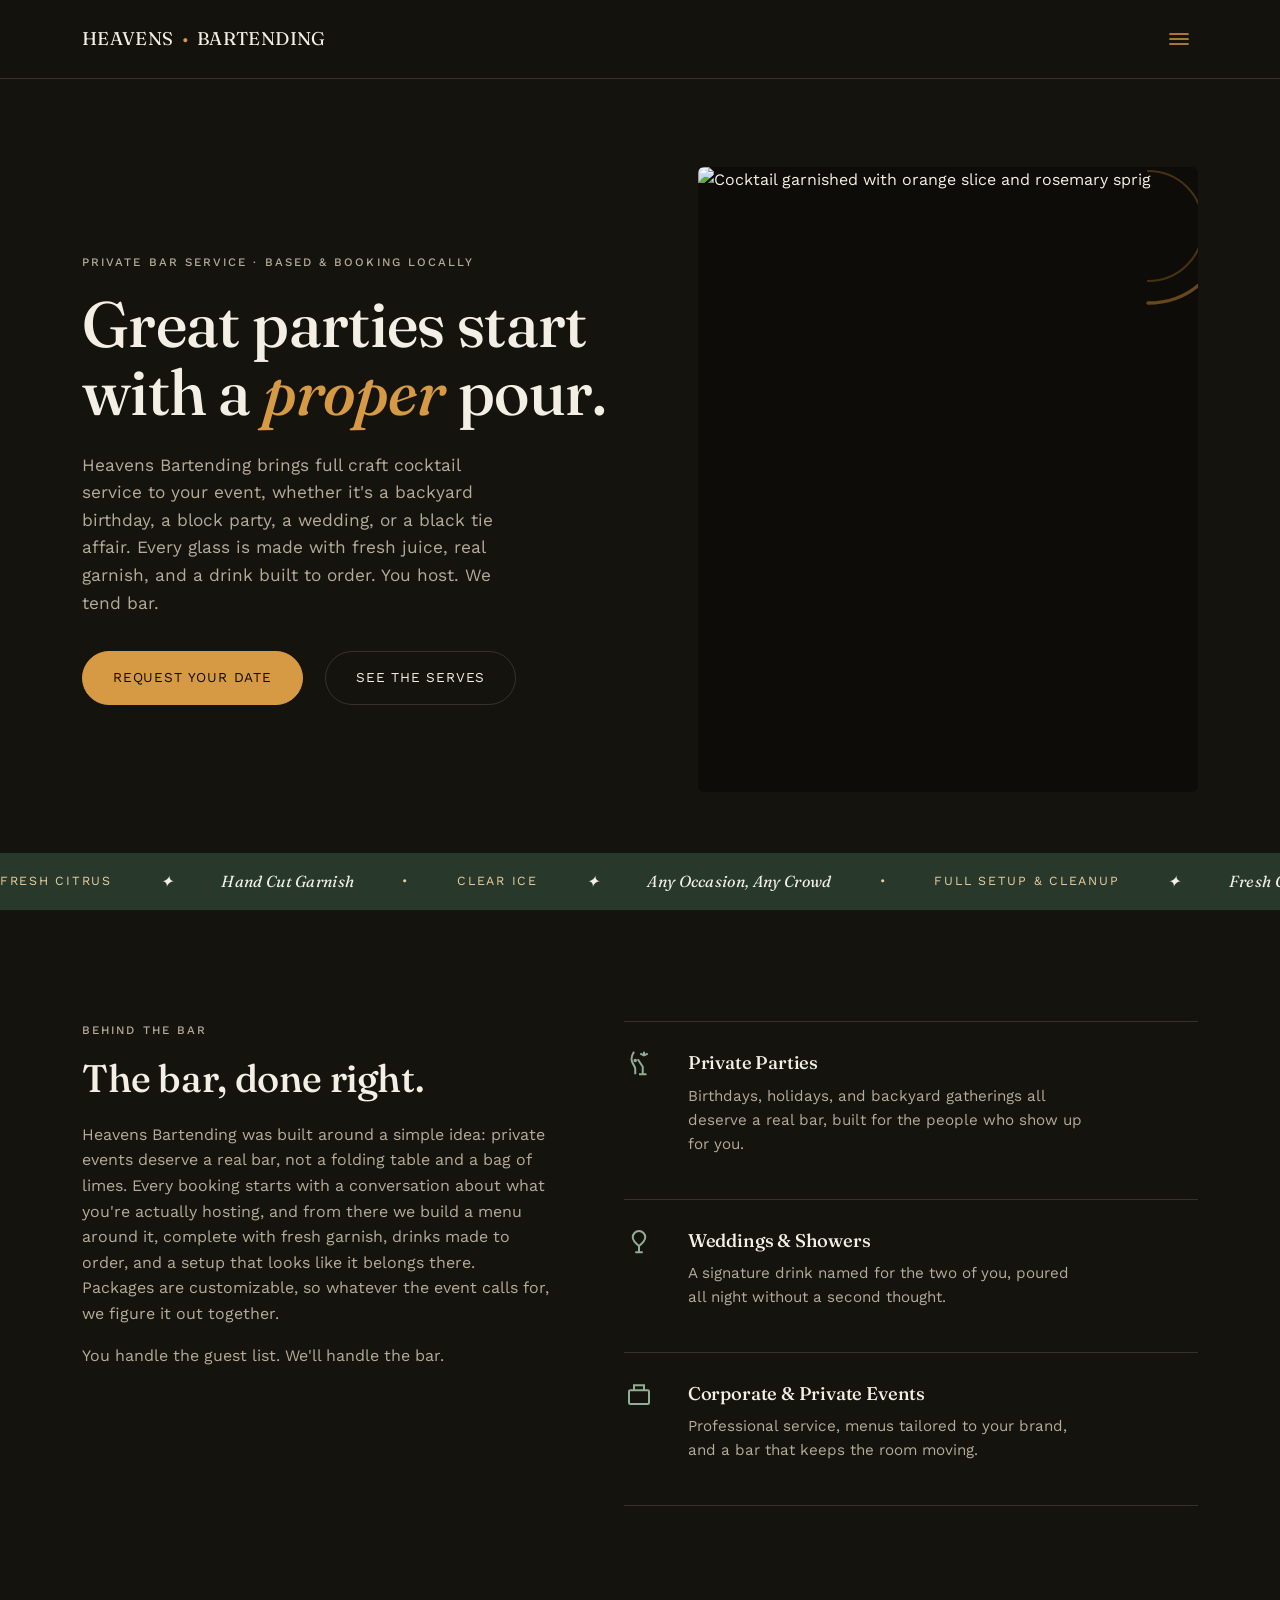
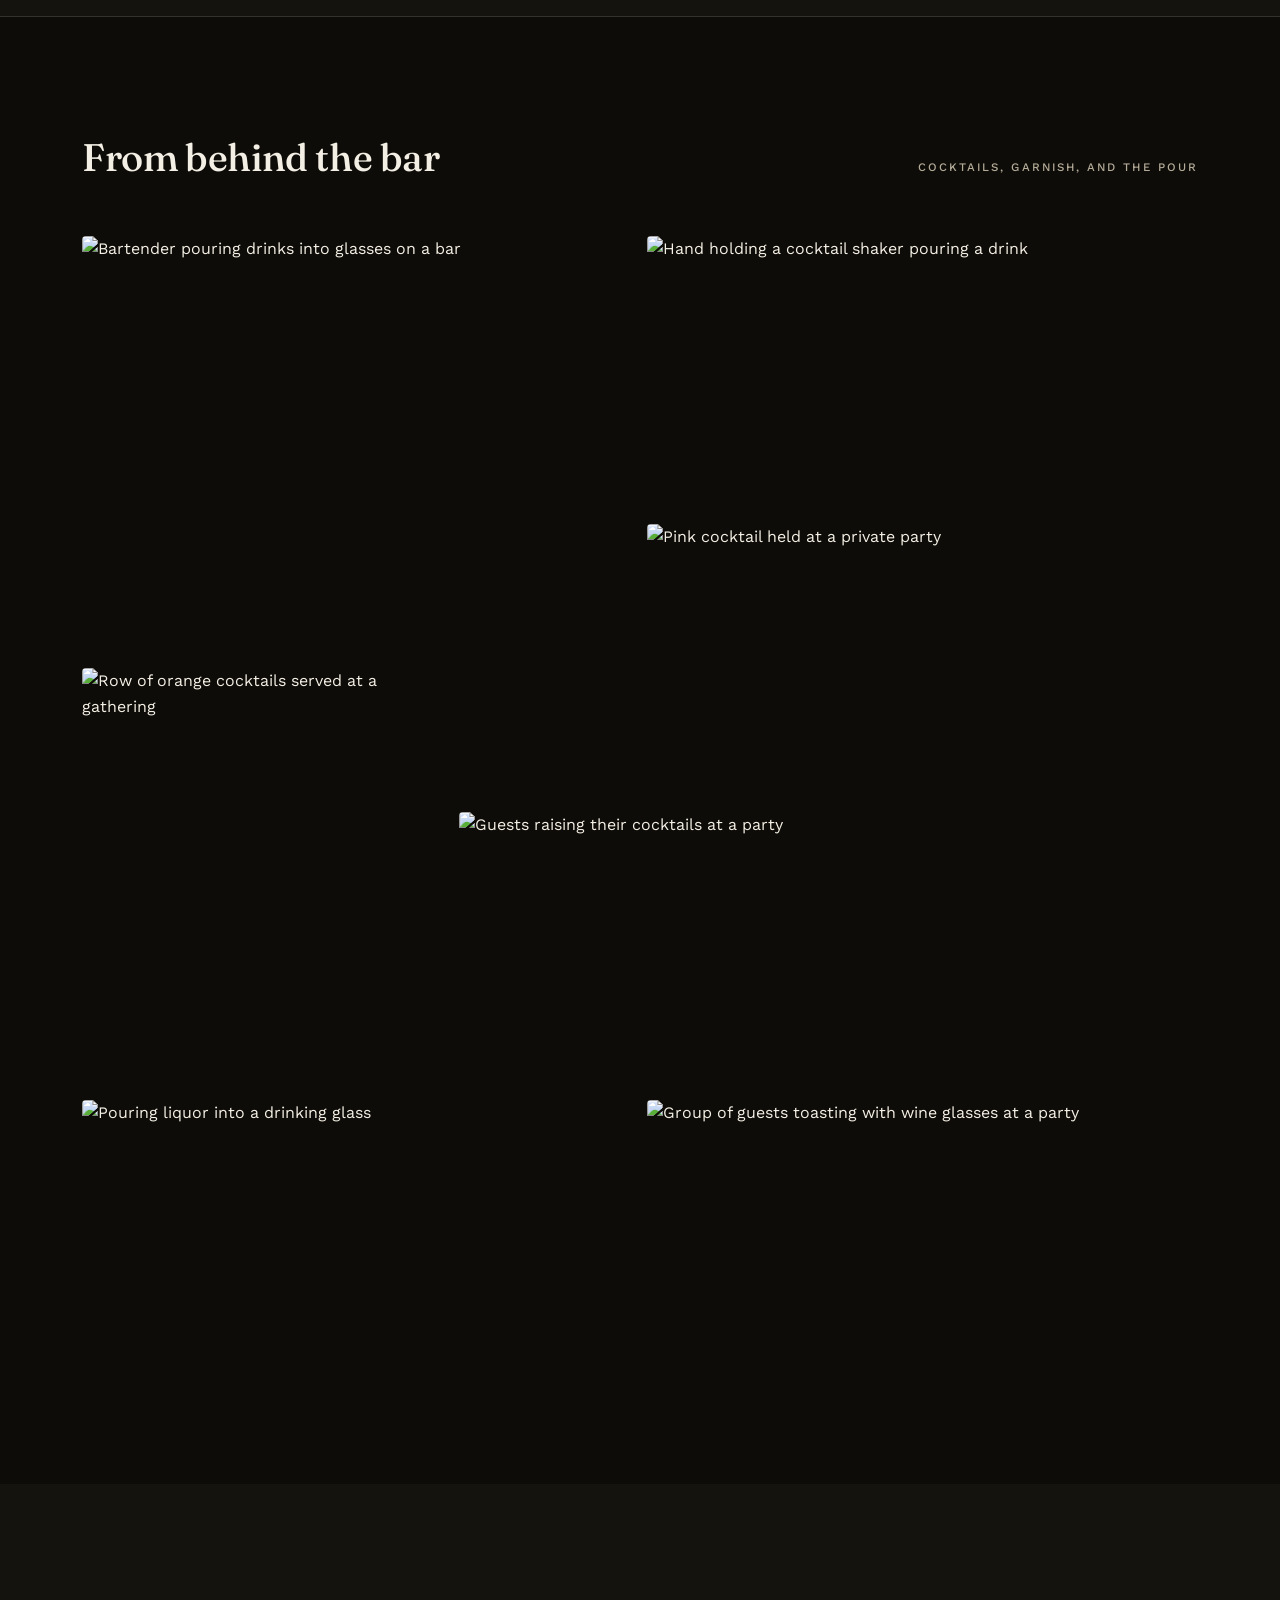
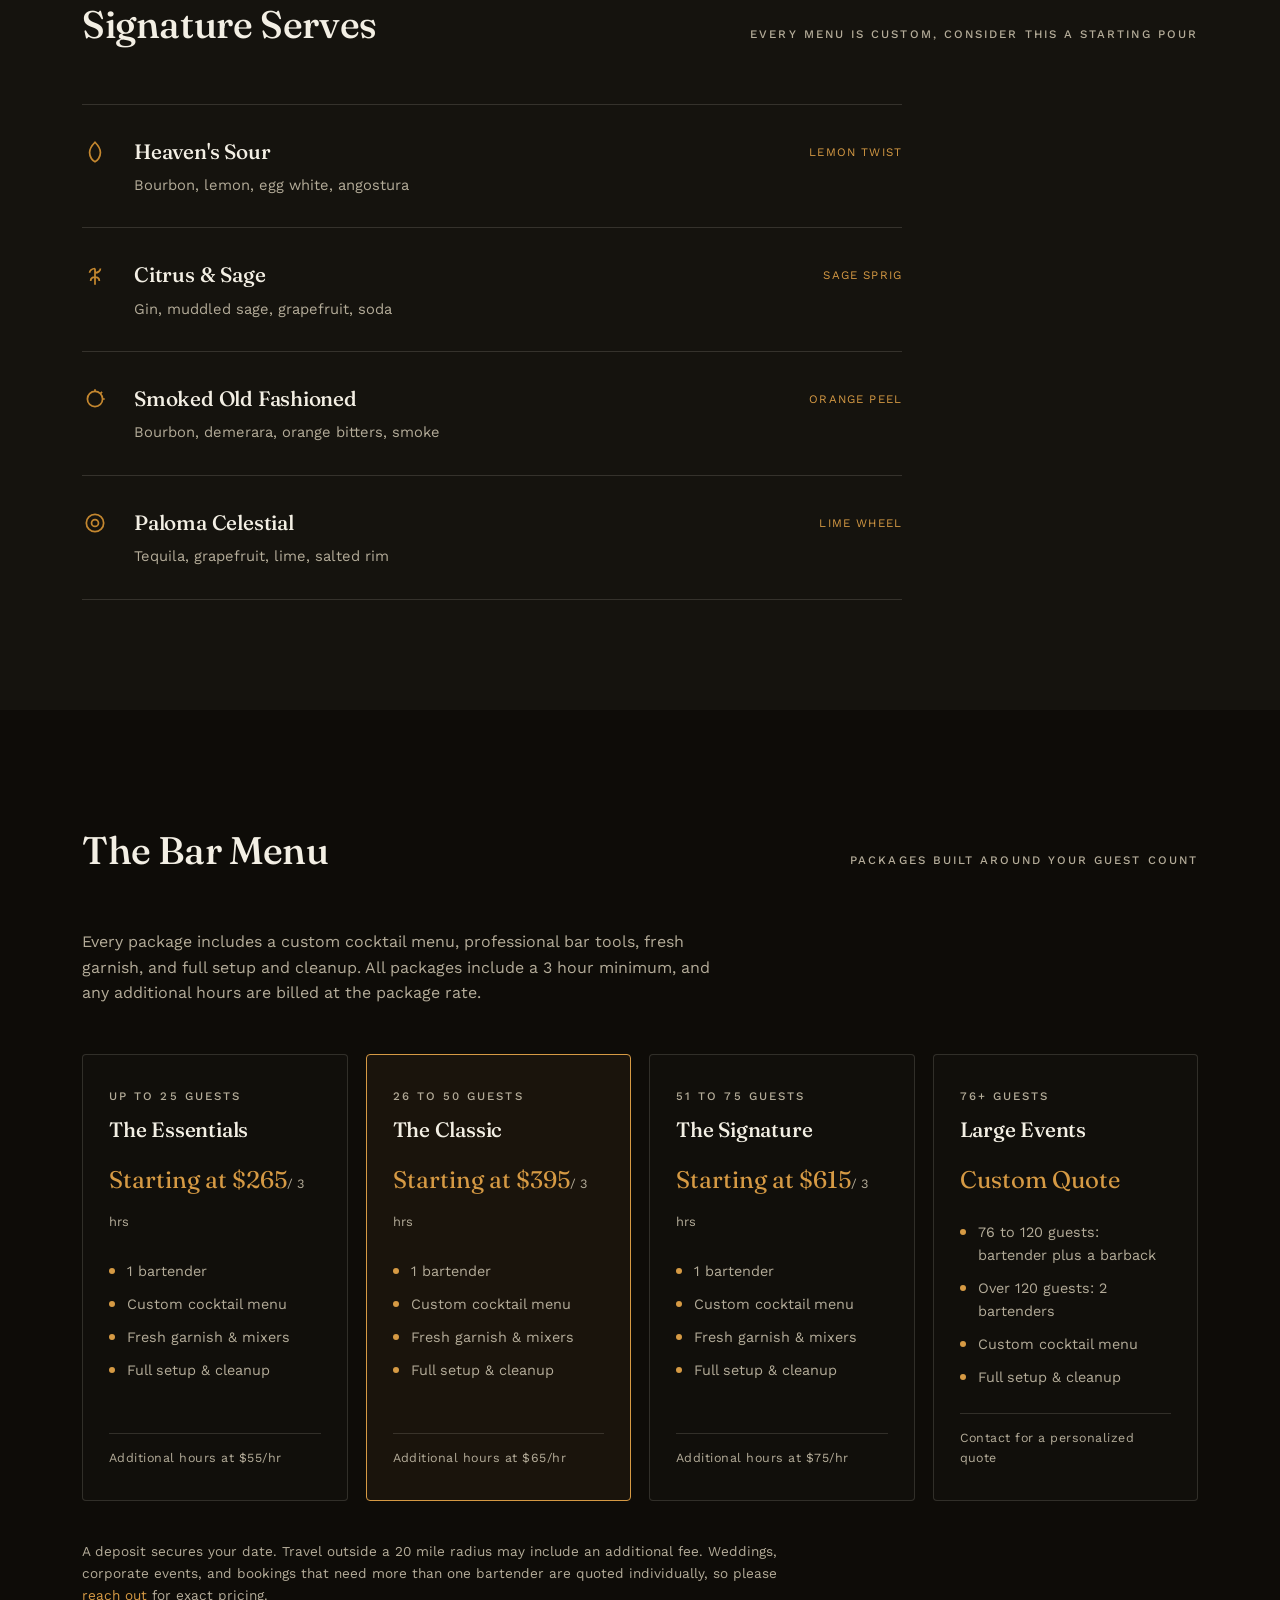
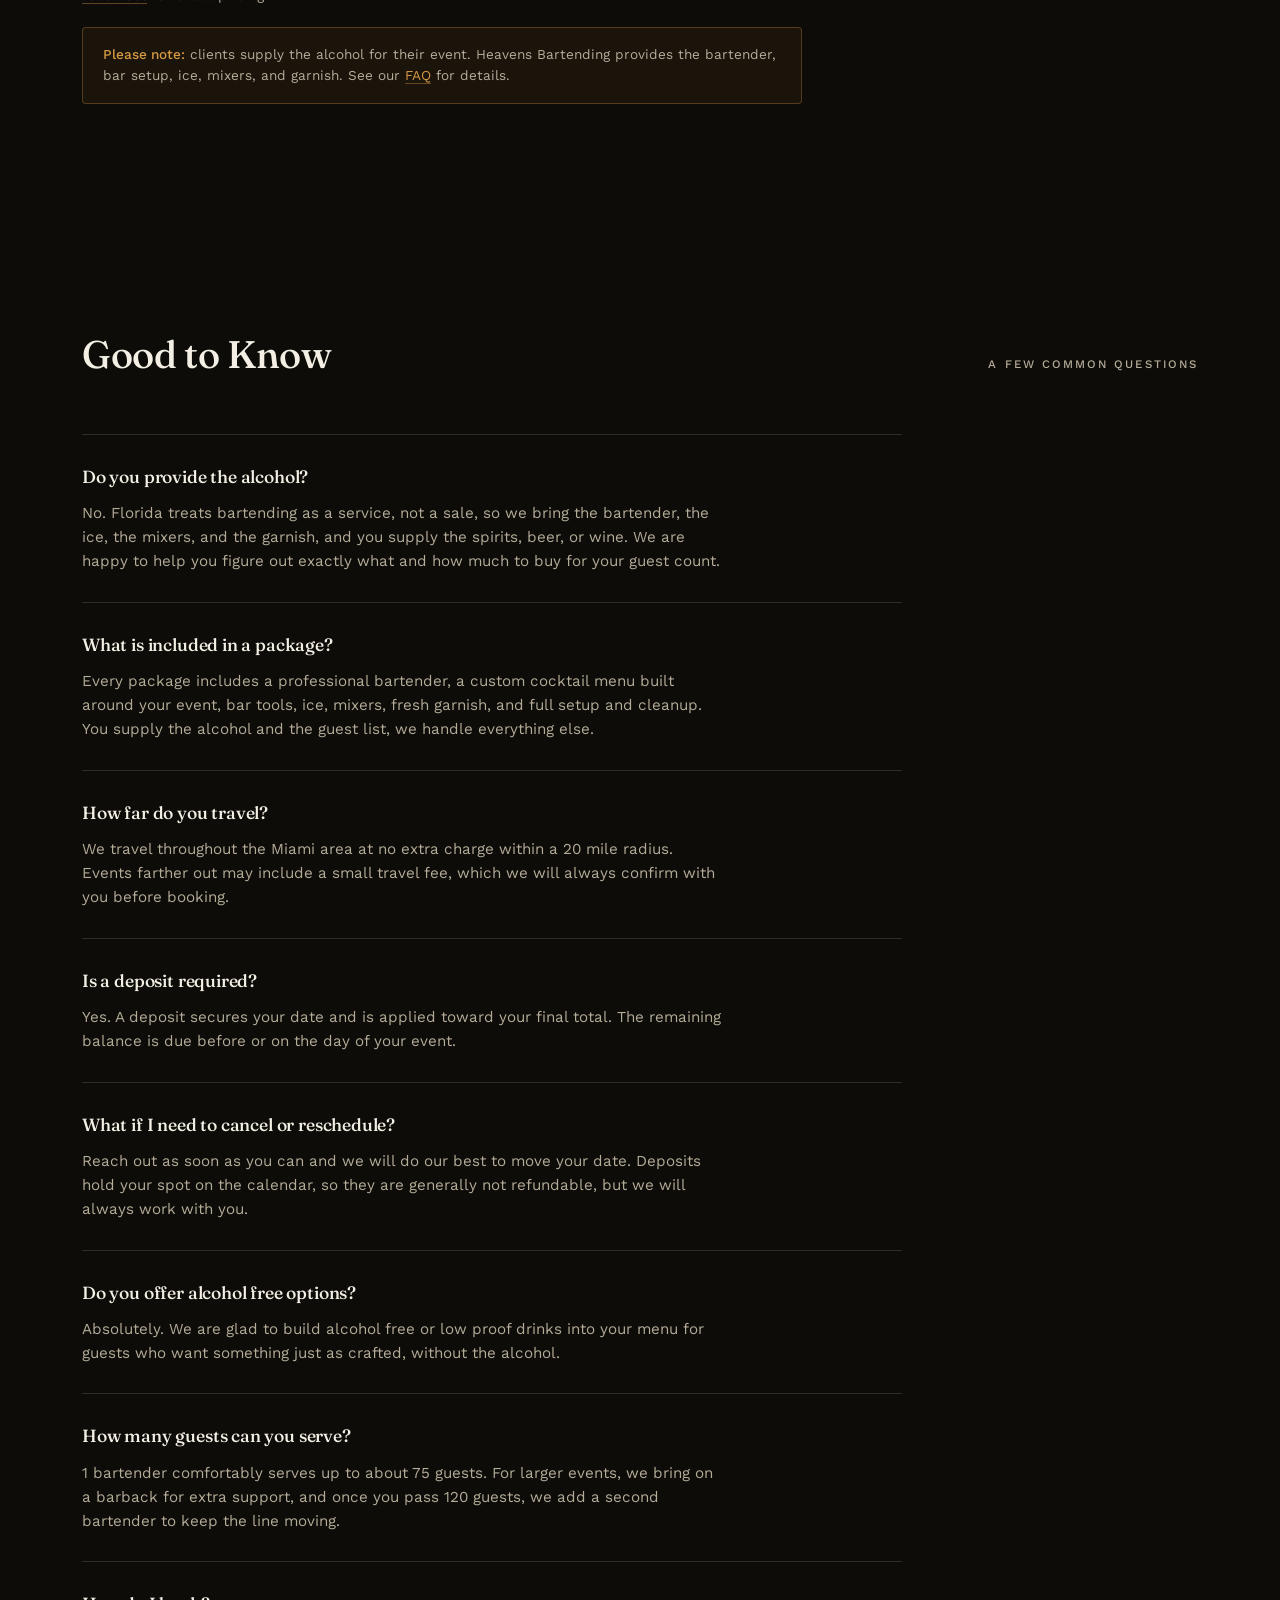
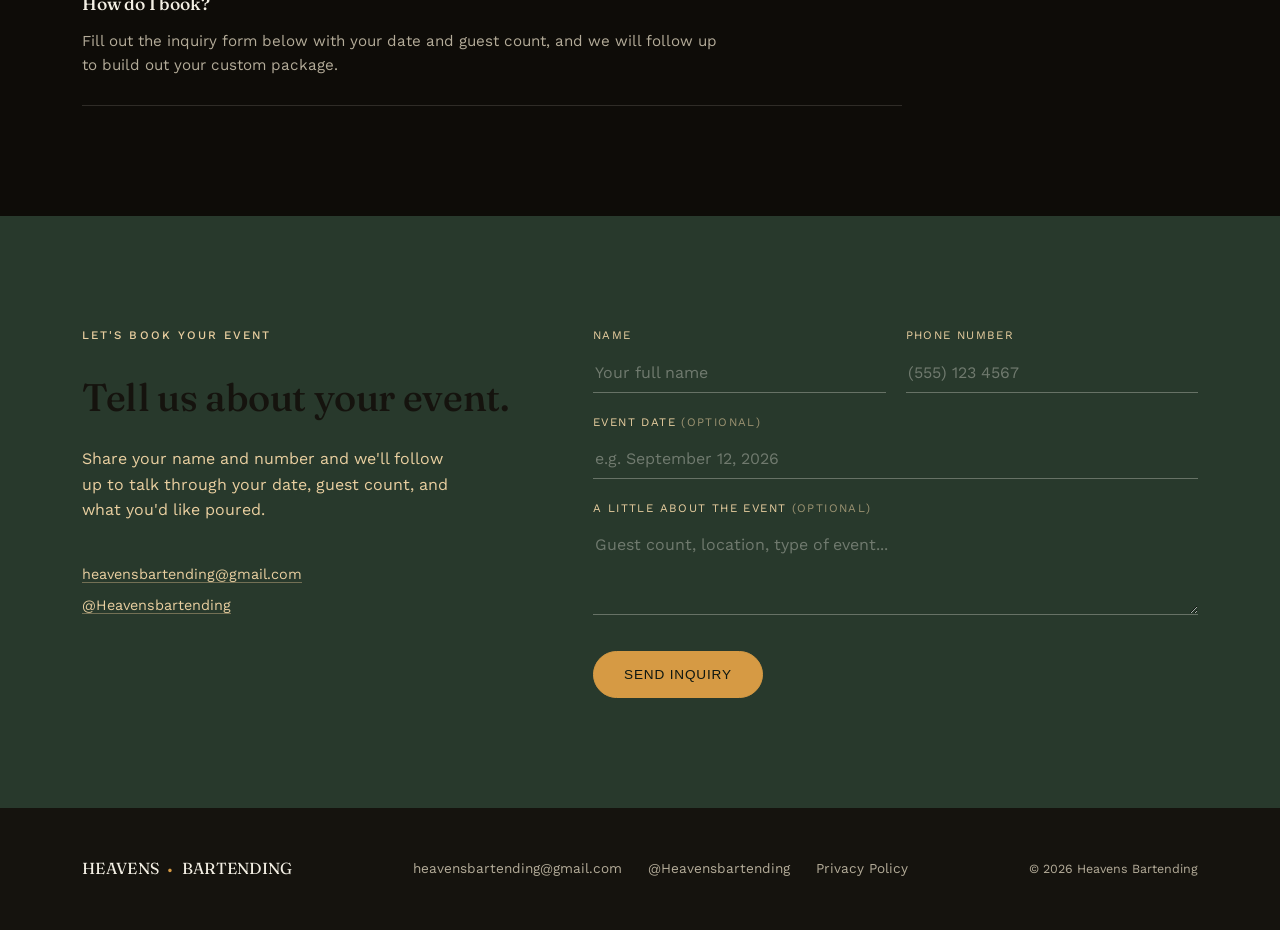
==== index.html @ a27415cd "Website unavailable due to a broken link (6aa8e344c1889d8757c6aea2)" ====
<!DOCTYPE html>
<html lang="en">
<head>
<meta charset="UTF-8">
<meta name="viewport" content="width=device-width, initial-scale=1.0">
<title>Heavens Bartending: Private Cocktail Service</title>
<meta name="description" content="Heavens Bartending brings full craft cocktail service to private parties, weddings, and events in the Miami area. Every booking includes fresh garnish, drinks made to order, and complete setup and cleanup.">
<meta property="og:title" content="Heavens Bartending: Private Cocktail Service">
<meta property="og:description" content="Full craft cocktail service for private parties, weddings, and events.">
<meta property="og:type" content="website">
<meta name="apple-mobile-web-app-title" content="Heavens Bartending">
<meta name="theme-color" content="#15130E">
<link rel="icon" href="data:image/svg+xml,%3Csvg xmlns='http://www.w3.org/2000/svg' viewBox='0 0 100 100'%3E%3Crect width='100' height='100' rx='16' fill='%2315130E'/%3E%3Cpath d='M30 28 L70 28 L70 34 L54 58 L54 74 L62 74 L62 80 L38 80 L38 74 L46 74 L46 58 L30 34 Z' fill='%23D69A44'/%3E%3C/svg%3E">
<link rel="preconnect" href="https://fonts.googleapis.com">
<link rel="preconnect" href="https://fonts.gstatic.com" crossorigin>
<link href="https://fonts.googleapis.com/css2?family=Fraunces:ital,opsz,wght@0,9..144,300;0,9..144,500;0,9..144,600;1,9..144,500;1,9..144,600&family=Work+Sans:wght@300;400;500;600&display=swap" rel="stylesheet">
<style>
  :root{
    --linen:#15130E;
    --linen-deep:#0E0C08;
    --ink:#F3EFE4;
    --ink-soft:#B4AC99;
    --bottle:#28392C;
    --bottle-deep:#0F1811;
    --amber:#D69A44;
    --amber-soft:#E9CFA0;
    --berry:#B5636A;
    --line:rgba(243,239,228,0.14);
    --radius:2px;
  }

  *{margin:0;padding:0;box-sizing:border-box;}

  html{scroll-behavior:smooth;}

  body{
    background:var(--linen);
    color:var(--ink);
    font-family:'Work Sans', sans-serif;
    font-weight:400;
    line-height:1.6;
    overflow-x:hidden;
  }

  h1,h2,h3,.serif{
    font-family:'Fraunces', serif;
    font-weight:500;
    letter-spacing:-0.01em;
    color:var(--ink);
  }

  a{color:inherit;text-decoration:none;}

  img{display:block;max-width:100%;}

  .label{
    font-size:0.72rem;
    letter-spacing:0.18em;
    text-transform:uppercase;
    color:var(--ink-soft);
    font-weight:500;
  }

  .wrap{
    max-width:1180px;
    margin:0 auto;
    padding:0 32px;
  }

  /* ---------- NAV ---------- */
  header{
    position:sticky;
    top:0;
    z-index:50;
    background:rgba(21,19,14,0.88);
    backdrop-filter:blur(8px);
    border-bottom:1px solid var(--line);
  }
  nav.wrap{
    position:relative;
    display:flex;
    align-items:center;
    justify-content:space-between;
    height:78px;
    flex-wrap:nowrap;
    gap:16px;
  }
  .logo{
    font-family:'Fraunces', serif;
    font-size:1.15rem;
    letter-spacing:0.02em;
    display:flex;
    align-items:baseline;
    gap:8px;
    white-space:nowrap;
    flex-shrink:1;
    min-width:0;
    overflow:hidden;
    text-overflow:ellipsis;
  }
  .logo .dot{color:var(--amber);}
  .nav-links{
    position:absolute;
    top:calc(100% + 10px);
    right:0;
    background:var(--linen);
    border:1px solid var(--line);
    border-radius:8px;
    box-shadow:0 12px 32px rgba(0,0,0,0.45);
    display:flex;
    flex-direction:column;
    align-items:stretch;
    padding:14px;
    gap:4px;
    font-size:0.95rem;
    min-width:200px;
    opacity:0;
    transform:translateY(-8px);
    pointer-events:none;
    transition:opacity .22s ease, transform .22s ease;
    z-index:60;
  }
  .nav-links.open{opacity:1; transform:translateY(0); pointer-events:auto;}
  .nav-links a{
    position:relative;
    padding:10px 12px;
    border-radius:5px;
    transition:background .2s ease;
  }
  .nav-links a:not(.ig):hover{background:rgba(214,154,68,0.1); color:var(--amber);}
  .ig{
    display:flex;
    align-items:center;
    gap:6px;
    border:1px solid var(--line);
    border-radius:6px;
    margin-top:6px;
    transition:border-color .25s ease, background .25s ease;
  }
  .ig:hover{border-color:var(--amber); background:var(--amber); color:var(--linen-deep);}
  .nav-toggle{
    display:flex;
    align-items:center;
    justify-content:center;
    width:38px; height:38px;
    flex-shrink:0;
    background:none;border:none;
    cursor:pointer;
    padding:0;
    color:var(--amber);
    transition:color .2s ease, opacity .2s ease;
  }
  .nav-toggle:hover{opacity:0.8;}

  /* ---------- HERO ---------- */
  .hero{
    padding:88px 0 60px;
    position:relative;
  }
  .hero .wrap{
    display:grid;
    grid-template-columns:1.05fr 0.95fr;
    gap:64px;
    align-items:center;
  }
  .hero h1{
    font-size:clamp(2.6rem, 5vw, 4.1rem);
    line-height:1.06;
    margin-bottom:26px;
  }
  .hero h1 em{
    font-style:italic;
    color:var(--amber);
    font-weight:500;
  }
  .hero p.lede{
    font-size:1.08rem;
    color:var(--ink-soft);
    max-width:440px;
    margin-bottom:34px;
  }
  .hero-ctas{display:flex;align-items:center;gap:22px;flex-wrap:wrap;}

  .btn{
    display:inline-block;
    background:var(--amber);
    color:var(--linen-deep);
    padding:15px 30px;
    font-size:0.85rem;
    letter-spacing:0.06em;
    text-transform:uppercase;
    border-radius:999px;
    border:1px solid var(--amber);
    cursor:pointer;
    transition:background .25s ease, color .25s ease, transform .2s ease;
  }
  .btn:hover{background:transparent; color:var(--amber); transform:translateY(-1px);}
  .btn.outline{
    background:transparent;
    color:var(--ink);
    border:1px solid var(--line);
  }
  .btn.outline:hover{border-color:var(--amber); color:var(--amber);}

  .hero-visual{
    position:relative;
    aspect-ratio:4/5;
    border-radius:6px;
    overflow:hidden;
    background:var(--linen-deep);
  }
  .hero-visual .photo-frame{
    position:relative;
    width:100%; height:100%;
    border-radius:4px;
    overflow:hidden;
  }
  .hero-visual img{
    width:100%;height:100%;object-fit:cover;
    display:block;
  }
  .hero-visual .scene-wave{
    position:absolute;
    left:0; right:0; bottom:0;
    height:38%;
    pointer-events:none;
    background:
      linear-gradient(180deg, rgba(24,52,64,0) 0%, rgba(20,46,58,0.55) 55%, rgba(14,34,44,0.82) 100%);
  }
  .hero-visual .scene-wave svg{
    position:absolute;
    left:0; right:0; bottom:0;
    width:100%; height:60px;
    opacity:0.55;
  }
  .hero-visual .glow-spot{
    position:absolute;
    top:8%; left:10%;
    width:120px; height:120px;
    border-radius:50%;
    background:radial-gradient(circle, rgba(255,214,150,0.9) 0%, rgba(255,214,150,0) 70%);
    filter:blur(6px);
    opacity:0.8;
    pointer-events:none;
    animation:glowPulse 6s ease-in-out infinite;
  }
  @keyframes glowPulse{
    0%,100%{opacity:0.7; transform:scale(1);}
    50%{opacity:1; transform:scale(1.08);}
  }
  @media (prefers-reduced-motion:reduce){
    .hero-visual .glow-spot{animation:none;}
  }
  .peel{
    position:absolute;
    top:-40px; right:-60px;
    width:220px; height:220px;
    opacity:0.9;
    animation:drift 14s ease-in-out infinite;
    pointer-events:none;
  }
  @keyframes drift{
    0%,100%{transform:rotate(0deg) translate(0,0);}
    50%{transform:rotate(14deg) translate(-6px,10px);}
  }
  @media (prefers-reduced-motion:reduce){
    .peel{animation:none;}
  }

  @media (max-width:900px){
    .hero .wrap{grid-template-columns:1fr; gap:40px;}
    .hero{padding-top:56px;}
    .hero-visual{order:-1; aspect-ratio:16/10;}
  }

  /* ---------- TICKER ---------- */
  .ticker-band{
    background:var(--bottle);
    color:var(--amber-soft);
    overflow:hidden;
    white-space:nowrap;
    border-top:1px solid var(--bottle-deep);
    border-bottom:1px solid var(--bottle-deep);
  }
  .ticker-track{
    display:inline-flex;
    align-items:center;
    gap:48px;
    padding:16px 0;
    animation:scroll 32s linear infinite;
  }
  @media (prefers-reduced-motion:reduce){.ticker-track{animation:none;}}
  .ticker-track span{
    font-family:'Fraunces', serif;
    font-style:italic;
    font-size:1rem;
    letter-spacing:0.02em;
    color:var(--ink);
  }
  .ticker-track span.dim{color:var(--amber-soft); font-style:normal; font-family:'Work Sans'; font-size:0.78rem; letter-spacing:0.14em; text-transform:uppercase;}
  @keyframes scroll{
    0%{transform:translateX(0);}
    100%{transform:translateX(-50%);}
  }

  /* ---------- ABOUT ---------- */
  .about{
    padding:110px 0;
    border-bottom:1px solid var(--line);
  }
  .about .wrap{
    display:grid;
    grid-template-columns:0.9fr 1.1fr;
    gap:72px;
  }
  .about h2{
    font-size:clamp(1.9rem,3vw,2.6rem);
    line-height:1.15;
    margin:14px 0 22px;
  }
  .about p{color:var(--ink-soft); max-width:480px; margin-bottom:16px;}
  .about-sign{
    font-family:'Fraunces', serif;
    font-style:italic;
    font-size:1.3rem;
    color:var(--amber);
    margin-top:22px;
  }

  .services{display:flex; flex-direction:column; gap:0;}
  .service-row{
    display:grid;
    grid-template-columns:44px 1fr;
    gap:20px;
    padding:26px 0;
    border-top:1px solid var(--line);
  }
  .service-row:last-child{border-bottom:1px solid var(--line);}
  .service-row svg{width:30px;height:30px;flex-shrink:0;}
  .service-row h3{font-size:1.15rem; font-weight:500; margin-bottom:6px;}
  .service-row p{color:var(--ink-soft); font-size:0.95rem; max-width:400px;}

  @media (max-width:900px){
    .about .wrap{grid-template-columns:1fr; gap:44px;}
  }

  /* ---------- GALLERY ---------- */
  .gallery{padding:110px 0; background:var(--linen-deep);}
  .section-head{
    display:flex;
    align-items:baseline;
    justify-content:space-between;
    margin-bottom:48px;
    flex-wrap:wrap;
    gap:12px;
  }
  .section-head h2{font-size:clamp(1.9rem,3vw,2.6rem);}

  .grid-gallery{
    display:grid;
    grid-template-columns:repeat(6, 1fr);
    grid-auto-rows:130px;
    gap:14px;
  }
  .grid-gallery figure{
    overflow:hidden;
    border-radius:4px;
    position:relative;
  }
  .grid-gallery img{
    width:100%;height:100%;object-fit:cover;
    transition:transform .6s ease;
  }
  .grid-gallery figure:hover img{transform:scale(1.06);}
  .g1{grid-column:span 3; grid-row:span 3;}
  .g2{grid-column:span 3; grid-row:span 2;}
  .g3{grid-column:span 2; grid-row:span 2;}
  .g4{grid-column:span 2; grid-row:span 2;}
  .g5{grid-column:span 2; grid-row:span 2;}
  .g6{grid-column:span 3; grid-row:span 2;}
  .g7{grid-column:span 3; grid-row:span 2;}

  @media (max-width:900px){
    .grid-gallery{grid-template-columns:repeat(2,1fr); grid-auto-rows:160px;}
    .g1,.g2,.g3,.g4,.g5,.g6,.g7{grid-column:span 1; grid-row:span 2;}
  }

  /* ---------- MENU ---------- */
  .menu{padding:110px 0;}
  .menu-list{
    border-top:1px solid var(--line);
    max-width:820px;
  }
  .menu-item{
    display:grid;
    grid-template-columns:32px 1fr auto;
    gap:20px;
    align-items:start;
    padding:30px 0;
    border-bottom:1px solid var(--line);
  }
  .menu-item svg{width:26px;height:26px; margin-top:4px;}
  .menu-item h3{font-size:1.3rem; font-weight:500; margin-bottom:6px;}
  .menu-item .ingredients{color:var(--ink-soft); font-size:0.92rem;}
  .menu-item .garnish{
    text-align:right;
    font-size:0.72rem;
    letter-spacing:0.1em;
    text-transform:uppercase;
    color:var(--amber);
    white-space:nowrap;
    padding-top:8px;
  }

  /* ---------- PACKAGES ---------- */
  .packages{padding:110px 0; background:var(--linen-deep);}
  .packages-intro{
    color:var(--ink-soft);
    max-width:640px;
    margin-bottom:48px;
    font-size:1rem;
  }
  .package-grid{
    display:grid;
    grid-template-columns:repeat(4, 1fr);
    gap:18px;
  }
  .package-card{
    border:1px solid var(--line);
    border-radius:4px;
    padding:32px 26px;
    display:flex;
    flex-direction:column;
    background:rgba(255,255,255,0.015);
    transition:border-color .25s ease, transform .25s ease;
  }
  .package-card:hover{border-color:var(--amber); transform:translateY(-3px);}
  .package-card.featured{
    border-color:var(--amber);
    background:rgba(214,154,68,0.06);
  }
  .package-card h3{
    font-size:1.3rem;
    font-weight:500;
    margin:8px 0 14px;
  }
  .package-price{
    font-family:'Fraunces', serif;
    font-size:1.5rem;
    color:var(--amber);
    margin-bottom:22px;
  }
  .package-price span{
    font-family:'Work Sans';
    font-size:0.8rem;
    color:var(--ink-soft);
    font-weight:400;
  }
  .package-card ul{
    list-style:none;
    display:flex;
    flex-direction:column;
    gap:10px;
    margin-bottom:24px;
    flex-grow:1;
  }
  .package-card li{
    font-size:0.9rem;
    color:var(--ink-soft);
    padding-left:18px;
    position:relative;
  }
  .package-card li::before{
    content:'';
    position:absolute;
    left:0; top:8px;
    width:6px; height:6px;
    border-radius:50%;
    background:var(--amber);
  }
  .package-extra{
    font-size:0.78rem;
    letter-spacing:0.04em;
    color:var(--ink-soft);
    border-top:1px solid var(--line);
    padding-top:14px;
  }
  .packages-note{
    margin-top:40px;
    font-size:0.85rem;
    color:var(--ink-soft);
    max-width:720px;
  }
  .packages-note a{color:var(--amber); border-bottom:1px solid rgba(214,154,68,0.4);}
  .packages-note a:hover{border-color:var(--amber);}
  .disclaimer{
    margin-top:20px;
    max-width:720px;
    border:1px solid rgba(214,154,68,0.3);
    background:rgba(214,154,68,0.06);
    border-radius:4px;
    padding:16px 20px;
  }
  .disclaimer p{
    font-size:0.85rem;
    color:var(--ink-soft);
    line-height:1.6;
  }
  .disclaimer strong{color:var(--amber); font-weight:500;}
  .disclaimer a{color:var(--amber); border-bottom:1px solid rgba(214,154,68,0.4);}
  .disclaimer a:hover{border-color:var(--amber);}

  @media (max-width:900px){
    .package-grid{grid-template-columns:1fr 1fr; gap:16px;}
  }
  @media (max-width:600px){
    .package-grid{grid-template-columns:1fr;}
    .packages{padding:64px 0;}
  }

  /* ---------- FAQ ---------- */
  .faq{padding:110px 0; background:var(--linen-deep);}
  .faq-list{
    max-width:820px;
    border-top:1px solid var(--line);
  }
  .faq-item{
    padding:28px 0;
    border-bottom:1px solid var(--line);
  }
  .faq-item h3{
    font-size:1.1rem;
    font-weight:500;
    margin-bottom:10px;
    color:var(--ink);
  }
  .faq-item p{
    color:var(--ink-soft);
    font-size:0.95rem;
    max-width:640px;
  }

  /* ---------- INQUIRE ---------- */
  .inquire{
    background:var(--bottle);
    color:var(--linen);
    padding:110px 0;
  }
  .inquire .wrap{
    display:grid;
    grid-template-columns:0.85fr 1.15fr;
    gap:64px;
  }
  .inquire h2{color:var(--linen); font-size:clamp(1.9rem,3vw,2.6rem); margin-bottom:18px;}
  .inquire p{color:var(--amber-soft); max-width:380px; margin-bottom:22px;}
  .inquire .meta{margin-top:40px; font-size:0.9rem; color:var(--amber-soft);}
  .inquire .meta a{border-bottom:1px solid rgba(228,196,148,0.4);}
  .inquire .meta a:hover{border-color:var(--linen); color:var(--linen);}

  form{display:flex; flex-direction:column; gap:20px;}
  .field-row{display:grid; grid-template-columns:1fr 1fr; gap:20px;}
  label{
    display:block;
    font-size:0.72rem;
    letter-spacing:0.12em;
    text-transform:uppercase;
    color:var(--amber-soft);
    margin-bottom:8px;
  }
  input, textarea{
    width:100%;
    background:transparent;
    border:none;
    border-bottom:1px solid rgba(247,244,236,0.3);
    color:var(--linen);
    font-family:'Work Sans';
    font-size:1rem;
    padding:10px 2px;
    transition:border-color .25s ease;
  }
  input::placeholder, textarea::placeholder{color:rgba(247,244,236,0.35);}
  input:focus, textarea:focus{
    outline:none;
    border-color:var(--amber);
  }
  textarea{resize:vertical; min-height:90px;}

  .submit-row{
    display:flex;
    align-items:center;
    gap:20px;
    margin-top:8px;
    flex-wrap:wrap;
  }
  .submit-row .btn{background:var(--amber); border-color:var(--amber); color:var(--bottle-deep); font-weight:500;}
  .submit-row .btn:hover{background:transparent; color:var(--amber);}
  .form-note{font-size:0.82rem; color:rgba(247,244,236,0.55);}
  .success-msg{
    display:none;
    font-size:0.92rem;
    color:var(--amber-soft);
    border:1px solid rgba(228,196,148,0.4);
    padding:14px 18px;
    border-radius:4px;
  }
  .success-msg.show{display:block;}

  @media (max-width:900px){
    .inquire .wrap{grid-template-columns:1fr; gap:40px;}
    .field-row{grid-template-columns:1fr;}
  }

  /* ---------- FOOTER ---------- */
  footer{padding:48px 0; }
  footer .wrap{
    display:flex;
    align-items:center;
    justify-content:space-between;
    flex-wrap:wrap;
    gap:16px;
  }
  footer .logo{font-size:1rem;}
  footer .foot-links{
    display:flex; gap:26px; font-size:0.85rem; color:var(--ink-soft);
  }
  footer .foot-links a:hover{color:var(--bottle);}
  footer .copy{font-size:0.78rem; color:var(--ink-soft);}

  /* ---------- SMALL PHONES ---------- */
  @media (max-width:600px){
    .wrap{padding:0 20px;}
    .hero{padding:44px 0 40px;}
    .about, .gallery, .menu, .inquire{padding:64px 0;}
    .hero-ctas{gap:14px;}
    .grid-gallery{grid-template-columns:repeat(2,1fr); grid-auto-rows:130px; gap:10px;}
    .menu-item{
      grid-template-columns:26px 1fr;
      row-gap:6px;
    }
    .menu-item .garnish{
      grid-column:2 / -1;
      text-align:left;
      padding-top:0;
    }
    .service-row{grid-template-columns:36px 1fr; gap:16px;}
  }
</style>
</head>
<body>

<header>
  <nav class="wrap">
    <a href="#top" class="logo">HEAVENS<span class="dot">•</span>BARTENDING</a>
    <button class="nav-toggle" id="navToggle" aria-label="Toggle menu">
      <svg id="navIcon" width="22" height="22" viewBox="0 0 22 22" fill="none" stroke="currentColor" stroke-width="1.7" stroke-linecap="round">
        <line x1="2" y1="6" x2="20" y2="6"></line>
        <line x1="2" y1="11" x2="20" y2="11"></line>
        <line x1="2" y1="16" x2="20" y2="16"></line>
      </svg>
    </button>
    <div class="nav-links" id="navLinks">
      <a href="#about">About</a>
      <a href="#gallery">Gallery</a>
      <a href="#menu">Serves</a>
      <a href="#packages">Bar Menu</a>
      <a href="#faq">FAQ</a>
      <a href="#inquire">Inquire</a>
      <a class="ig" href="https://instagram.com/Heavensbartending" target="_blank" rel="noopener">
        <svg width="14" height="14" viewBox="0 0 24 24" fill="none" stroke="currentColor" stroke-width="2"><rect x="2" y="2" width="20" height="20" rx="5"/><circle cx="12" cy="12" r="4"/><circle cx="17.5" cy="6.5" r="1" fill="currentColor" stroke="none"/></svg>
        @Heavensbartending
      </a>
    </div>
  </nav>
</header>

<main id="top">

  <!-- HERO -->
  <section class="hero">
    <div class="wrap">
      <div>
        <p class="label" style="margin-bottom:18px;">Private Bar Service · Based &amp; Booking Locally</p>
        <h1>Great parties start with a <em>proper</em> pour.</h1>
        <p class="lede">Heavens Bartending brings full craft cocktail service to your event, whether it's a backyard birthday, a block party, a wedding, or a black tie affair. Every glass is made with fresh juice, real garnish, and a drink built to order. You host. We tend bar.</p>
        <div class="hero-ctas">
          <a href="#inquire" class="btn">Request Your Date</a>
          <a href="#menu" class="btn outline">See the Serves</a>
        </div>
      </div>
      <div class="hero-visual">
        <div class="photo-frame">
          <img src="https://images.unsplash.com/photo-1765227548954-55aa7cfc498e?auto=format&fit=crop&w=1200&q=80" alt="Cocktail garnished with orange slice and rosemary sprig">
        </div>
        <svg class="peel" viewBox="0 0 200 200" fill="none">
          <path d="M100 20 C 140 20, 170 50, 170 90 C 170 130, 140 160, 100 160" stroke="#C4872F" stroke-width="3" stroke-linecap="round" opacity="0.55"/>
          <path d="M100 40 C 128 40, 150 62, 150 90 C 150 118, 128 140, 100 140" stroke="#C4872F" stroke-width="2" stroke-linecap="round" opacity="0.35"/>
        </svg>
      </div>
    </div>
  </section>

  <!-- TICKER -->
  <div class="ticker-band">
    <div class="ticker-track" id="tickerTrack">
      <span class="dim">Fresh Citrus</span><span>&#10022;</span>
      <span>Hand Cut Garnish</span><span class="dim">&#8226;</span>
      <span class="dim">Clear Ice</span><span>&#10022;</span>
      <span>Any Occasion, Any Crowd</span><span class="dim">&#8226;</span>
      <span class="dim">Full Setup &amp; Cleanup</span><span>&#10022;</span>
      <span>Fresh Citrus</span><span class="dim">&#8226;</span>
      <span class="dim">Hand Cut Garnish</span><span>&#10022;</span>
      <span>Clear Ice</span><span class="dim">&#8226;</span>
      <span class="dim">Any Occasion, Any Crowd</span><span>&#10022;</span>
      <span>Full Setup &amp; Cleanup</span><span class="dim">&#8226;</span>
    </div>
  </div>

  <!-- ABOUT -->
  <section class="about" id="about">
    <div class="wrap">
      <div>
        <p class="label">Behind the Bar</p>
        <h2>The bar, done right.</h2>
        <p>Heavens Bartending was built around a simple idea: private events deserve a real bar, not a folding table and a bag of limes. Every booking starts with a conversation about what you're actually hosting, and from there we build a menu around it, complete with fresh garnish, drinks made to order, and a setup that looks like it belongs there. Packages are customizable, so whatever the event calls for, we figure it out together.</p>
        <p>You handle the guest list. We'll handle the bar.</p>
      </div>
      <div class="services">
        <div class="service-row">
          <svg viewBox="0 0 24 24" fill="none" stroke="#8FAE95" stroke-width="1.6"><path d="M8 3 C8 3 6 6 6 9 C6 12.5 9 14 9 17 L9 21 M9 3 L9 3"/><circle cx="9" cy="10" r="0.6" fill="#8FAE95"/><path d="M16 6 L16 3 M13 4.5 L16 6 L19 4.5"/><path d="M12 21 L18 21 M15 21 L15 15 L11 9"/></svg>
          <div>
            <h3>Private Parties</h3>
            <p>Birthdays, holidays, and backyard gatherings all deserve a real bar, built for the people who show up for you.</p>
          </div>
        </div>
        <div class="service-row">
          <svg viewBox="0 0 24 24" fill="none" stroke="#8FAE95" stroke-width="1.6"><path d="M12 4 C9 4 7 6.5 7 9 C7 12 12 16 12 16 C12 16 17 12 17 9 C17 6.5 15 4 12 4Z"/><path d="M12 16 L12 21 M9 21 L15 21"/></svg>
          <div>
            <h3>Weddings &amp; Showers</h3>
            <p>A signature drink named for the two of you, poured all night without a second thought.</p>
          </div>
        </div>
        <div class="service-row">
          <svg viewBox="0 0 24 24" fill="none" stroke="#8FAE95" stroke-width="1.6"><rect x="4" y="9" width="16" height="11" rx="1"/><path d="M8 9 L8 5 L16 5 L16 9"/></svg>
          <div>
            <h3>Corporate &amp; Private Events</h3>
            <p>Professional service, menus tailored to your brand, and a bar that keeps the room moving.</p>
          </div>
        </div>
      </div>
    </div>
  </section>

  <!-- GALLERY -->
  <section class="gallery" id="gallery">
    <div class="wrap">
      <div class="section-head">
        <h2>From behind the bar</h2>
        <p class="label">Cocktails, garnish, and the pour</p>
      </div>
      <div class="grid-gallery">
        <figure class="g1"><img src="https://images.unsplash.com/photo-1681732500310-34637949518c?auto=format&fit=crop&w=900&q=80" alt="Bartender pouring drinks into glasses on a bar"></figure>
        <figure class="g2"><img src="https://images.unsplash.com/photo-1509669803555-fd5edd8d5a41?auto=format&fit=crop&w=900&q=80" alt="Hand holding a cocktail shaker pouring a drink"></figure>
        <figure class="g3"><img src="https://images.unsplash.com/photo-1605270012917-bf157c5a9541?auto=format&fit=crop&w=700&q=80" alt="Pink cocktail held at a private party"></figure>
        <figure class="g4"><img src="https://images.unsplash.com/photo-1609951651467-713256d1a3be?auto=format&fit=crop&w=700&q=80" alt="Row of orange cocktails served at a gathering"></figure>
        <figure class="g5"><img src="https://images.unsplash.com/photo-1527529482837-4698179dc6ce?auto=format&fit=crop&w=700&q=80" alt="Guests raising their cocktails at a party"></figure>
        <figure class="g6"><img src="https://images.unsplash.com/photo-1566417713940-fe7c737a9ef2?auto=format&fit=crop&w=900&q=80" alt="Pouring liquor into a drinking glass"></figure>
        <figure class="g7"><img src="https://images.unsplash.com/photo-1519671482749-fd09be7ccebf?auto=format&fit=crop&w=900&q=80" alt="Group of guests toasting with wine glasses at a party"></figure>
      </div>
    </div>
  </section>

  <!-- MENU -->
  <section class="menu" id="menu">
    <div class="wrap">
      <div class="section-head">
        <h2>Signature Serves</h2>
        <p class="label">Every menu is custom, consider this a starting pour</p>
      </div>
      <div class="menu-list">
        <div class="menu-item">
          <svg viewBox="0 0 24 24" fill="none" stroke="#C4872F" stroke-width="1.6"><path d="M12 3 C9 6 7 9 7 12.5 C7 16.6 9.7 20 12 21 C14.3 20 17 16.6 17 12.5 C17 9 15 6 12 3Z"/></svg>
          <div>
            <h3>Heaven's Sour</h3>
            <p class="ingredients">Bourbon, lemon, egg white, angostura</p>
          </div>
          <div class="garnish">Lemon Twist</div>
        </div>
        <div class="menu-item">
          <svg viewBox="0 0 24 24" fill="none" stroke="#C4872F" stroke-width="1.6"><path d="M12 21 C12 15 12 10 12 6 M12 6 C9 6 7 8 7 10 M12 10 C15 10 17 8 17 6 M12 14 C9.5 14 8 15.5 8 17.5 M12 14 C14.5 14 16 15.5 16 17.5"/></svg>
          <div>
            <h3>Citrus &amp; Sage</h3>
            <p class="ingredients">Gin, muddled sage, grapefruit, soda</p>
          </div>
          <div class="garnish">Sage Sprig</div>
        </div>
        <div class="menu-item">
          <svg viewBox="0 0 24 24" fill="none" stroke="#C4872F" stroke-width="1.6"><circle cx="12" cy="12" r="7"/><path d="M12 5 L12 3 M17 7 L18.5 5.5 M19 12 L21 12"/></svg>
          <div>
            <h3>Smoked Old Fashioned</h3>
            <p class="ingredients">Bourbon, demerara, orange bitters, smoke</p>
          </div>
          <div class="garnish">Orange Peel</div>
        </div>
        <div class="menu-item">
          <svg viewBox="0 0 24 24" fill="none" stroke="#C4872F" stroke-width="1.6"><circle cx="12" cy="12" r="8"/><circle cx="12" cy="12" r="3.2"/></svg>
          <div>
            <h3>Paloma Celestial</h3>
            <p class="ingredients">Tequila, grapefruit, lime, salted rim</p>
          </div>
          <div class="garnish">Lime Wheel</div>
        </div>
      </div>
    </div>
  </section>

  <!-- BAR MENU (PACKAGES) -->
  <section class="packages" id="packages">
    <div class="wrap">
      <div class="section-head">
        <h2>The Bar Menu</h2>
        <p class="label">Packages built around your guest count</p>
      </div>
      <p class="packages-intro">Every package includes a custom cocktail menu, professional bar tools, fresh garnish, and full setup and cleanup. All packages include a 3 hour minimum, and any additional hours are billed at the package rate.</p>

      <div class="package-grid">
        <div class="package-card">
          <p class="label">Up to 25 Guests</p>
          <h3>The Essentials</h3>
          <p class="package-price">Starting at $265<span>/ 3 hrs</span></p>
          <ul>
            <li>1 bartender</li>
            <li>Custom cocktail menu</li>
            <li>Fresh garnish &amp; mixers</li>
            <li>Full setup &amp; cleanup</li>
          </ul>
          <p class="package-extra">Additional hours at $55/hr</p>
        </div>

        <div class="package-card featured">
          <p class="label">26 to 50 Guests</p>
          <h3>The Classic</h3>
          <p class="package-price">Starting at $395<span>/ 3 hrs</span></p>
          <ul>
            <li>1 bartender</li>
            <li>Custom cocktail menu</li>
            <li>Fresh garnish &amp; mixers</li>
            <li>Full setup &amp; cleanup</li>
          </ul>
          <p class="package-extra">Additional hours at $65/hr</p>
        </div>

        <div class="package-card">
          <p class="label">51 to 75 Guests</p>
          <h3>The Signature</h3>
          <p class="package-price">Starting at $615<span>/ 3 hrs</span></p>
          <ul>
            <li>1 bartender</li>
            <li>Custom cocktail menu</li>
            <li>Fresh garnish &amp; mixers</li>
            <li>Full setup &amp; cleanup</li>
          </ul>
          <p class="package-extra">Additional hours at $75/hr</p>
        </div>

        <div class="package-card">
          <p class="label">76+ Guests</p>
          <h3>Large Events</h3>
          <p class="package-price">Custom Quote</p>
          <ul>
            <li>76 to 120 guests: bartender plus a barback</li>
            <li>Over 120 guests: 2 bartenders</li>
            <li>Custom cocktail menu</li>
            <li>Full setup &amp; cleanup</li>
          </ul>
          <p class="package-extra">Contact for a personalized quote</p>
        </div>
      </div>

      <p class="packages-note">A deposit secures your date. Travel outside a 20 mile radius may include an additional fee. Weddings, corporate events, and bookings that need more than one bartender are quoted individually, so please <a href="#inquire">reach out</a> for exact pricing.</p>

      <div class="disclaimer">
        <p><strong>Please note:</strong> clients supply the alcohol for their event. Heavens Bartending provides the bartender, bar setup, ice, mixers, and garnish. See our <a href="#faq">FAQ</a> for details.</p>
      </div>
    </div>
  </section>

  <!-- FAQ -->
  <section class="faq" id="faq">
    <div class="wrap">
      <div class="section-head">
        <h2>Good to Know</h2>
        <p class="label">A few common questions</p>
      </div>
      <div class="faq-list">
        <div class="faq-item">
          <h3>Do you provide the alcohol?</h3>
          <p>No. Florida treats bartending as a service, not a sale, so we bring the bartender, the ice, the mixers, and the garnish, and you supply the spirits, beer, or wine. We are happy to help you figure out exactly what and how much to buy for your guest count.</p>
        </div>
        <div class="faq-item">
          <h3>What is included in a package?</h3>
          <p>Every package includes a professional bartender, a custom cocktail menu built around your event, bar tools, ice, mixers, fresh garnish, and full setup and cleanup. You supply the alcohol and the guest list, we handle everything else.</p>
        </div>
        <div class="faq-item">
          <h3>How far do you travel?</h3>
          <p>We travel throughout the Miami area at no extra charge within a 20 mile radius. Events farther out may include a small travel fee, which we will always confirm with you before booking.</p>
        </div>
        <div class="faq-item">
          <h3>Is a deposit required?</h3>
          <p>Yes. A deposit secures your date and is applied toward your final total. The remaining balance is due before or on the day of your event.</p>
        </div>
        <div class="faq-item">
          <h3>What if I need to cancel or reschedule?</h3>
          <p>Reach out as soon as you can and we will do our best to move your date. Deposits hold your spot on the calendar, so they are generally not refundable, but we will always work with you.</p>
        </div>
        <div class="faq-item">
          <h3>Do you offer alcohol free options?</h3>
          <p>Absolutely. We are glad to build alcohol free or low proof drinks into your menu for guests who want something just as crafted, without the alcohol.</p>
        </div>
        <div class="faq-item">
          <h3>How many guests can you serve?</h3>
          <p>1 bartender comfortably serves up to about 75 guests. For larger events, we bring on a barback for extra support, and once you pass 120 guests, we add a second bartender to keep the line moving.</p>
        </div>
        <div class="faq-item">
          <h3>How do I book?</h3>
          <p>Fill out the inquiry form below with your date and guest count, and we will follow up to build out your custom package.</p>
        </div>
      </div>
    </div>
  </section>

  <!-- INQUIRE -->
  <section class="inquire" id="inquire">
    <div class="wrap">
      <div>
        <p class="label" style="color:var(--amber-soft);">Let's Book Your Event</p>
        <h2>Tell us about your event.</h2>
        <p>Share your name and number and we'll follow up to talk through your date, guest count, and what you'd like poured.</p>
        <div class="meta">
          <div style="margin-bottom:8px;"><a href="mailto:heavensbartending@gmail.com">heavensbartending@gmail.com</a></div>
          <div><a href="https://instagram.com/Heavensbartending" target="_blank" rel="noopener">@Heavensbartending</a></div>
        </div>
      </div>
      <div>
        <form id="inquireForm" action="https://formspree.io/f/xzdnbldr" method="POST">
          <div class="field-row">
            <div>
              <label for="name">Name</label>
              <input type="text" id="name" name="name" placeholder="Your full name" required>
            </div>
            <div>
              <label for="phone">Phone Number</label>
              <input type="tel" id="phone" name="phone" placeholder="(555) 123 4567" required>
            </div>
          </div>
          <div>
            <label for="date">Event Date <span style="opacity:0.6;">(optional)</span></label>
            <input type="text" id="date" name="date" placeholder="e.g. September 12, 2026">
          </div>
          <div>
            <label for="message">A little about the event <span style="opacity:0.6;">(optional)</span></label>
            <textarea id="message" name="message" placeholder="Guest count, location, type of event..."></textarea>
          </div>
          <div class="submit-row">
            <button type="submit" class="btn" id="submitBtn">Send Inquiry</button>
          </div>
          <div class="success-msg" id="successMsg">Thanks! Your inquiry is on its way. We'll be in touch again soon.</div>
          <div class="success-msg" id="errorMsg" style="border-color:rgba(181,99,106,0.5); color:#E9B4B4;">Something went wrong sending that. Feel free to email heavensbartending@gmail.com directly instead.</div>
        </form>
      </div>
    </div>
  </section>

</main>

<footer>
  <div class="wrap">
    <a href="#top" class="logo">HEAVENS<span class="dot">•</span>BARTENDING</a>
    <div class="foot-links">
      <a href="mailto:heavensbartending@gmail.com">heavensbartending@gmail.com</a>
      <a href="https://instagram.com/Heavensbartending" target="_blank" rel="noopener">@Heavensbartending</a>
      <a href="privacy.html">Privacy Policy</a>
    </div>
    <div class="copy">&copy; <span id="year"></span> Heavens Bartending</div>
  </div>
</footer>

<script>
  document.getElementById('year').textContent = new Date().getFullYear();

  // Keep the mobile menu panel anchored to the real header height,
  // so it never overlaps content even if the header's contents wrap.
  const headerEl = document.querySelector('header');
  function setHeaderHeight(){
    document.documentElement.style.setProperty('--header-h', headerEl.offsetHeight + 'px');
  }
  setHeaderHeight();
  window.addEventListener('resize', setHeaderHeight);
  window.addEventListener('orientationchange', setHeaderHeight);

  // Nav dropdown toggle
  const navToggle = document.getElementById('navToggle');
  const navLinks = document.getElementById('navLinks');
  const navIcon = document.getElementById('navIcon');
  function setNavOpen(open){
    navLinks.classList.toggle('open', open);
    navIcon.innerHTML = open
      ? '<line x1="4" y1="4" x2="18" y2="18"></line><line x1="18" y1="4" x2="4" y2="18"></line>'
      : '<line x1="2" y1="6" x2="20" y2="6"></line><line x1="2" y1="11" x2="20" y2="11"></line><line x1="2" y1="16" x2="20" y2="16"></line>';
  }
  navToggle.addEventListener('click', (e) => {
    e.stopPropagation();
    setNavOpen(!navLinks.classList.contains('open'));
  });
  navLinks.querySelectorAll('a').forEach(a => a.addEventListener('click', () => setNavOpen(false)));
  document.addEventListener('click', (e) => {
    if(navLinks.classList.contains('open') && !navLinks.contains(e.target) && e.target !== navToggle){
      setNavOpen(false);
    }
  });
  document.addEventListener('keydown', (e) => {
    if(e.key === 'Escape') setNavOpen(false);
  });


  // Ticker duplicate-safe infinite scroll already has doubled content via markup

  // Inquiry form -> Formspree (submits silently, no email app popup)
  const form = document.getElementById('inquireForm');
  const successMsg = document.getElementById('successMsg');
  const errorMsg = document.getElementById('errorMsg');
  const submitBtn = document.getElementById('submitBtn');

  form.addEventListener('submit', function(e){
    e.preventDefault();
    successMsg.classList.remove('show');
    errorMsg.classList.remove('show');
    submitBtn.disabled = true;
    submitBtn.textContent = 'Sending…';

    const formData = new FormData(form);

    fetch(form.action, {
      method: 'POST',
      body: formData,
      headers: { 'Accept': 'application/json' }
    })
    .then(response => {
      if(response.ok){
        successMsg.classList.add('show');
        form.reset();
      } else {
        errorMsg.classList.add('show');
      }
    })
    .catch(() => {
      errorMsg.classList.add('show');
    })
    .finally(() => {
      submitBtn.disabled = false;
      submitBtn.textContent = 'Send Inquiry';
    });
  });
</script>

</body>
</html>
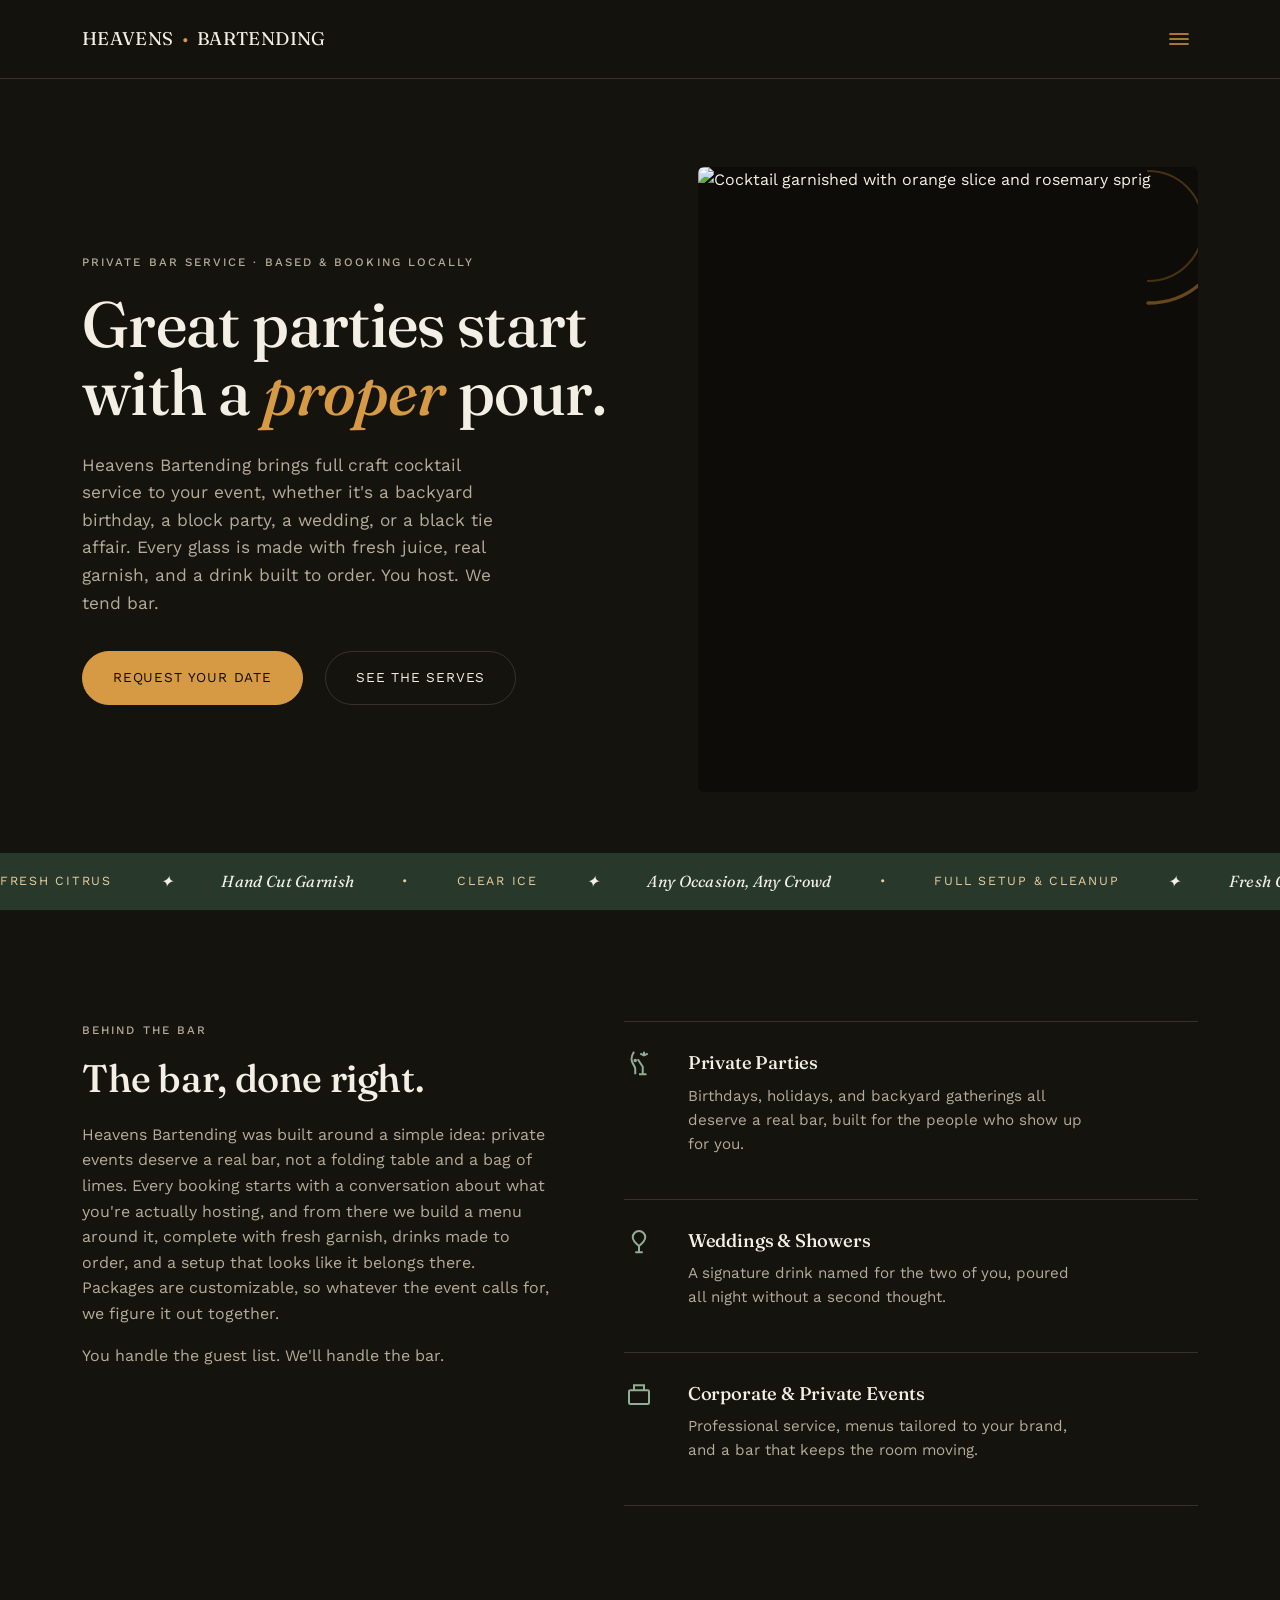
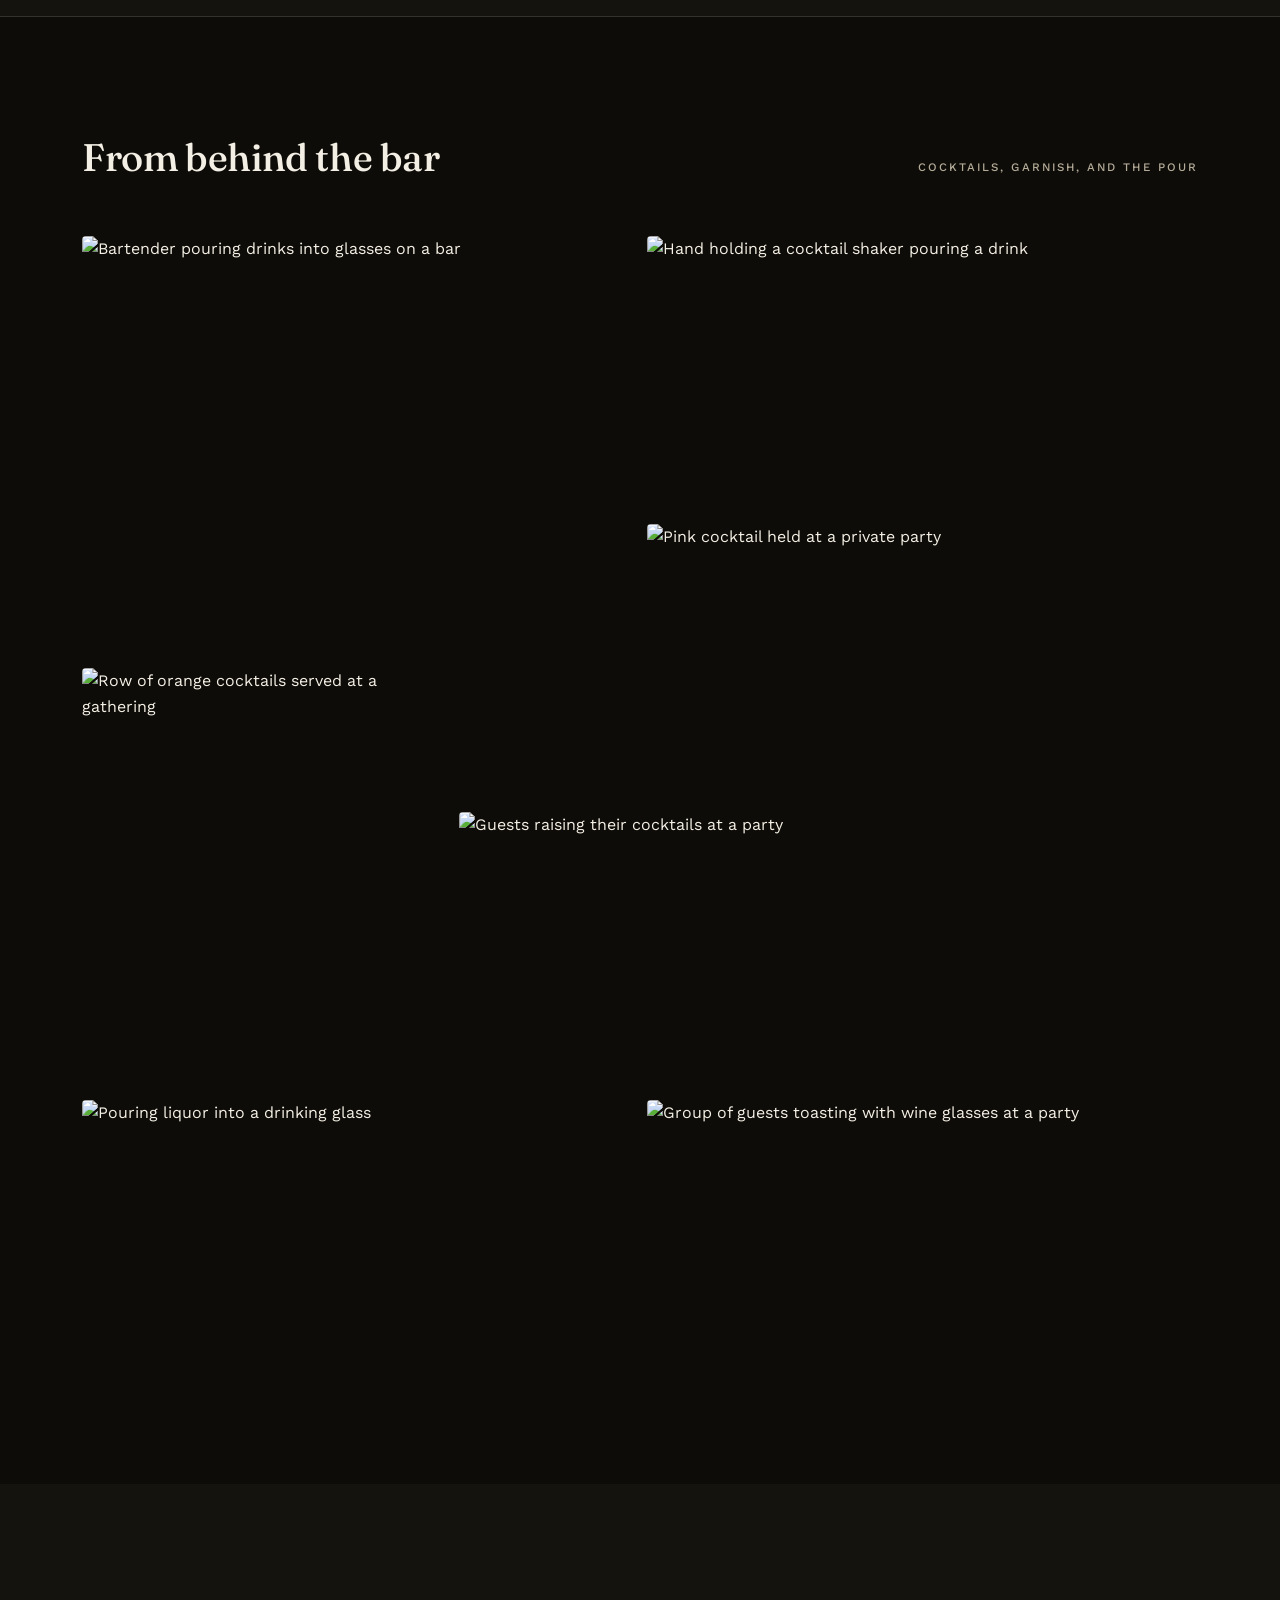
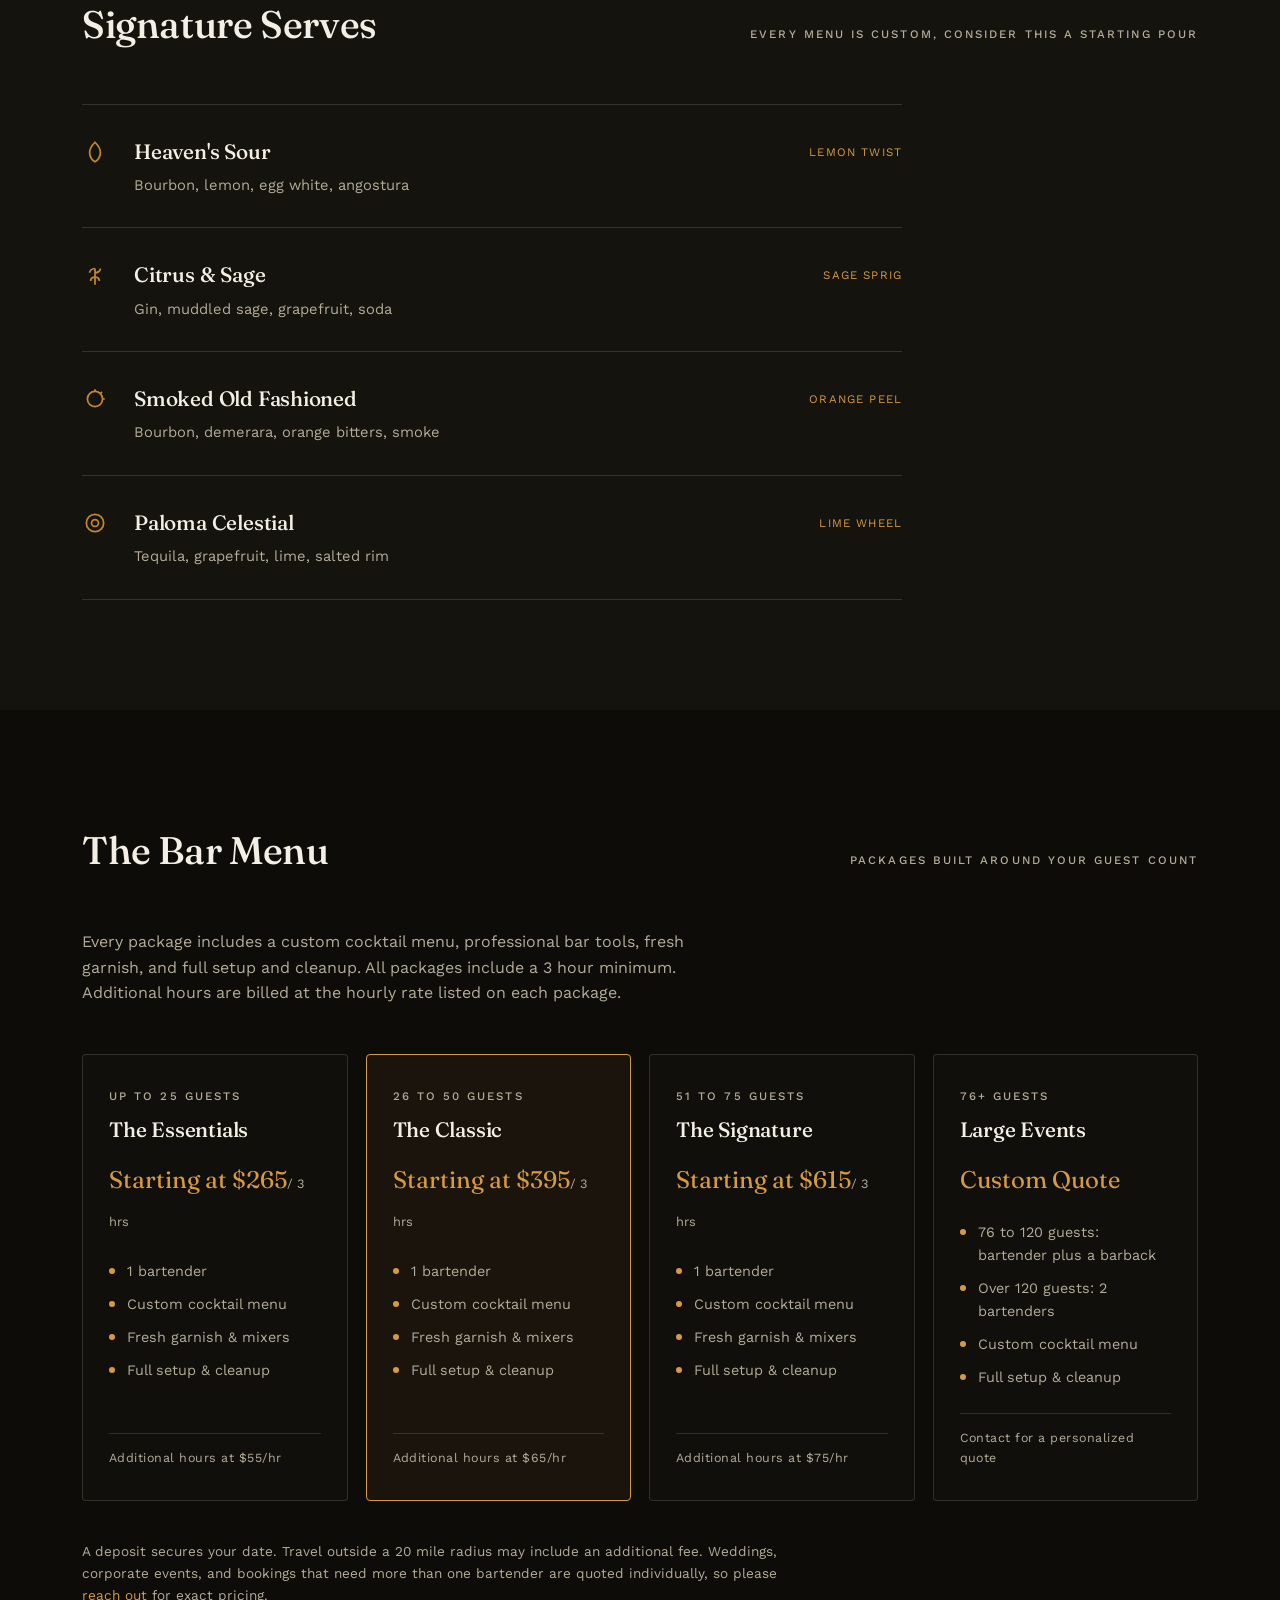
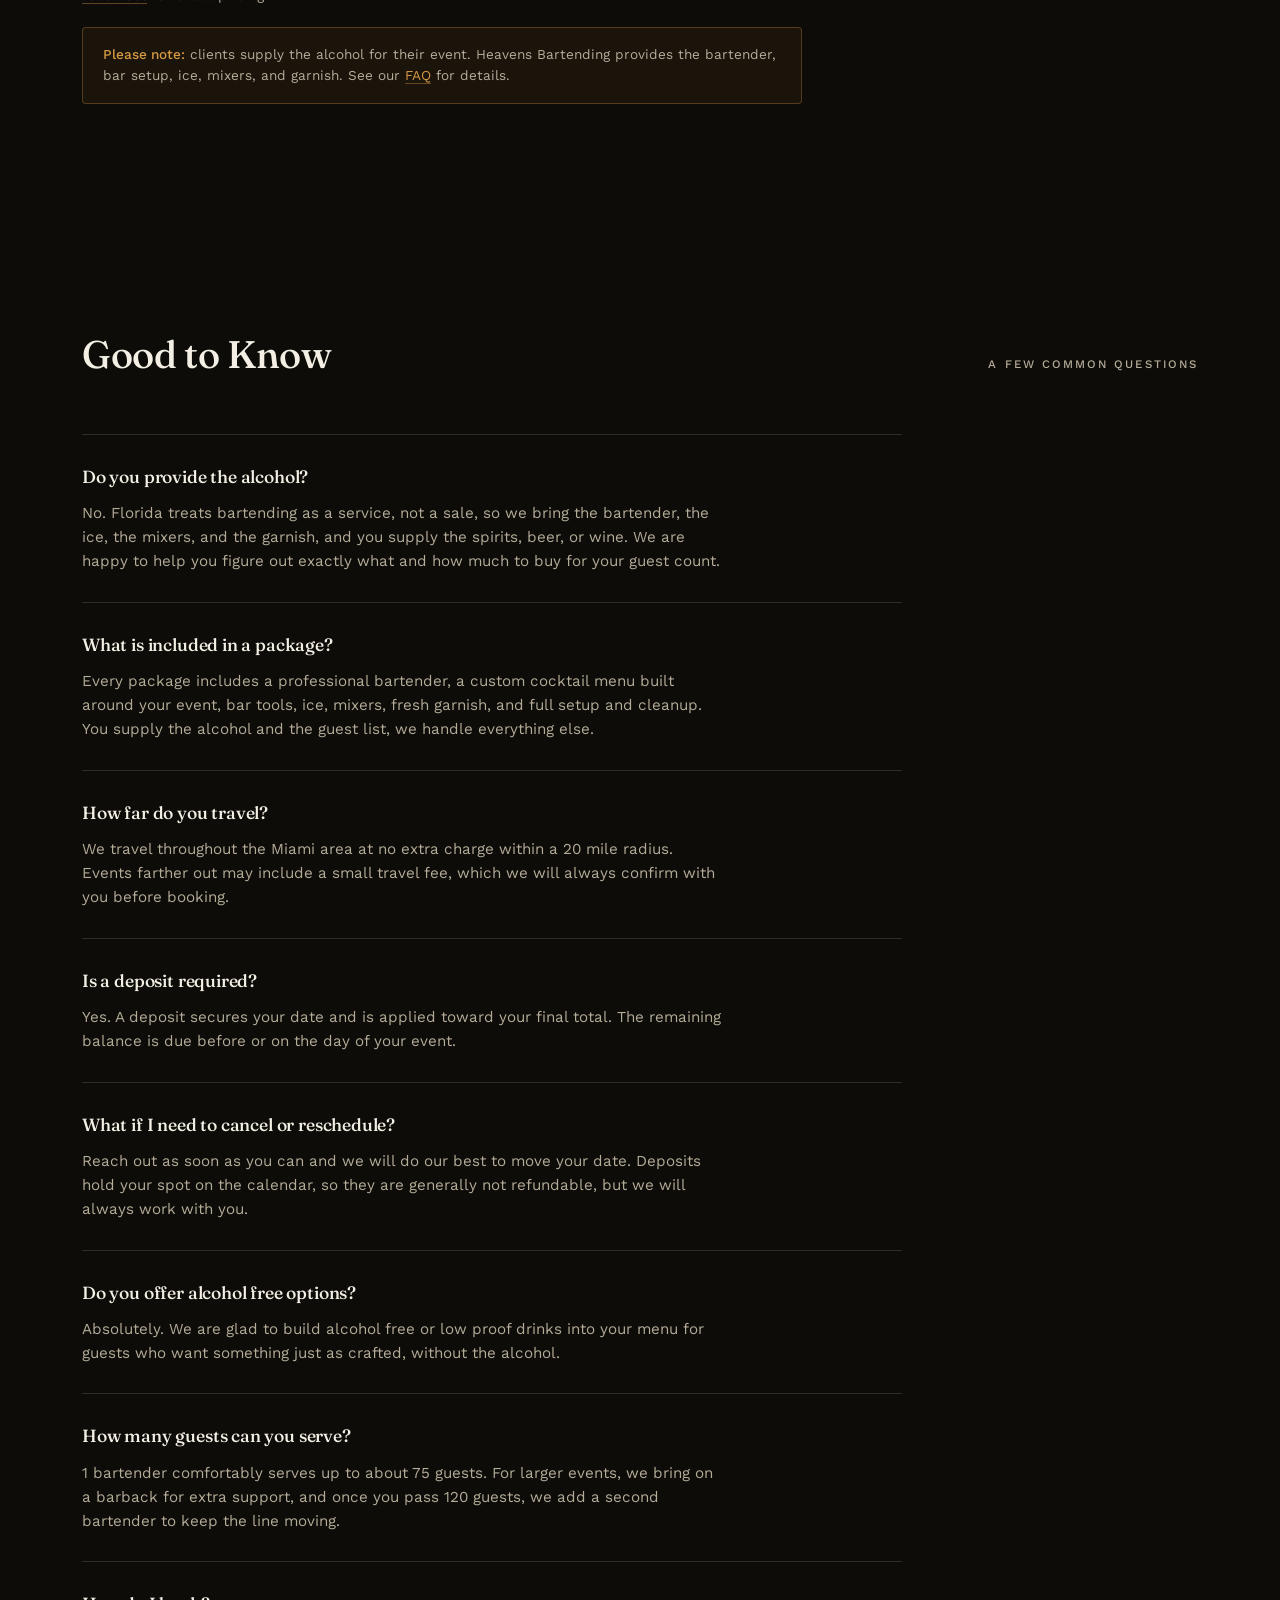
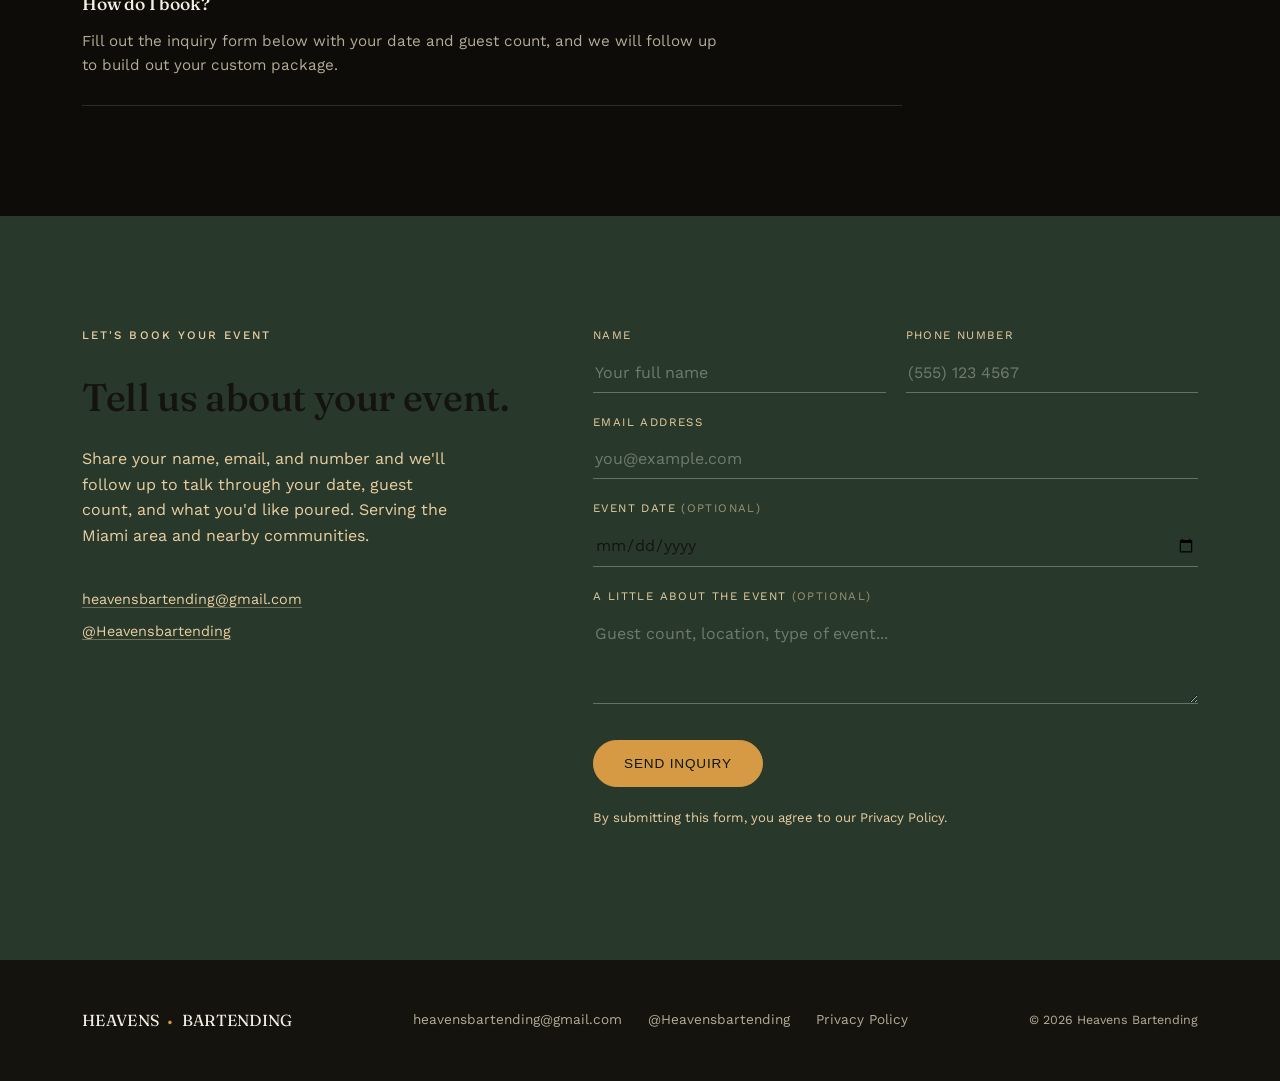
==== commit e938c90f: "Improve site accessibility and SEO" ====
--- a/index.html
+++ b/index.html
@@ -8,6 +8,10 @@
 <meta property="og:title" content="Heavens Bartending: Private Cocktail Service">
 <meta property="og:description" content="Full craft cocktail service for private parties, weddings, and events.">
 <meta property="og:type" content="website">
+<meta property="og:url" content="https://heavensbartending.netlify.app/">
+<meta property="og:image" content="https://images.unsplash.com/photo-1765227548954-55aa7cfc498e?auto=format&fit=crop&w=1200&q=80">
+<meta property="og:image:alt" content="Craft cocktail garnished with orange and rosemary">
+<link rel="canonical" href="https://heavensbartending.netlify.app/">
 <meta name="apple-mobile-web-app-title" content="Heavens Bartending">
 <meta name="theme-color" content="#15130E">
 <link rel="icon" href="data:image/svg+xml,%3Csvg xmlns='http://www.w3.org/2000/svg' viewBox='0 0 100 100'%3E%3Crect width='100' height='100' rx='16' fill='%2315130E'/%3E%3Cpath d='M30 28 L70 28 L70 34 L54 58 L54 74 L62 74 L62 80 L38 80 L38 74 L46 74 L46 58 L30 34 Z' fill='%23D69A44'/%3E%3C/svg%3E">
@@ -579,9 +583,10 @@
     transition:border-color .25s ease;
   }
   input::placeholder, textarea::placeholder{color:rgba(247,244,236,0.35);}
-  input:focus, textarea:focus{
+  input:focus, textarea:focus, button:focus-visible, a:focus-visible{
     outline:none;
     border-color:var(--amber);
+    box-shadow:0 0 0 3px rgba(214,154,68,0.35);
   }
   textarea{resize:vertical; min-height:90px;}
 
@@ -651,7 +656,7 @@
 <header>
   <nav class="wrap">
     <a href="#top" class="logo">HEAVENS<span class="dot">•</span>BARTENDING</a>
-    <button class="nav-toggle" id="navToggle" aria-label="Toggle menu">
+    <button class="nav-toggle" id="navToggle" aria-label="Toggle menu" aria-expanded="false" aria-controls="navLinks">
       <svg id="navIcon" width="22" height="22" viewBox="0 0 22 22" fill="none" stroke="currentColor" stroke-width="1.7" stroke-linecap="round">
         <line x1="2" y1="6" x2="20" y2="6"></line>
         <line x1="2" y1="11" x2="20" y2="11"></line>
@@ -820,7 +825,7 @@
         <h2>The Bar Menu</h2>
         <p class="label">Packages built around your guest count</p>
       </div>
-      <p class="packages-intro">Every package includes a custom cocktail menu, professional bar tools, fresh garnish, and full setup and cleanup. All packages include a 3 hour minimum, and any additional hours are billed at the package rate.</p>
+      <p class="packages-intro">Every package includes a custom cocktail menu, professional bar tools, fresh garnish, and full setup and cleanup. All packages include a 3 hour minimum. Additional hours are billed at the hourly rate listed on each package.</p>
 
       <div class="package-grid">
         <div class="package-card">
@@ -934,7 +939,7 @@
       <div>
         <p class="label" style="color:var(--amber-soft);">Let's Book Your Event</p>
         <h2>Tell us about your event.</h2>
-        <p>Share your name and number and we'll follow up to talk through your date, guest count, and what you'd like poured.</p>
+        <p>Share your name, email, and number and we'll follow up to talk through your date, guest count, and what you'd like poured. Serving the Miami area and nearby communities.</p>
         <div class="meta">
           <div style="margin-bottom:8px;"><a href="mailto:heavensbartending@gmail.com">heavensbartending@gmail.com</a></div>
           <div><a href="https://instagram.com/Heavensbartending" target="_blank" rel="noopener">@Heavensbartending</a></div>
@@ -953,8 +958,12 @@
             </div>
           </div>
           <div>
+            <label for="email">Email Address</label>
+            <input type="email" id="email" name="email" placeholder="you@example.com" autocomplete="email" required>
+          </div>
+          <div>
             <label for="date">Event Date <span style="opacity:0.6;">(optional)</span></label>
-            <input type="text" id="date" name="date" placeholder="e.g. September 12, 2026">
+            <input type="date" id="date" name="date">
           </div>
           <div>
             <label for="message">A little about the event <span style="opacity:0.6;">(optional)</span></label>
@@ -963,8 +972,9 @@
           <div class="submit-row">
             <button type="submit" class="btn" id="submitBtn">Send Inquiry</button>
           </div>
-          <div class="success-msg" id="successMsg">Thanks! Your inquiry is on its way. We'll be in touch again soon.</div>
-          <div class="success-msg" id="errorMsg" style="border-color:rgba(181,99,106,0.5); color:#E9B4B4;">Something went wrong sending that. Feel free to email heavensbartending@gmail.com directly instead.</div>
+          <div class="success-msg" id="successMsg" aria-live="polite">Thanks! Your inquiry is on its way. We'll be in touch again soon.</div>
+          <div class="success-msg" id="errorMsg" aria-live="polite" style="border-color:rgba(181,99,106,0.5); color:#E9B4B4;">Something went wrong sending that. Feel free to email heavensbartending@gmail.com directly instead.</div>
+          <p class="form-note">By submitting this form, you agree to our <a href="privacy.html">Privacy Policy</a>.</p>
         </form>
       </div>
     </div>
@@ -1003,6 +1013,7 @@
   const navIcon = document.getElementById('navIcon');
   function setNavOpen(open){
     navLinks.classList.toggle('open', open);
+    navToggle.setAttribute('aria-expanded', String(open));
     navIcon.innerHTML = open
       ? '<line x1="4" y1="4" x2="18" y2="18"></line><line x1="18" y1="4" x2="4" y2="18"></line>'
       : '<line x1="2" y1="6" x2="20" y2="6"></line><line x1="2" y1="11" x2="20" y2="11"></line><line x1="2" y1="16" x2="20" y2="16"></line>';
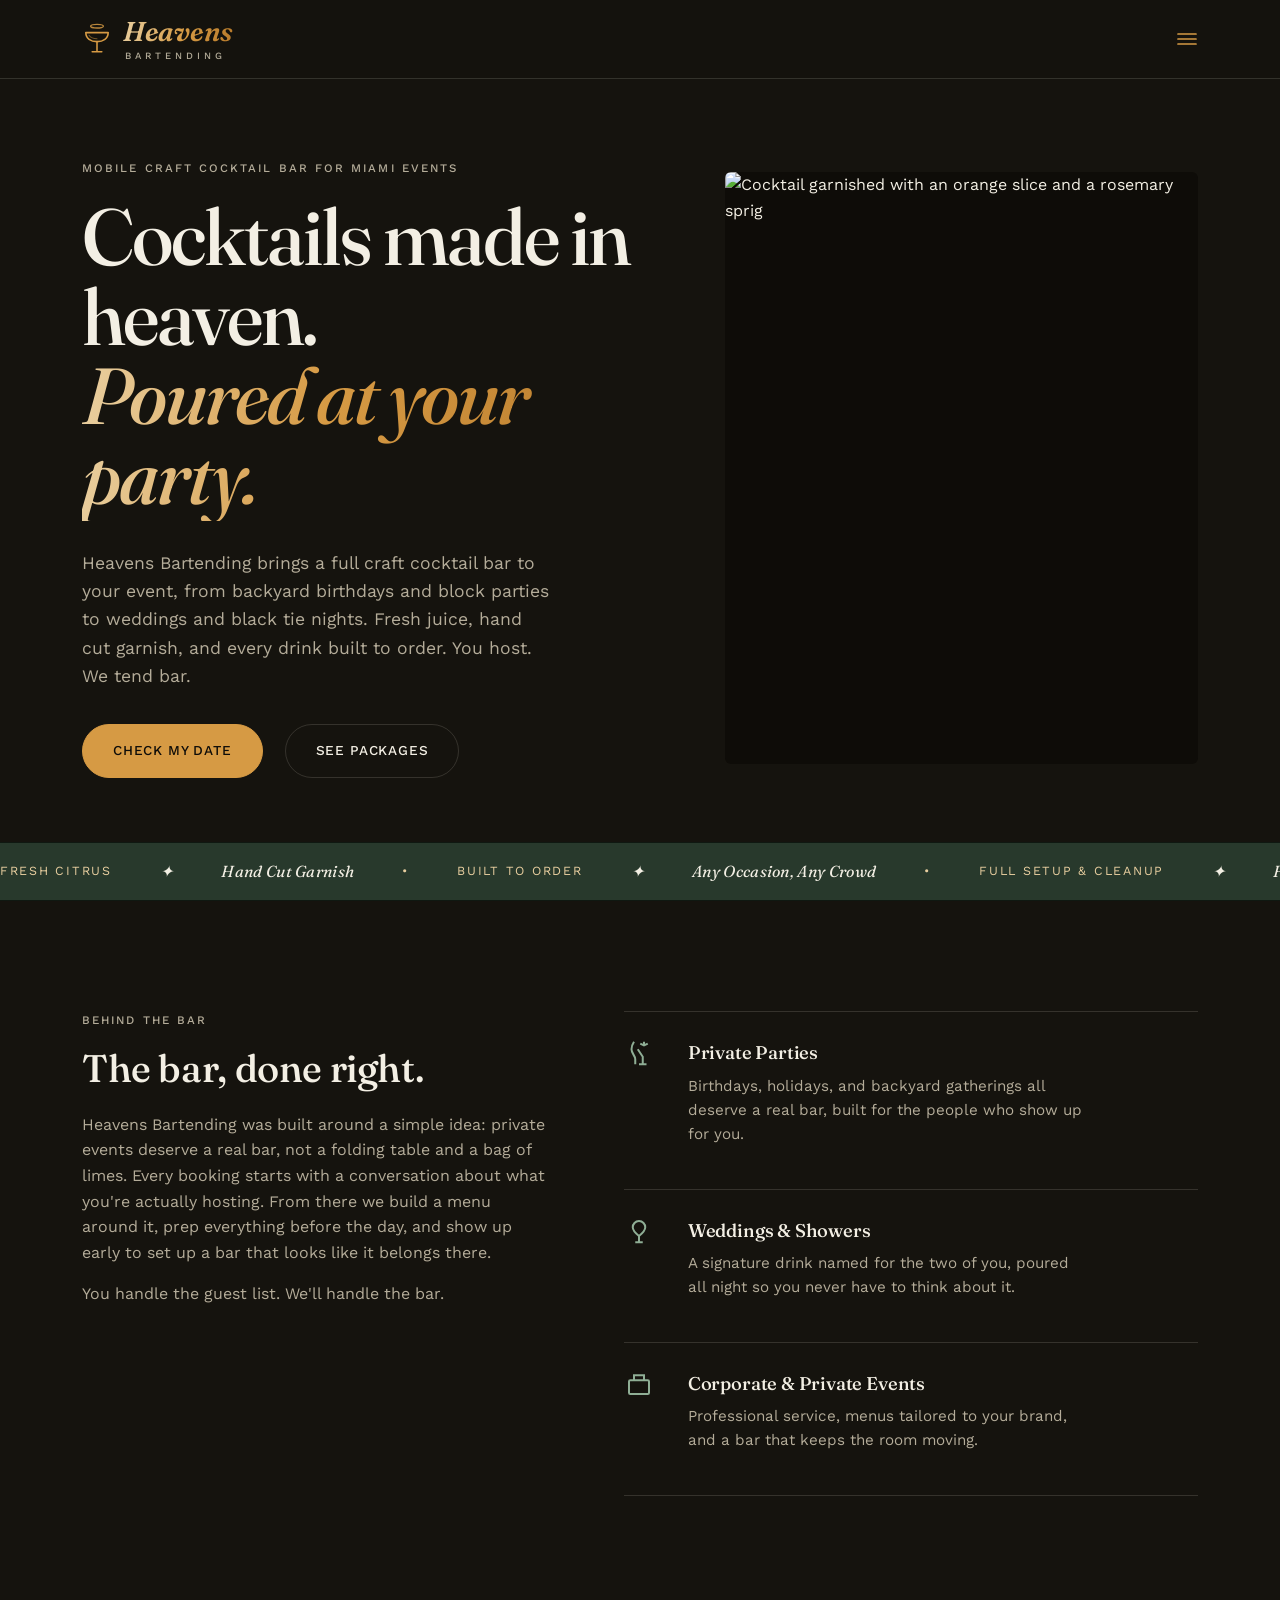
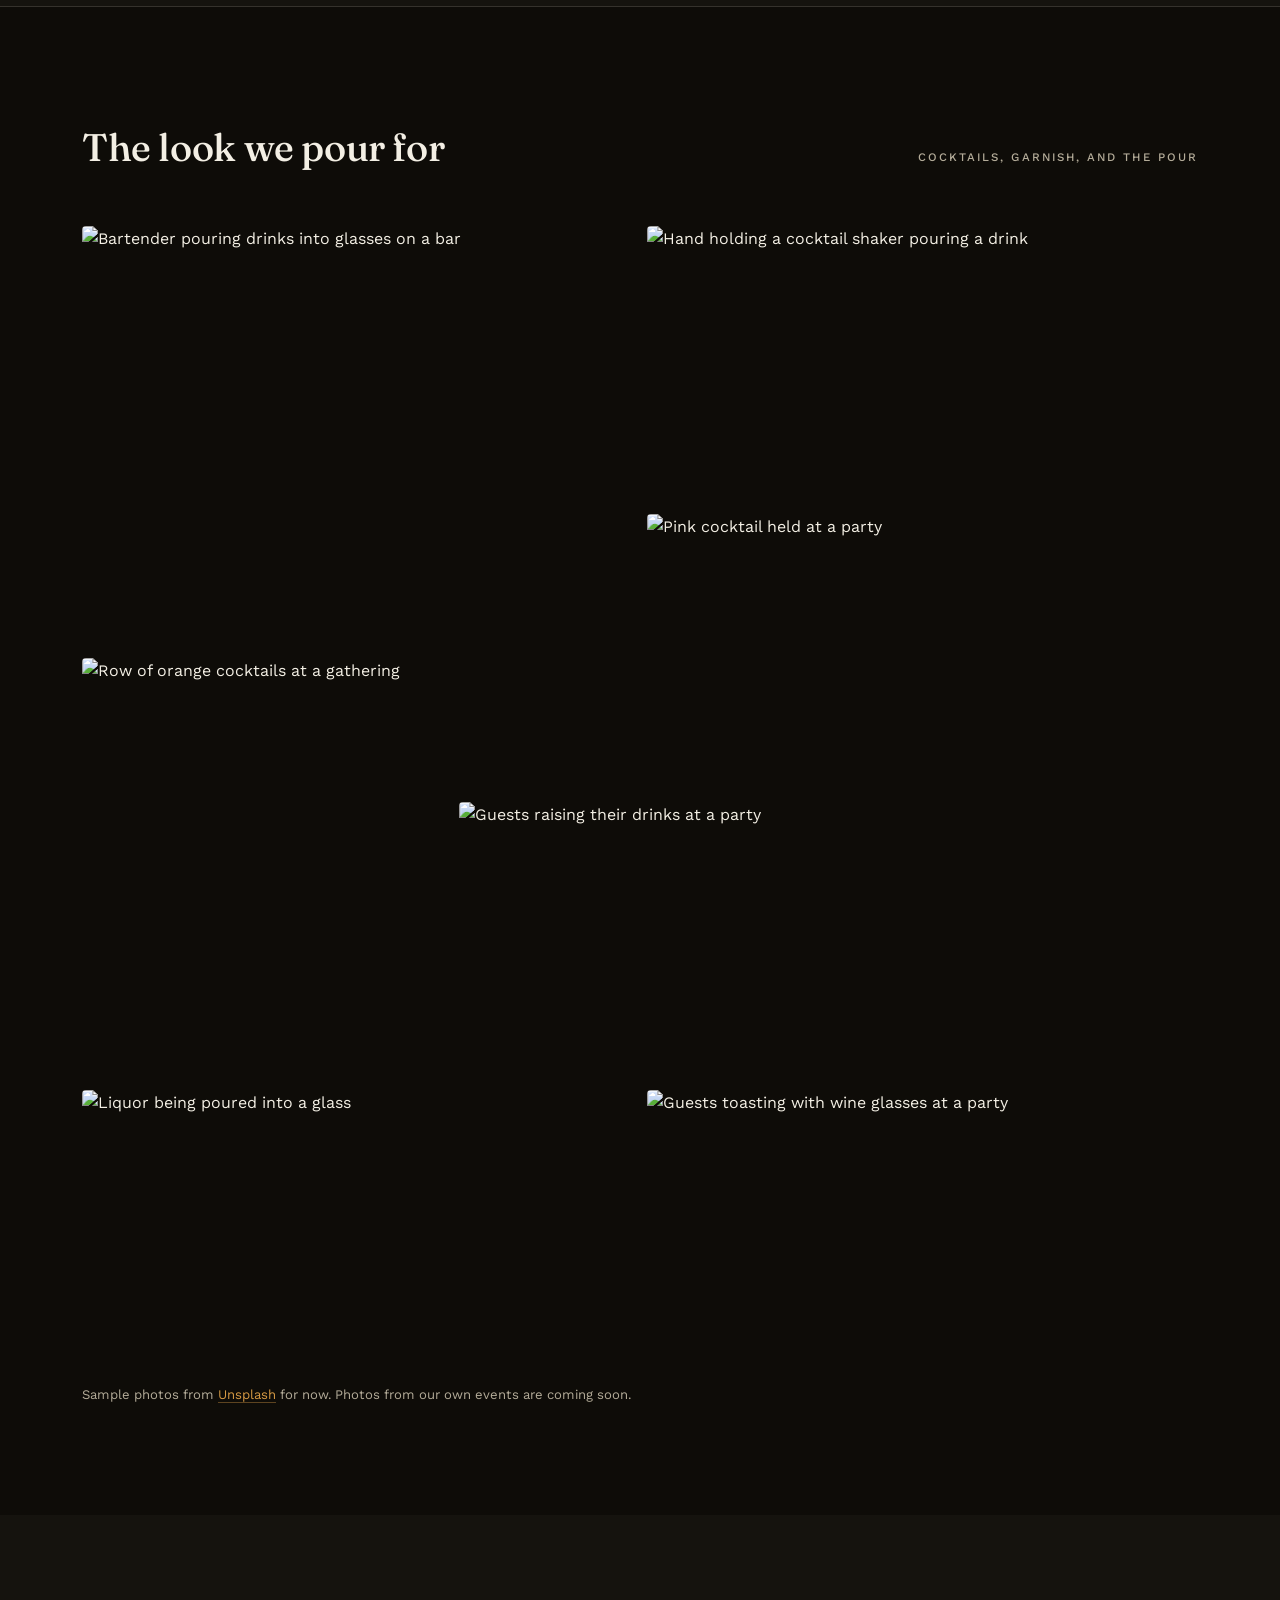
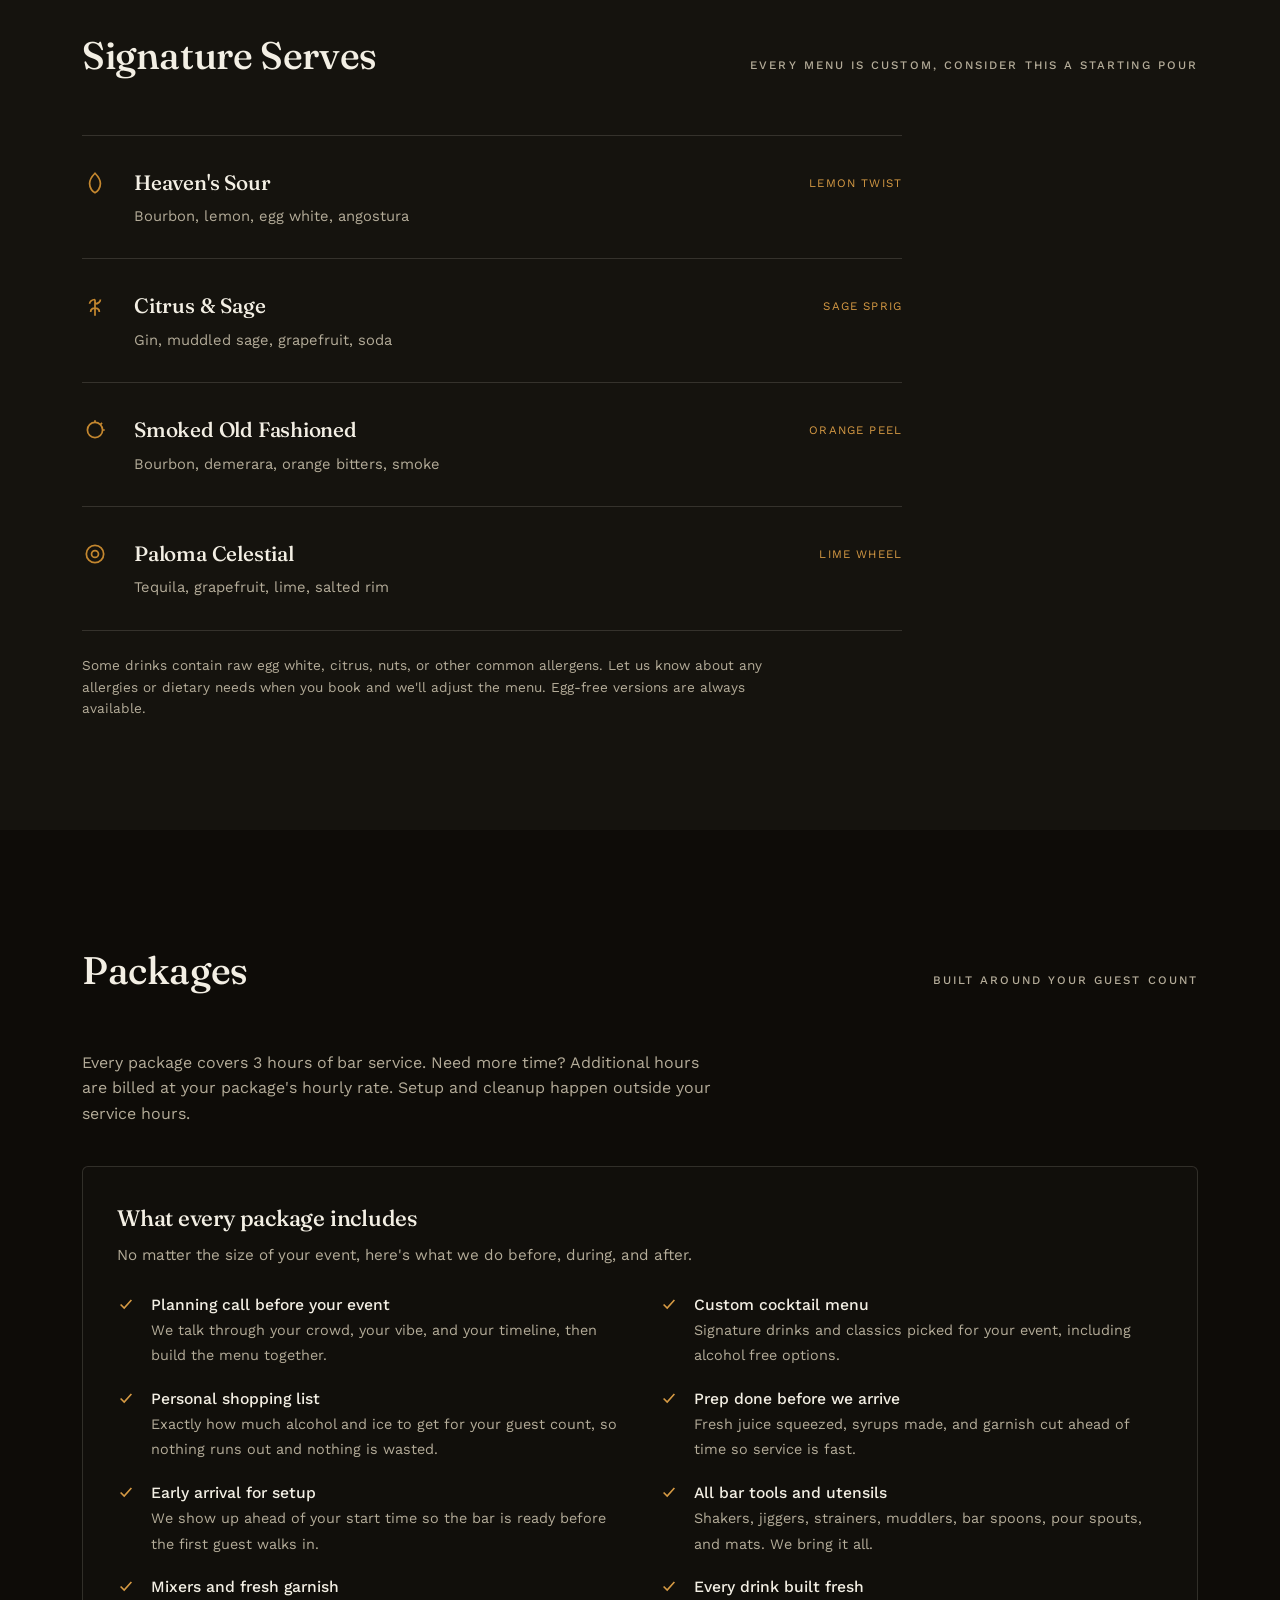
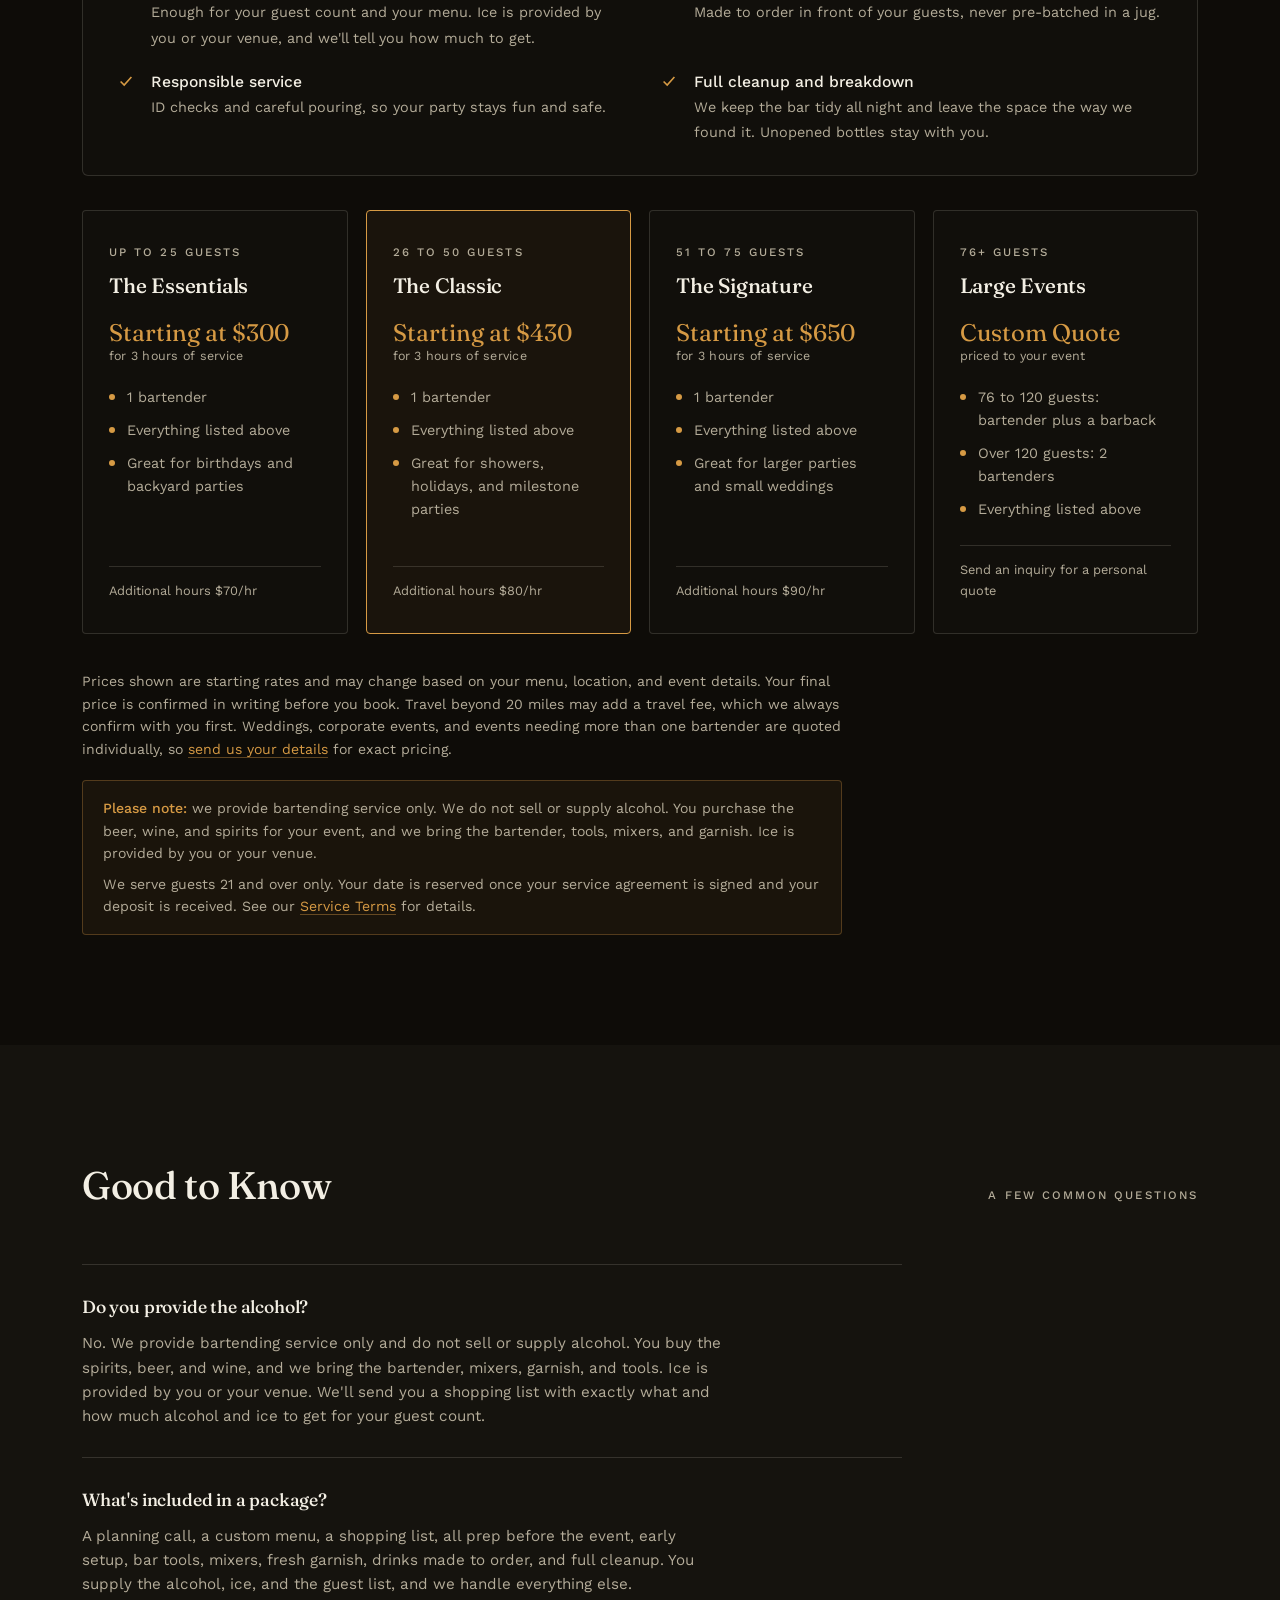
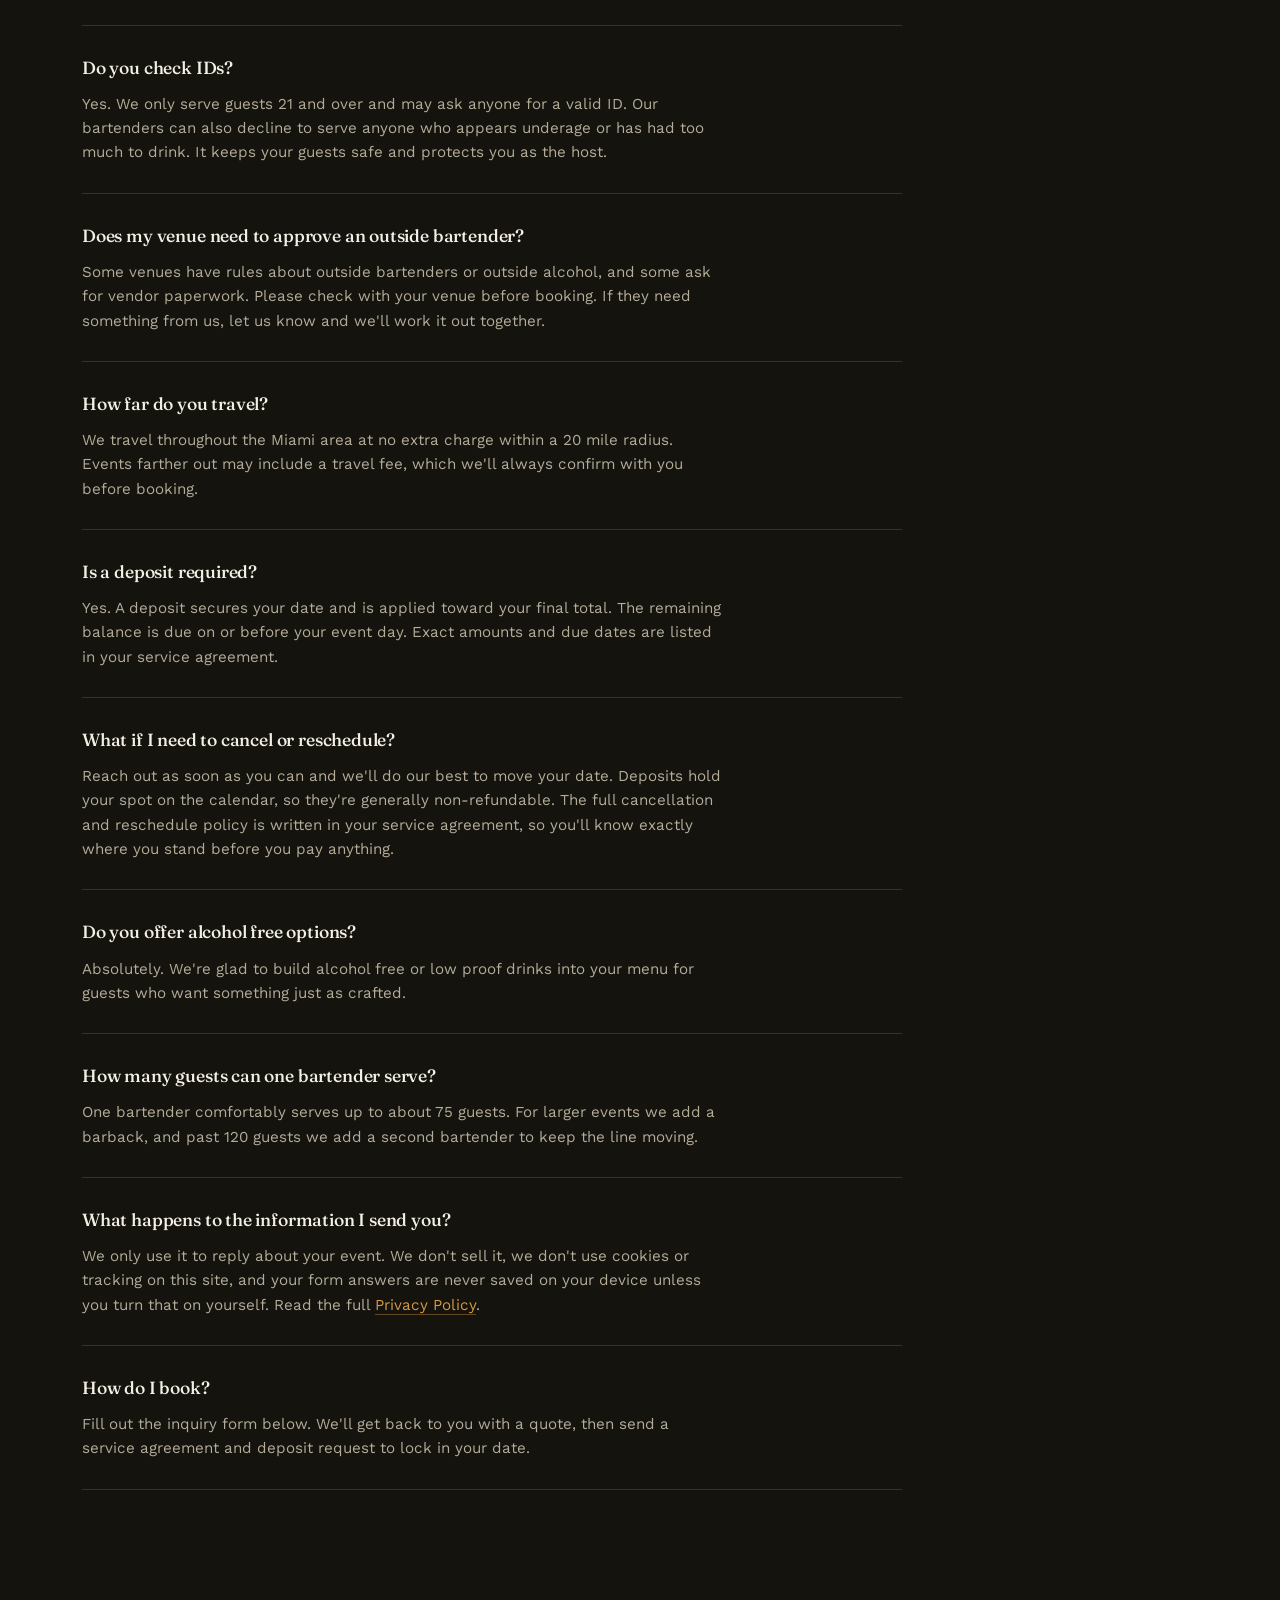
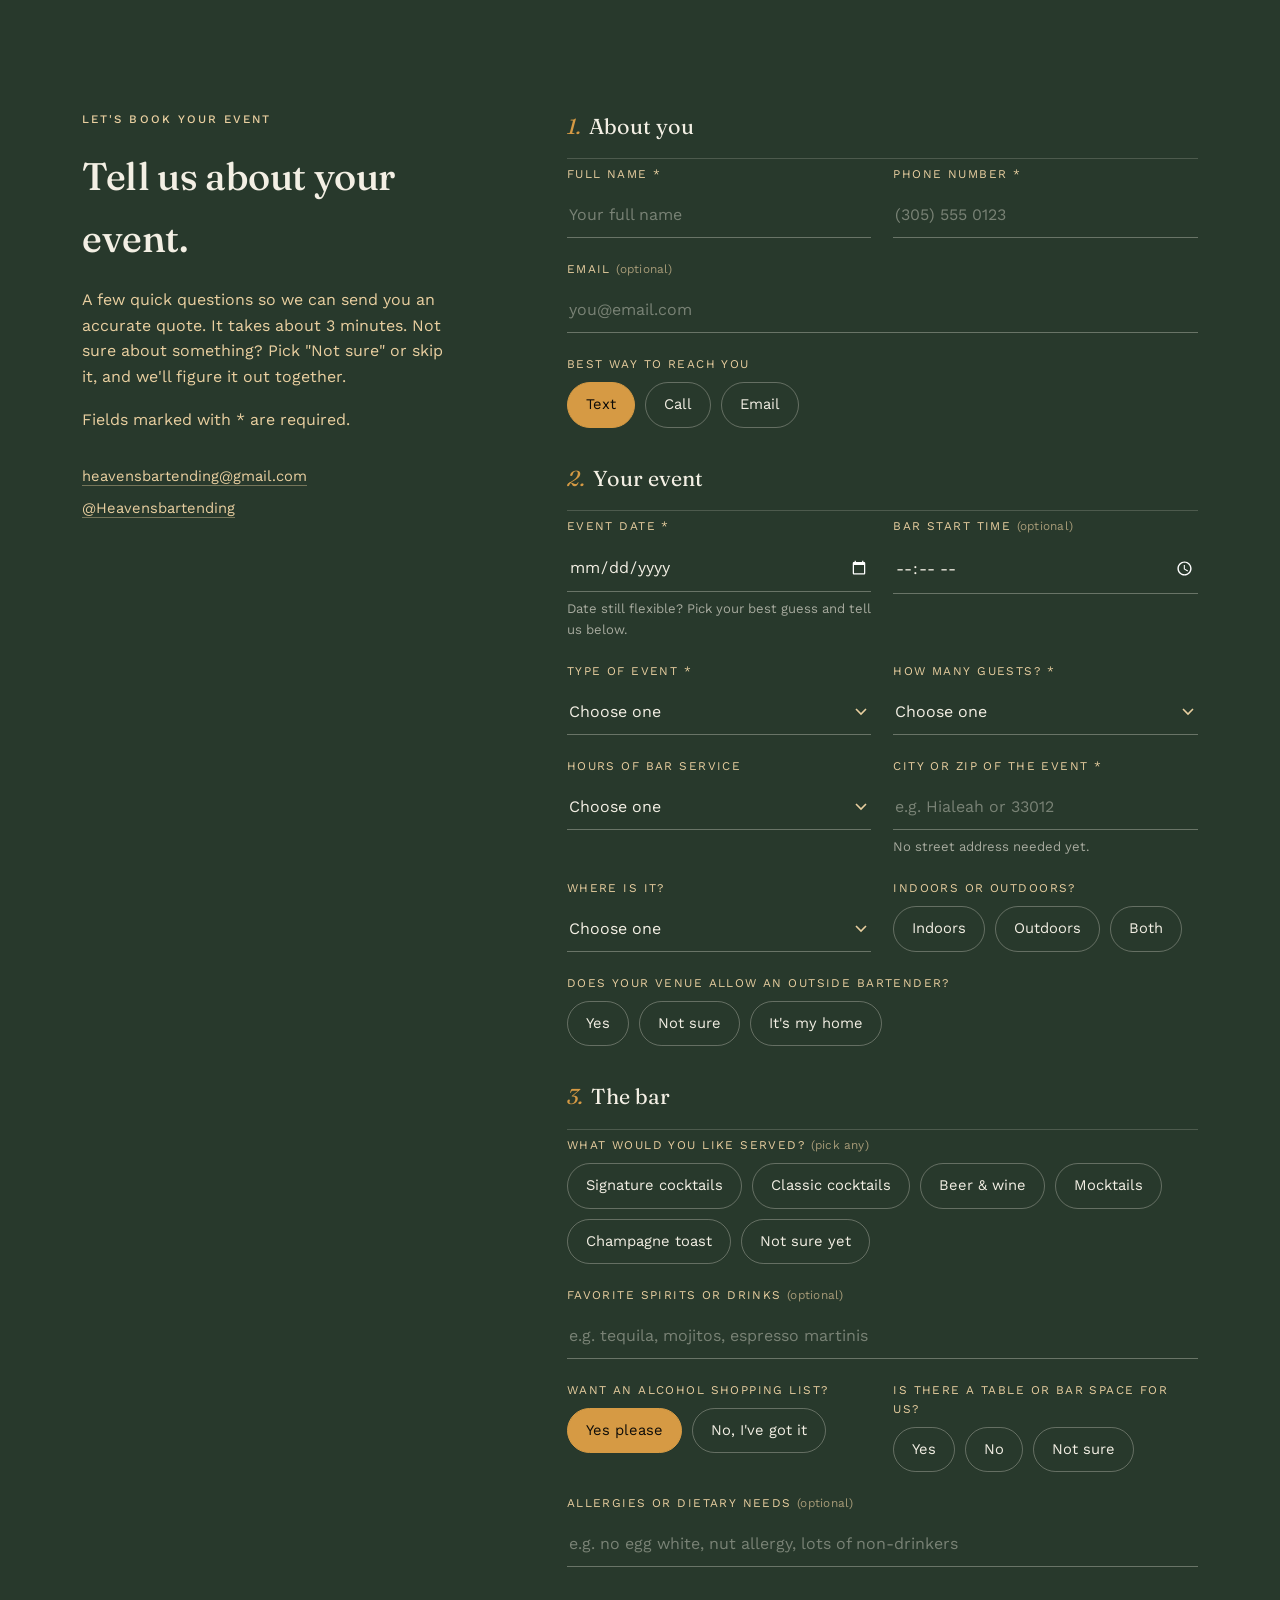
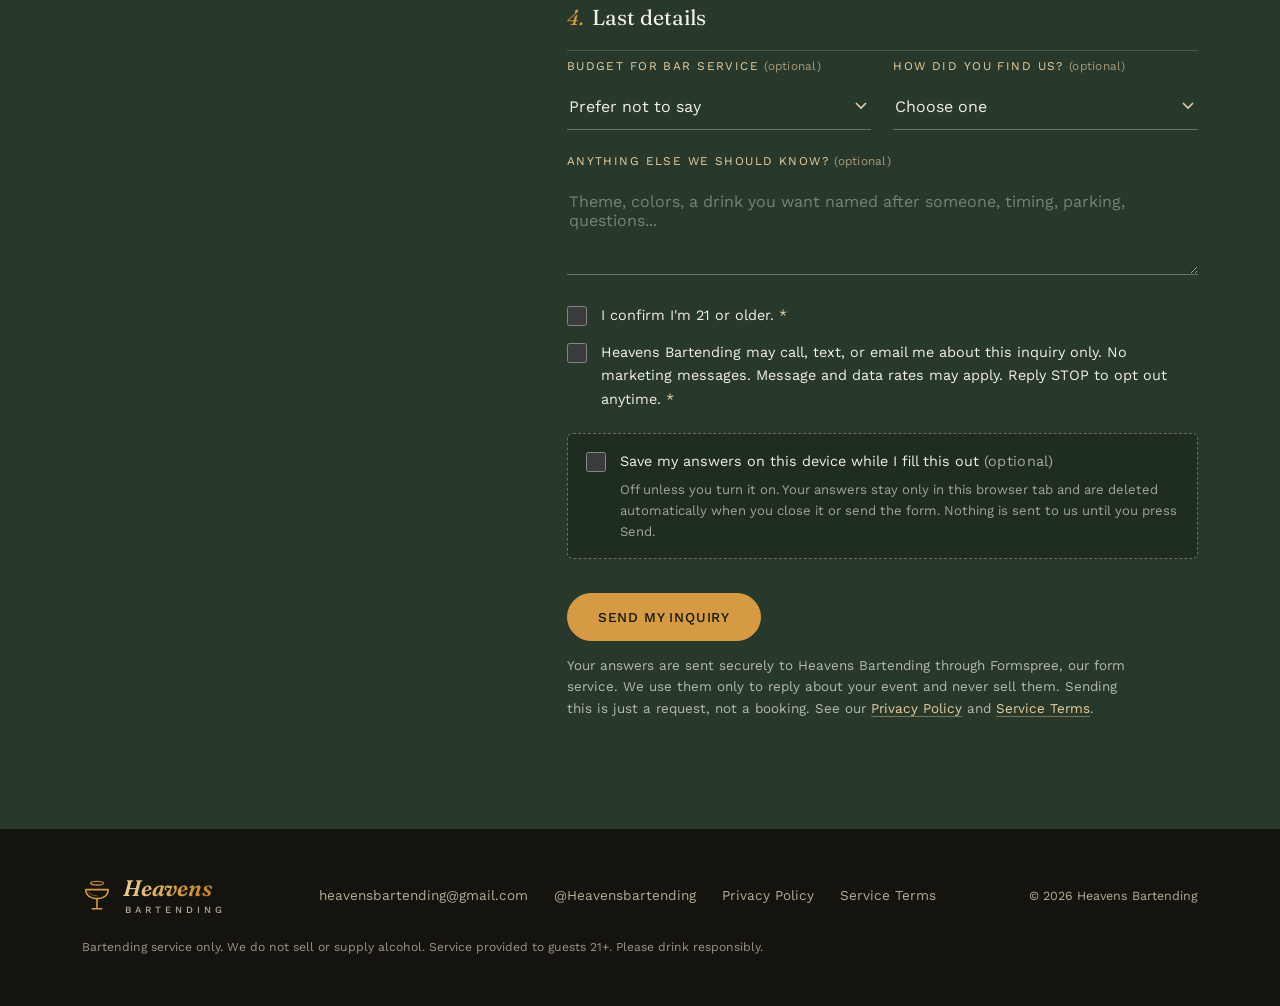
==== commit f0638012: "Update site: new index and privacy pages, add terms page and main.js Adds terms.html, js/main.js and" ====
--- a/index.html
+++ b/index.html
@@ -2,22 +2,59 @@
 <html lang="en">
 <head>
 <meta charset="UTF-8">
-<meta name="viewport" content="width=device-width, initial-scale=1.0">
-<title>Heavens Bartending: Private Cocktail Service</title>
-<meta name="description" content="Heavens Bartending brings full craft cocktail service to private parties, weddings, and events in the Miami area. Every booking includes fresh garnish, drinks made to order, and complete setup and cleanup.">
-<meta property="og:title" content="Heavens Bartending: Private Cocktail Service">
-<meta property="og:description" content="Full craft cocktail service for private parties, weddings, and events.">
+<meta name="viewport" content="width=device-width, initial-scale=1.0, viewport-fit=cover">
+<title>Heavens Bartending | Cocktails Made in Heaven, Poured at Your Miami Party</title>
+<meta name="description" content="Mobile craft cocktail bartending for weddings, birthdays, and private events across Miami. Custom menus, fresh juice and garnish, early setup, and full cleanup. You host, we tend bar.">
+<link rel="canonical" href="https://heavensbartending.netlify.app/">
+<meta name="referrer" content="strict-origin-when-cross-origin">
+
+<!-- Social share preview -->
+<meta property="og:title" content="Heavens Bartending | Cocktails Made in Heaven, Poured at Your Party">
+<meta property="og:description" content="Mobile craft cocktail bar service for weddings, private parties, and events in Miami. Custom menus, fresh garnish, full setup and cleanup.">
 <meta property="og:type" content="website">
 <meta property="og:url" content="https://heavensbartending.netlify.app/">
-<meta property="og:image" content="https://images.unsplash.com/photo-1765227548954-55aa7cfc498e?auto=format&fit=crop&w=1200&q=80">
-<meta property="og:image:alt" content="Craft cocktail garnished with orange and rosemary">
-<link rel="canonical" href="https://heavensbartending.netlify.app/">
+<meta property="og:image" content="https://heavensbartending.netlify.app/og-image.png">
+<meta property="og:image:width" content="1200">
+<meta property="og:image:height" content="630">
+<meta property="og:site_name" content="Heavens Bartending">
+<meta property="og:locale" content="en_US">
+<meta name="twitter:card" content="summary_large_image">
+<meta name="twitter:title" content="Heavens Bartending | Cocktails Made in Heaven">
+<meta name="twitter:description" content="Mobile craft cocktail bar service for weddings, private parties, and events in Miami.">
+<meta name="twitter:image" content="https://heavensbartending.netlify.app/og-image.png">
+
+<!-- Home-screen / app-like behavior -->
 <meta name="apple-mobile-web-app-title" content="Heavens Bartending">
+<meta name="apple-mobile-web-app-capable" content="yes">
+<meta name="apple-mobile-web-app-status-bar-style" content="black-translucent">
+<meta name="mobile-web-app-capable" content="yes">
 <meta name="theme-color" content="#15130E">
-<link rel="icon" href="data:image/svg+xml,%3Csvg xmlns='http://www.w3.org/2000/svg' viewBox='0 0 100 100'%3E%3Crect width='100' height='100' rx='16' fill='%2315130E'/%3E%3Cpath d='M30 28 L70 28 L70 34 L54 58 L54 74 L62 74 L62 80 L38 80 L38 74 L46 74 L46 58 L30 34 Z' fill='%23D69A44'/%3E%3C/svg%3E">
+<link rel="manifest" href="/manifest.webmanifest">
+
+<!-- Icons -->
+<link rel="icon" type="image/svg+xml" href="data:image/svg+xml,%3Csvg xmlns='http://www.w3.org/2000/svg' viewBox='0 0 100 100'%3E%3Crect width='100' height='100' rx='16' fill='%2315130E'/%3E%3Cpath d='M30 28 L70 28 L70 34 L54 58 L54 74 L62 74 L62 80 L38 80 L38 74 L46 74 L46 58 L30 34 Z' fill='%23D69A44'/%3E%3C/svg%3E">
+<link rel="icon" type="image/png" sizes="32x32" href="/favicon-32.png">
+<link rel="icon" type="image/png" sizes="16x16" href="/favicon-16.png">
+<link rel="apple-touch-icon" sizes="180x180" href="/apple-touch-icon.png">
+
 <link rel="preconnect" href="https://fonts.googleapis.com">
 <link rel="preconnect" href="https://fonts.gstatic.com" crossorigin>
 <link href="https://fonts.googleapis.com/css2?family=Fraunces:ital,opsz,wght@0,9..144,300;0,9..144,500;0,9..144,600;1,9..144,500;1,9..144,600&family=Work+Sans:wght@300;400;500;600&display=swap" rel="stylesheet">
+
+<script type="application/ld+json">
+{
+  "@context": "https://schema.org",
+  "@type": "LocalBusiness",
+  "name": "Heavens Bartending",
+  "description": "Mobile craft cocktail bartending service for weddings, private parties, and corporate events across Miami. Clients supply the alcohol.",
+  "url": "https://heavensbartending.netlify.app/",
+  "image": "https://heavensbartending.netlify.app/og-image.png",
+  "email": "heavensbartending@gmail.com",
+  "sameAs": ["https://instagram.com/Heavensbartending"],
+  "areaServed": { "@type": "City", "name": "Miami, FL" },
+  "priceRange": "$$"
+}
+</script>
 <style>
   :root{
     --linen:#15130E;
@@ -30,32 +67,46 @@
     --amber-soft:#E9CFA0;
     --berry:#B5636A;
     --line:rgba(243,239,228,0.14);
-    --radius:2px;
   }
 
   *{margin:0;padding:0;box-sizing:border-box;}
-
-  html{scroll-behavior:smooth;}
+  html{scroll-behavior:smooth; scroll-padding-top:90px;}
+  @media (prefers-reduced-motion:reduce){ html{scroll-behavior:auto;} }
 
   body{
     background:var(--linen);
     color:var(--ink);
-    font-family:'Work Sans', sans-serif;
+    font-family:'Work Sans', system-ui, -apple-system, 'Segoe UI', sans-serif;
     font-weight:400;
     line-height:1.6;
     overflow-x:hidden;
   }
 
   h1,h2,h3,.serif{
-    font-family:'Fraunces', serif;
+    font-family:'Fraunces', Georgia, 'Times New Roman', serif;
     font-weight:500;
     letter-spacing:-0.01em;
     color:var(--ink);
   }
 
   a{color:inherit;text-decoration:none;}
-
   img{display:block;max-width:100%;}
+
+  /* Visible keyboard focus everywhere */
+  :focus-visible{outline:2px solid var(--amber); outline-offset:3px; border-radius:3px;}
+
+  .skip-link{
+    position:absolute; left:16px; top:-60px;
+    background:var(--amber); color:var(--linen-deep);
+    padding:10px 16px; border-radius:4px; z-index:100;
+    font-weight:500;
+  }
+  .skip-link:focus{top:12px;}
+
+  .sr-only{
+    position:absolute!important; width:1px; height:1px; padding:0; margin:-1px;
+    overflow:hidden; clip:rect(0,0,0,0); white-space:nowrap; border:0;
+  }
 
   .label{
     font-size:0.72rem;
@@ -65,145 +116,159 @@
     font-weight:500;
   }
 
-  .wrap{
-    max-width:1180px;
-    margin:0 auto;
-    padding:0 32px;
-  }
+  .wrap{max-width:1180px; margin:0 auto; padding:0 32px;}
 
   /* ---------- NAV ---------- */
   header{
-    position:sticky;
-    top:0;
-    z-index:50;
-    background:rgba(21,19,14,0.88);
+    position:sticky; top:0; z-index:50;
+    background:rgba(21,19,14,0.9);
     backdrop-filter:blur(8px);
+    -webkit-backdrop-filter:blur(8px);
     border-bottom:1px solid var(--line);
   }
   nav.wrap{
     position:relative;
-    display:flex;
-    align-items:center;
-    justify-content:space-between;
-    height:78px;
-    flex-wrap:nowrap;
-    gap:16px;
+    display:flex; align-items:center; justify-content:space-between;
+    height:78px; gap:16px;
   }
   .logo{
-    font-family:'Fraunces', serif;
-    font-size:1.15rem;
-    letter-spacing:0.02em;
-    display:flex;
-    align-items:baseline;
-    gap:8px;
-    white-space:nowrap;
-    flex-shrink:1;
+    display:flex; align-items:center; gap:11px;
     min-width:0;
-    overflow:hidden;
-    text-overflow:ellipsis;
-  }
-  .logo .dot{color:var(--amber);}
+    color:var(--amber);
+  }
+  .logo-mark{width:30px; height:32px; flex-shrink:0; transition:transform .35s ease;}
+  .logo:hover .logo-mark{transform:rotate(-8deg);}
+  .logo-text{display:flex; flex-direction:column; line-height:1; min-width:0;}
+  .logo-main{
+    font-family:'Fraunces', Georgia, serif;
+    font-style:italic;
+    font-weight:600;
+    font-size:1.7rem;
+    letter-spacing:-0.01em;
+    background:linear-gradient(100deg, var(--amber-soft) 0%, var(--amber) 55%, #B87A2A 100%);
+    -webkit-background-clip:text; background-clip:text;
+    -webkit-text-fill-color:transparent;
+    padding:0 0.08em 0.06em 0;
+  }
+  .logo-sub{
+    font-family:'Work Sans', sans-serif;
+    font-size:0.6rem;
+    font-weight:500;
+    letter-spacing:0.42em;
+    text-transform:uppercase;
+    color:var(--ink-soft);
+    margin-top:4px;
+    padding-left:2px;
+  }
   .nav-links{
     position:absolute;
-    top:calc(100% + 10px);
-    right:0;
+    top:calc(100% + 10px); right:0;
     background:var(--linen);
     border:1px solid var(--line);
     border-radius:8px;
     box-shadow:0 12px 32px rgba(0,0,0,0.45);
-    display:flex;
-    flex-direction:column;
-    align-items:stretch;
-    padding:14px;
-    gap:4px;
+    display:flex; flex-direction:column; align-items:stretch;
+    padding:14px; gap:4px;
     font-size:0.95rem;
-    min-width:200px;
-    opacity:0;
+    min-width:210px;
+    opacity:0; visibility:hidden;
     transform:translateY(-8px);
     pointer-events:none;
-    transition:opacity .22s ease, transform .22s ease;
+    transition:opacity .22s ease, transform .22s ease, visibility 0s linear .22s;
     z-index:60;
   }
-  .nav-links.open{opacity:1; transform:translateY(0); pointer-events:auto;}
+  .nav-links.open{
+    opacity:1; visibility:visible; transform:translateY(0); pointer-events:auto;
+    transition:opacity .22s ease, transform .22s ease, visibility 0s;
+  }
   .nav-links a{
-    position:relative;
-    padding:10px 12px;
-    border-radius:5px;
+    padding:12px; border-radius:5px;
     transition:background .2s ease;
+    touch-action:manipulation;
+    -webkit-tap-highlight-color:transparent;
   }
   .nav-links a:not(.ig):hover{background:rgba(214,154,68,0.1); color:var(--amber);}
   .ig{
-    display:flex;
-    align-items:center;
-    gap:6px;
-    border:1px solid var(--line);
-    border-radius:6px;
-    margin-top:6px;
+    display:flex; align-items:center; gap:6px;
+    border:1px solid var(--line); border-radius:6px; margin-top:6px;
     transition:border-color .25s ease, background .25s ease;
   }
   .ig:hover{border-color:var(--amber); background:var(--amber); color:var(--linen-deep);}
   .nav-toggle{
-    display:flex;
-    align-items:center;
-    justify-content:center;
-    width:38px; height:38px;
-    flex-shrink:0;
-    background:none;border:none;
-    cursor:pointer;
-    padding:0;
+    display:flex; align-items:center; justify-content:center;
+    width:44px; height:44px; flex-shrink:0;
+    background:none; border:none; cursor:pointer; padding:0;
+    margin-right:-11px;
     color:var(--amber);
-    transition:color .2s ease, opacity .2s ease;
+    touch-action:manipulation;
+    -webkit-tap-highlight-color:transparent;
   }
   .nav-toggle:hover{opacity:0.8;}
+  @media (max-width:380px){ .logo-main{font-size:1.45rem;} .logo-sub{letter-spacing:0.34em;} }
 
   /* ---------- HERO ---------- */
-  .hero{
-    padding:88px 0 60px;
-    position:relative;
-  }
+  .hero{padding:80px 0 64px; position:relative;}
   .hero .wrap{
     display:grid;
-    grid-template-columns:1.05fr 0.95fr;
+    grid-template-columns:1.1fr 0.9fr;
     gap:64px;
     align-items:center;
   }
   .hero h1{
-    font-size:clamp(2.6rem, 5vw, 4.1rem);
-    line-height:1.06;
-    margin-bottom:26px;
-  }
-  .hero h1 em{
+    font-size:clamp(2.9rem, 6.2vw, 5.3rem);
+    line-height:1.0;
+    letter-spacing:-0.025em;
+    margin-bottom:28px;
+    font-weight:500;
+  }
+  .hero h1 .line{display:block;}
+  .hero h1 .pour{
     font-style:italic;
+    font-weight:500;
     color:var(--amber);
-    font-weight:500;
-  }
+    background:linear-gradient(95deg, var(--amber-soft) 0%, var(--amber) 42%, #B87A2A 100%);
+    -webkit-background-clip:text;
+    background-clip:text;
+    -webkit-text-fill-color:transparent;
+    padding-bottom:0.08em;
+    animation:pour 1.3s cubic-bezier(.65,.05,.36,1) .35s both;
+  }
+  /* The one orchestrated moment: the second line "pours" in left to right */
+  @keyframes pour{
+    from{clip-path:inset(0 100% 0 0);}
+    to{clip-path:inset(0 0 0 0);}
+  }
+  @media (prefers-reduced-motion:reduce){ .hero h1 .pour{animation:none;} }
+
   .hero p.lede{
-    font-size:1.08rem;
+    font-size:1.1rem;
     color:var(--ink-soft);
-    max-width:440px;
+    max-width:470px;
     margin-bottom:34px;
   }
-  .hero-ctas{display:flex;align-items:center;gap:22px;flex-wrap:wrap;}
+  .hero-ctas{display:flex; align-items:center; gap:22px; flex-wrap:wrap;}
 
   .btn{
     display:inline-block;
     background:var(--amber);
     color:var(--linen-deep);
     padding:15px 30px;
+    font-family:inherit;
     font-size:0.85rem;
+    font-weight:500;
     letter-spacing:0.06em;
     text-transform:uppercase;
     border-radius:999px;
     border:1px solid var(--amber);
     cursor:pointer;
     transition:background .25s ease, color .25s ease, transform .2s ease;
+    touch-action:manipulation;
+    -webkit-tap-highlight-color:transparent;
+    min-height:44px;
   }
   .btn:hover{background:transparent; color:var(--amber); transform:translateY(-1px);}
-  .btn.outline{
-    background:transparent;
-    color:var(--ink);
-    border:1px solid var(--line);
-  }
+  .btn[disabled]{opacity:0.6; cursor:wait; transform:none;}
+  .btn.outline{background:transparent; color:var(--ink); border:1px solid var(--line);}
   .btn.outline:hover{border-color:var(--amber); color:var(--amber);}
 
   .hero-visual{
@@ -213,177 +278,74 @@
     overflow:hidden;
     background:var(--linen-deep);
   }
-  .hero-visual .photo-frame{
-    position:relative;
-    width:100%; height:100%;
-    border-radius:4px;
-    overflow:hidden;
-  }
-  .hero-visual img{
-    width:100%;height:100%;object-fit:cover;
-    display:block;
-  }
-  .hero-visual .scene-wave{
-    position:absolute;
-    left:0; right:0; bottom:0;
-    height:38%;
-    pointer-events:none;
-    background:
-      linear-gradient(180deg, rgba(24,52,64,0) 0%, rgba(20,46,58,0.55) 55%, rgba(14,34,44,0.82) 100%);
-  }
-  .hero-visual .scene-wave svg{
-    position:absolute;
-    left:0; right:0; bottom:0;
-    width:100%; height:60px;
-    opacity:0.55;
-  }
-  .hero-visual .glow-spot{
-    position:absolute;
-    top:8%; left:10%;
-    width:120px; height:120px;
-    border-radius:50%;
-    background:radial-gradient(circle, rgba(255,214,150,0.9) 0%, rgba(255,214,150,0) 70%);
-    filter:blur(6px);
-    opacity:0.8;
-    pointer-events:none;
-    animation:glowPulse 6s ease-in-out infinite;
-  }
-  @keyframes glowPulse{
-    0%,100%{opacity:0.7; transform:scale(1);}
-    50%{opacity:1; transform:scale(1.08);}
-  }
-  @media (prefers-reduced-motion:reduce){
-    .hero-visual .glow-spot{animation:none;}
-  }
-  .peel{
-    position:absolute;
-    top:-40px; right:-60px;
-    width:220px; height:220px;
-    opacity:0.9;
-    animation:drift 14s ease-in-out infinite;
-    pointer-events:none;
-  }
-  @keyframes drift{
-    0%,100%{transform:rotate(0deg) translate(0,0);}
-    50%{transform:rotate(14deg) translate(-6px,10px);}
-  }
-  @media (prefers-reduced-motion:reduce){
-    .peel{animation:none;}
-  }
+  .hero-visual img{width:100%; height:100%; object-fit:cover;}
 
   @media (max-width:900px){
     .hero .wrap{grid-template-columns:1fr; gap:40px;}
-    .hero{padding-top:56px;}
+    .hero{padding-top:48px;}
     .hero-visual{order:-1; aspect-ratio:16/10;}
   }
 
   /* ---------- TICKER ---------- */
   .ticker-band{
     background:var(--bottle);
-    color:var(--amber-soft);
-    overflow:hidden;
-    white-space:nowrap;
+    overflow:hidden; white-space:nowrap;
     border-top:1px solid var(--bottle-deep);
     border-bottom:1px solid var(--bottle-deep);
   }
   .ticker-track{
-    display:inline-flex;
-    align-items:center;
-    gap:48px;
+    display:inline-flex; align-items:center; gap:48px;
     padding:16px 0;
     animation:scroll 32s linear infinite;
   }
-  @media (prefers-reduced-motion:reduce){.ticker-track{animation:none;}}
+  @media (prefers-reduced-motion:reduce){ .ticker-track{animation:none;} }
   .ticker-track span{
-    font-family:'Fraunces', serif;
-    font-style:italic;
-    font-size:1rem;
-    letter-spacing:0.02em;
-    color:var(--ink);
-  }
-  .ticker-track span.dim{color:var(--amber-soft); font-style:normal; font-family:'Work Sans'; font-size:0.78rem; letter-spacing:0.14em; text-transform:uppercase;}
-  @keyframes scroll{
-    0%{transform:translateX(0);}
-    100%{transform:translateX(-50%);}
-  }
+    font-family:'Fraunces', Georgia, serif;
+    font-style:italic; font-size:1rem; letter-spacing:0.02em; color:var(--ink);
+  }
+  .ticker-track span.dim{
+    color:var(--amber-soft); font-style:normal; font-family:'Work Sans', sans-serif;
+    font-size:0.78rem; letter-spacing:0.14em; text-transform:uppercase;
+  }
+  @keyframes scroll{ from{transform:translateX(0);} to{transform:translateX(-50%);} }
 
   /* ---------- ABOUT ---------- */
-  .about{
-    padding:110px 0;
-    border-bottom:1px solid var(--line);
-  }
-  .about .wrap{
-    display:grid;
-    grid-template-columns:0.9fr 1.1fr;
-    gap:72px;
-  }
-  .about h2{
-    font-size:clamp(1.9rem,3vw,2.6rem);
-    line-height:1.15;
-    margin:14px 0 22px;
-  }
+  .about{padding:110px 0; border-bottom:1px solid var(--line);}
+  .about .wrap{display:grid; grid-template-columns:0.9fr 1.1fr; gap:72px;}
+  .about h2{font-size:clamp(1.9rem,3vw,2.6rem); line-height:1.15; margin:14px 0 22px;}
   .about p{color:var(--ink-soft); max-width:480px; margin-bottom:16px;}
-  .about-sign{
-    font-family:'Fraunces', serif;
-    font-style:italic;
-    font-size:1.3rem;
-    color:var(--amber);
-    margin-top:22px;
-  }
-
-  .services{display:flex; flex-direction:column; gap:0;}
+  .services{display:flex; flex-direction:column;}
   .service-row{
-    display:grid;
-    grid-template-columns:44px 1fr;
-    gap:20px;
-    padding:26px 0;
-    border-top:1px solid var(--line);
+    display:grid; grid-template-columns:44px 1fr; gap:20px;
+    padding:26px 0; border-top:1px solid var(--line);
   }
   .service-row:last-child{border-bottom:1px solid var(--line);}
-  .service-row svg{width:30px;height:30px;flex-shrink:0;}
-  .service-row h3{font-size:1.15rem; font-weight:500; margin-bottom:6px;}
+  .service-row svg{width:30px; height:30px;}
+  .service-row h3{font-size:1.15rem; margin-bottom:6px;}
   .service-row p{color:var(--ink-soft); font-size:0.95rem; max-width:400px;}
-
-  @media (max-width:900px){
-    .about .wrap{grid-template-columns:1fr; gap:44px;}
-  }
+  @media (max-width:900px){ .about .wrap{grid-template-columns:1fr; gap:44px;} }
 
   /* ---------- GALLERY ---------- */
   .gallery{padding:110px 0; background:var(--linen-deep);}
   .section-head{
-    display:flex;
-    align-items:baseline;
-    justify-content:space-between;
-    margin-bottom:48px;
-    flex-wrap:wrap;
-    gap:12px;
+    display:flex; align-items:baseline; justify-content:space-between;
+    margin-bottom:48px; flex-wrap:wrap; gap:12px;
   }
   .section-head h2{font-size:clamp(1.9rem,3vw,2.6rem);}
-
   .grid-gallery{
     display:grid;
     grid-template-columns:repeat(6, 1fr);
     grid-auto-rows:130px;
     gap:14px;
   }
-  .grid-gallery figure{
-    overflow:hidden;
-    border-radius:4px;
-    position:relative;
-  }
-  .grid-gallery img{
-    width:100%;height:100%;object-fit:cover;
-    transition:transform .6s ease;
-  }
-  .grid-gallery figure:hover img{transform:scale(1.06);}
+  .grid-gallery figure{overflow:hidden; border-radius:4px;}
+  .grid-gallery img{width:100%; height:100%; object-fit:cover; transition:transform .6s ease;}
+  .grid-gallery figure:hover img{transform:scale(1.05);}
   .g1{grid-column:span 3; grid-row:span 3;}
   .g2{grid-column:span 3; grid-row:span 2;}
-  .g3{grid-column:span 2; grid-row:span 2;}
-  .g4{grid-column:span 2; grid-row:span 2;}
-  .g5{grid-column:span 2; grid-row:span 2;}
-  .g6{grid-column:span 3; grid-row:span 2;}
-  .g7{grid-column:span 3; grid-row:span 2;}
-
+  .g3,.g4,.g5{grid-column:span 2; grid-row:span 2;}
+  .g6,.g7{grid-column:span 3; grid-row:span 2;}
+  .photo-note{margin-top:20px; font-size:0.82rem; color:var(--ink-soft);}
   @media (max-width:900px){
     .grid-gallery{grid-template-columns:repeat(2,1fr); grid-auto-rows:160px;}
     .g1,.g2,.g3,.g4,.g5,.g6,.g7{grid-column:span 1; grid-row:span 2;}
@@ -391,273 +353,253 @@
 
   /* ---------- MENU ---------- */
   .menu{padding:110px 0;}
-  .menu-list{
-    border-top:1px solid var(--line);
-    max-width:820px;
-  }
+  .menu-list{border-top:1px solid var(--line); max-width:820px;}
   .menu-item{
-    display:grid;
-    grid-template-columns:32px 1fr auto;
-    gap:20px;
-    align-items:start;
-    padding:30px 0;
-    border-bottom:1px solid var(--line);
-  }
-  .menu-item svg{width:26px;height:26px; margin-top:4px;}
-  .menu-item h3{font-size:1.3rem; font-weight:500; margin-bottom:6px;}
+    display:grid; grid-template-columns:32px 1fr auto; gap:20px;
+    align-items:start; padding:30px 0; border-bottom:1px solid var(--line);
+  }
+  .menu-item svg{width:26px; height:26px; margin-top:4px;}
+  .menu-item h3{font-size:1.3rem; margin-bottom:6px;}
   .menu-item .ingredients{color:var(--ink-soft); font-size:0.92rem;}
   .menu-item .garnish{
-    text-align:right;
-    font-size:0.72rem;
-    letter-spacing:0.1em;
-    text-transform:uppercase;
-    color:var(--amber);
-    white-space:nowrap;
-    padding-top:8px;
-  }
+    text-align:right; font-size:0.72rem; letter-spacing:0.1em; text-transform:uppercase;
+    color:var(--amber); white-space:nowrap; padding-top:8px;
+  }
+  .menu-note{margin-top:24px; max-width:720px; font-size:0.85rem; color:var(--ink-soft);}
 
   /* ---------- PACKAGES ---------- */
   .packages{padding:110px 0; background:var(--linen-deep);}
-  .packages-intro{
-    color:var(--ink-soft);
-    max-width:640px;
-    margin-bottom:48px;
-    font-size:1rem;
-  }
-  .package-grid{
+  .packages-intro{color:var(--ink-soft); max-width:640px; margin-bottom:40px;}
+
+  .included{
+    border:1px solid var(--line);
+    border-radius:6px;
+    padding:34px 34px 30px;
+    margin-bottom:34px;
+    background:rgba(255,255,255,0.015);
+  }
+  .included h3{font-size:1.4rem; margin-bottom:6px;}
+  .included > p{color:var(--ink-soft); font-size:0.95rem; margin-bottom:24px; max-width:620px;}
+  .included-list{
+    list-style:none;
     display:grid;
-    grid-template-columns:repeat(4, 1fr);
-    gap:18px;
-  }
+    grid-template-columns:1fr 1fr;
+    gap:18px 40px;
+  }
+  .included-list li{display:grid; grid-template-columns:22px 1fr; gap:12px;}
+  .included-list svg{width:18px; height:18px; margin-top:3px; color:var(--amber);}
+  .included-list strong{display:block; font-weight:500; color:var(--ink); font-size:0.98rem;}
+  .included-list span{color:var(--ink-soft); font-size:0.9rem;}
+  @media (max-width:760px){
+    .included{padding:26px 22px;}
+    .included-list{grid-template-columns:1fr;}
+  }
+
+  .package-grid{display:grid; grid-template-columns:repeat(4, 1fr); gap:18px;}
   .package-card{
     border:1px solid var(--line);
     border-radius:4px;
     padding:32px 26px;
-    display:flex;
-    flex-direction:column;
+    display:flex; flex-direction:column;
     background:rgba(255,255,255,0.015);
-    transition:border-color .25s ease, transform .25s ease;
-  }
-  .package-card:hover{border-color:var(--amber); transform:translateY(-3px);}
-  .package-card.featured{
-    border-color:var(--amber);
-    background:rgba(214,154,68,0.06);
-  }
-  .package-card h3{
-    font-size:1.3rem;
-    font-weight:500;
-    margin:8px 0 14px;
-  }
-  .package-price{
-    font-family:'Fraunces', serif;
-    font-size:1.5rem;
-    color:var(--amber);
-    margin-bottom:22px;
-  }
-  .package-price span{
-    font-family:'Work Sans';
-    font-size:0.8rem;
-    color:var(--ink-soft);
-    font-weight:400;
-  }
-  .package-card ul{
-    list-style:none;
-    display:flex;
-    flex-direction:column;
-    gap:10px;
-    margin-bottom:24px;
-    flex-grow:1;
-  }
-  .package-card li{
-    font-size:0.9rem;
-    color:var(--ink-soft);
-    padding-left:18px;
-    position:relative;
-  }
+  }
+  .package-card.featured{border-color:var(--amber); background:rgba(214,154,68,0.06);}
+  .package-card h3{font-size:1.3rem; margin:8px 0 14px;}
+  .package-price{font-family:'Fraunces', Georgia, serif; font-size:1.5rem; color:var(--amber); margin-bottom:22px; line-height:1.3;}
+  .package-price small{display:block; font-family:'Work Sans', sans-serif; font-size:0.78rem; color:var(--ink-soft); letter-spacing:0.02em;}
+  .package-card ul{list-style:none; display:flex; flex-direction:column; gap:10px; margin-bottom:24px; flex-grow:1;}
+  .package-card li{font-size:0.9rem; color:var(--ink-soft); padding-left:18px; position:relative;}
   .package-card li::before{
-    content:'';
-    position:absolute;
-    left:0; top:8px;
-    width:6px; height:6px;
-    border-radius:50%;
-    background:var(--amber);
-  }
-  .package-extra{
-    font-size:0.78rem;
-    letter-spacing:0.04em;
-    color:var(--ink-soft);
-    border-top:1px solid var(--line);
-    padding-top:14px;
-  }
-  .packages-note{
-    margin-top:40px;
-    font-size:0.85rem;
-    color:var(--ink-soft);
-    max-width:720px;
-  }
-  .packages-note a{color:var(--amber); border-bottom:1px solid rgba(214,154,68,0.4);}
-  .packages-note a:hover{border-color:var(--amber);}
+    content:''; position:absolute; left:0; top:8px;
+    width:6px; height:6px; border-radius:50%; background:var(--amber);
+  }
+  .package-extra{font-size:0.8rem; color:var(--ink-soft); border-top:1px solid var(--line); padding-top:14px;}
+  .packages-note{margin-top:36px; font-size:0.88rem; color:var(--ink-soft); max-width:760px;}
+  .packages-note a, .disclaimer a, .menu-note a, .photo-note a{color:var(--amber); border-bottom:1px solid rgba(214,154,68,0.4);}
   .disclaimer{
-    margin-top:20px;
-    max-width:720px;
+    margin-top:20px; max-width:760px;
     border:1px solid rgba(214,154,68,0.3);
     background:rgba(214,154,68,0.06);
-    border-radius:4px;
-    padding:16px 20px;
-  }
-  .disclaimer p{
-    font-size:0.85rem;
-    color:var(--ink-soft);
-    line-height:1.6;
-  }
+    border-radius:4px; padding:16px 20px;
+  }
+  .disclaimer p{font-size:0.88rem; color:var(--ink-soft);}
+  .disclaimer p + p{margin-top:8px;}
   .disclaimer strong{color:var(--amber); font-weight:500;}
-  .disclaimer a{color:var(--amber); border-bottom:1px solid rgba(214,154,68,0.4);}
-  .disclaimer a:hover{border-color:var(--amber);}
-
-  @media (max-width:900px){
-    .package-grid{grid-template-columns:1fr 1fr; gap:16px;}
-  }
-  @media (max-width:600px){
-    .package-grid{grid-template-columns:1fr;}
-    .packages{padding:64px 0;}
-  }
+  @media (max-width:1000px){ .package-grid{grid-template-columns:1fr 1fr; gap:16px;} }
+  @media (max-width:600px){ .package-grid{grid-template-columns:1fr;} .packages{padding:64px 0;} }
 
   /* ---------- FAQ ---------- */
-  .faq{padding:110px 0; background:var(--linen-deep);}
-  .faq-list{
-    max-width:820px;
-    border-top:1px solid var(--line);
-  }
-  .faq-item{
-    padding:28px 0;
-    border-bottom:1px solid var(--line);
-  }
-  .faq-item h3{
-    font-size:1.1rem;
-    font-weight:500;
-    margin-bottom:10px;
+  .faq{padding:110px 0;}
+  .faq-list{max-width:820px; border-top:1px solid var(--line);}
+  .faq-item{padding:28px 0; border-bottom:1px solid var(--line);}
+  .faq-item h3{font-size:1.1rem; margin-bottom:10px;}
+  .faq-item p{color:var(--ink-soft); font-size:0.95rem; max-width:640px;}
+
+  /* ---------- INQUIRE ---------- */
+  .inquire{background:var(--bottle); color:var(--ink); padding:110px 0; color-scheme:dark;}
+  .inquire .wrap{display:grid; grid-template-columns:0.8fr 1.2fr; gap:64px; align-items:start;}
+  .inquire h2{font-size:clamp(1.9rem,3vw,2.6rem); margin-bottom:18px;}
+  .inquire-side p{color:var(--amber-soft); max-width:380px; margin-bottom:18px;}
+  .inquire-side{position:sticky; top:110px;}
+  .inquire .meta{margin-top:32px; font-size:0.92rem; color:var(--amber-soft);}
+  .inquire .meta a{border-bottom:1px solid rgba(233,207,160,0.4);}
+  .inquire .meta a:hover{border-color:var(--ink); color:var(--ink);}
+
+  form{display:flex; flex-direction:column; gap:34px;}
+  fieldset{border:none; display:flex; flex-direction:column; gap:22px;}
+  legend{
+    font-family:'Fraunces', Georgia, serif;
+    font-size:1.35rem;
     color:var(--ink);
-  }
-  .faq-item p{
-    color:var(--ink-soft);
-    font-size:0.95rem;
-    max-width:640px;
-  }
-
-  /* ---------- INQUIRE ---------- */
-  .inquire{
-    background:var(--bottle);
-    color:var(--linen);
-    padding:110px 0;
-  }
-  .inquire .wrap{
-    display:grid;
-    grid-template-columns:0.85fr 1.15fr;
-    gap:64px;
-  }
-  .inquire h2{color:var(--linen); font-size:clamp(1.9rem,3vw,2.6rem); margin-bottom:18px;}
-  .inquire p{color:var(--amber-soft); max-width:380px; margin-bottom:22px;}
-  .inquire .meta{margin-top:40px; font-size:0.9rem; color:var(--amber-soft);}
-  .inquire .meta a{border-bottom:1px solid rgba(228,196,148,0.4);}
-  .inquire .meta a:hover{border-color:var(--linen); color:var(--linen);}
-
-  form{display:flex; flex-direction:column; gap:20px;}
-  .field-row{display:grid; grid-template-columns:1fr 1fr; gap:20px;}
-  label{
+    padding:0 0 14px;
+    margin-bottom:6px;
+    width:100%;
+    border-bottom:1px solid rgba(243,239,228,0.18);
+  }
+  legend .step{color:var(--amber); font-style:italic; margin-right:8px;}
+  .field-row{display:grid; grid-template-columns:1fr 1fr; gap:22px;}
+  .field-label, label.field-label{
     display:block;
-    font-size:0.72rem;
+    font-size:0.74rem;
     letter-spacing:0.12em;
     text-transform:uppercase;
     color:var(--amber-soft);
     margin-bottom:8px;
   }
-  input, textarea{
+  .opt{opacity:0.65; text-transform:none; letter-spacing:0.02em;}
+  .hint{display:block; font-size:0.82rem; color:rgba(243,239,228,0.62); margin-top:6px;}
+
+  .text-input, textarea, select{
     width:100%;
     background:transparent;
     border:none;
-    border-bottom:1px solid rgba(247,244,236,0.3);
-    color:var(--linen);
-    font-family:'Work Sans';
+    border-bottom:1px solid rgba(243,239,228,0.32);
+    color:var(--ink);
+    font-family:'Work Sans', sans-serif;
     font-size:1rem;
-    padding:10px 2px;
+    padding:13px 2px;
+    border-radius:0;
     transition:border-color .25s ease;
-  }
-  input::placeholder, textarea::placeholder{color:rgba(247,244,236,0.35);}
-  input:focus, textarea:focus, button:focus-visible, a:focus-visible{
-    outline:none;
-    border-color:var(--amber);
-    box-shadow:0 0 0 3px rgba(214,154,68,0.35);
-  }
-  textarea{resize:vertical; min-height:90px;}
-
-  .submit-row{
-    display:flex;
-    align-items:center;
-    gap:20px;
-    margin-top:8px;
-    flex-wrap:wrap;
-  }
-  .submit-row .btn{background:var(--amber); border-color:var(--amber); color:var(--bottle-deep); font-weight:500;}
+    -webkit-appearance:none;
+    appearance:none;
+  }
+  select{
+    cursor:pointer;
+    padding-right:28px;
+    background-image:url("data:image/svg+xml,%3Csvg xmlns='http://www.w3.org/2000/svg' width='12' height='8' viewBox='0 0 12 8'%3E%3Cpath d='M1 1l5 5 5-5' stroke='%23E9CFA0' stroke-width='1.6' fill='none'/%3E%3C/svg%3E");
+    background-repeat:no-repeat;
+    background-position:right 4px center;
+  }
+  select option{background:var(--bottle-deep); color:var(--ink);}
+  .text-input::placeholder, textarea::placeholder{color:rgba(243,239,228,0.4);}
+  .text-input:focus, textarea:focus, select:focus{outline:none; border-color:var(--amber);}
+  .text-input:focus-visible, textarea:focus-visible, select:focus-visible{outline:none; border-bottom:2px solid var(--amber);}
+  textarea{resize:vertical; min-height:96px;}
+
+  /* Tappable choice chips for radios / multi-select */
+  .choices{display:flex; flex-wrap:wrap; gap:10px; border:none;}
+  .choice{position:relative; display:inline-flex;}
+  .choice input{position:absolute; opacity:0; width:1px; height:1px; margin:0;}
+  .choice span{
+    display:inline-flex; align-items:center;
+    min-height:44px;
+    padding:10px 18px;
+    border:1px solid rgba(243,239,228,0.3);
+    border-radius:999px;
+    font-size:0.92rem;
+    color:var(--ink);
+    cursor:pointer;
+    transition:background .2s ease, border-color .2s ease, color .2s ease;
+    user-select:none;
+  }
+  .choice span:hover{border-color:var(--amber-soft);}
+  .choice input:checked + span{background:var(--amber); border-color:var(--amber); color:var(--linen-deep);}
+  .choice input:focus-visible + span{outline:2px solid var(--amber-soft); outline-offset:3px;}
+
+  .checks{display:flex; flex-direction:column; gap:14px;}
+  .check{display:grid; grid-template-columns:22px 1fr; gap:12px; align-items:start; font-size:0.9rem; color:var(--ink); cursor:pointer;}
+  .check input{width:20px; height:20px; margin-top:2px; accent-color:var(--amber); cursor:pointer;}
+  .check a{color:var(--amber-soft); border-bottom:1px solid rgba(233,207,160,0.4);}
+  .check .req{color:var(--amber-soft);}
+
+  .remember-box{
+    border:1px dashed rgba(233,207,160,0.4);
+    border-radius:6px;
+    padding:16px 18px;
+    background:rgba(15,24,17,0.35);
+  }
+  .remember-box .hint{margin-left:34px;}
+  .remember-status{display:none; margin:10px 0 0 34px; font-size:0.84rem; color:var(--amber-soft);}
+  .remember-status.show{display:block;}
+  .link-btn{
+    background:none; border:none; padding:0; font:inherit; cursor:pointer;
+    color:var(--amber-soft); border-bottom:1px solid rgba(233,207,160,0.5);
+  }
+
+  .hp-field{position:absolute; left:-9999px; width:1px; height:1px; overflow:hidden;}
+
+  .submit-row{display:flex; flex-direction:column; align-items:flex-start; gap:14px;}
+  .submit-row .btn{background:var(--amber); border-color:var(--amber); color:var(--bottle-deep);}
   .submit-row .btn:hover{background:transparent; color:var(--amber);}
-  .form-note{font-size:0.82rem; color:rgba(247,244,236,0.55);}
-  .success-msg{
+  .form-note{font-size:0.84rem; color:rgba(243,239,228,0.7); max-width:560px;}
+  .form-note a{color:var(--amber-soft); border-bottom:1px solid rgba(233,207,160,0.4);}
+  .status-msg{
     display:none;
-    font-size:0.92rem;
-    color:var(--amber-soft);
-    border:1px solid rgba(228,196,148,0.4);
+    font-size:0.95rem;
     padding:14px 18px;
     border-radius:4px;
-  }
-  .success-msg.show{display:block;}
+    border:1px solid rgba(233,207,160,0.45);
+    color:var(--amber-soft);
+  }
+  .status-msg.show{display:block;}
+  .status-msg.error{border-color:rgba(233,160,160,0.6); color:#F2C4C4;}
 
   @media (max-width:900px){
     .inquire .wrap{grid-template-columns:1fr; gap:40px;}
+    .inquire-side{position:static;}
     .field-row{grid-template-columns:1fr;}
   }
 
   /* ---------- FOOTER ---------- */
-  footer{padding:48px 0; }
-  footer .wrap{
-    display:flex;
-    align-items:center;
-    justify-content:space-between;
-    flex-wrap:wrap;
-    gap:16px;
-  }
-  footer .logo{font-size:1rem;}
-  footer .foot-links{
-    display:flex; gap:26px; font-size:0.85rem; color:var(--ink-soft);
-  }
-  footer .foot-links a:hover{color:var(--bottle);}
+  footer{padding:48px 0;}
+  footer .wrap{display:flex; align-items:center; justify-content:space-between; flex-wrap:wrap; gap:16px;}
+  footer .logo-main{font-size:1.4rem;}
+  footer .foot-links{display:flex; flex-wrap:wrap; row-gap:10px; column-gap:26px; font-size:0.85rem; color:var(--ink-soft);}
+  footer .foot-links a:hover{color:var(--amber);}
   footer .copy{font-size:0.78rem; color:var(--ink-soft);}
+  .foot-legal{width:100%; font-size:0.76rem; color:var(--ink-soft); opacity:0.85; margin-top:8px;}
+  @media (max-width:600px){ footer .wrap{flex-direction:column; align-items:flex-start;} }
 
   /* ---------- SMALL PHONES ---------- */
   @media (max-width:600px){
     .wrap{padding:0 20px;}
-    .hero{padding:44px 0 40px;}
-    .about, .gallery, .menu, .inquire{padding:64px 0;}
+    .hero{padding:40px 0 44px;}
+    .about, .gallery, .menu, .faq, .inquire{padding:64px 0;}
     .hero-ctas{gap:14px;}
-    .grid-gallery{grid-template-columns:repeat(2,1fr); grid-auto-rows:130px; gap:10px;}
-    .menu-item{
-      grid-template-columns:26px 1fr;
-      row-gap:6px;
-    }
-    .menu-item .garnish{
-      grid-column:2 / -1;
-      text-align:left;
-      padding-top:0;
-    }
+    .grid-gallery{grid-auto-rows:130px; gap:10px;}
+    .menu-item{grid-template-columns:26px 1fr; row-gap:6px;}
+    .menu-item .garnish{grid-column:2 / -1; text-align:left; padding-top:0;}
     .service-row{grid-template-columns:36px 1fr; gap:16px;}
   }
 </style>
 </head>
 <body>
 
+<a class="skip-link" href="#main">Skip to content</a>
+
 <header>
-  <nav class="wrap">
-    <a href="#top" class="logo">HEAVENS<span class="dot">•</span>BARTENDING</a>
-    <button class="nav-toggle" id="navToggle" aria-label="Toggle menu" aria-expanded="false" aria-controls="navLinks">
-      <svg id="navIcon" width="22" height="22" viewBox="0 0 22 22" fill="none" stroke="currentColor" stroke-width="1.7" stroke-linecap="round">
+  <nav class="wrap" aria-label="Main">
+    <a href="#top" class="logo" aria-label="Heavens Bartending, back to top">
+      <svg class="logo-mark" viewBox="0 0 28 30" fill="none" aria-hidden="true">
+        <ellipse cx="14" cy="3" rx="6" ry="1.7" stroke="currentColor" stroke-width="1.3" opacity="0.85"/>
+        <path d="M3.5 9 H24.5 C24.5 14.5 19.8 17.5 14 17.5 C8.2 17.5 3.5 14.5 3.5 9 Z" stroke="currentColor" stroke-width="1.5" stroke-linejoin="round"/>
+        <path d="M6.5 11.5 C8 13.6 10.6 14.8 14 14.8" stroke="currentColor" stroke-width="1" opacity="0.5" stroke-linecap="round"/>
+        <path d="M14 17.5 V26 M9.5 27 H18.5" stroke="currentColor" stroke-width="1.5" stroke-linecap="round"/>
+      </svg>
+      <span class="logo-text" aria-hidden="true"><span class="logo-main">Heavens</span><span class="logo-sub">Bartending</span></span>
+    </a>
+    <button class="nav-toggle" id="navToggle" type="button" aria-label="Open menu" aria-expanded="false" aria-controls="navLinks">
+      <svg id="navIcon" width="22" height="22" viewBox="0 0 22 22" fill="none" stroke="currentColor" stroke-width="1.7" stroke-linecap="round" aria-hidden="true">
         <line x1="2" y1="6" x2="20" y2="6"></line>
         <line x1="2" y1="11" x2="20" y2="11"></line>
         <line x1="2" y1="16" x2="20" y2="16"></line>
@@ -667,85 +609,92 @@
       <a href="#about">About</a>
       <a href="#gallery">Gallery</a>
       <a href="#menu">Serves</a>
-      <a href="#packages">Bar Menu</a>
+      <a href="#packages">Packages</a>
       <a href="#faq">FAQ</a>
       <a href="#inquire">Inquire</a>
-      <a class="ig" href="https://instagram.com/Heavensbartending" target="_blank" rel="noopener">
-        <svg width="14" height="14" viewBox="0 0 24 24" fill="none" stroke="currentColor" stroke-width="2"><rect x="2" y="2" width="20" height="20" rx="5"/><circle cx="12" cy="12" r="4"/><circle cx="17.5" cy="6.5" r="1" fill="currentColor" stroke="none"/></svg>
+      <a class="ig" href="https://instagram.com/Heavensbartending" target="_blank" rel="noopener noreferrer">
+        <svg width="14" height="14" viewBox="0 0 24 24" fill="none" stroke="currentColor" stroke-width="2" aria-hidden="true"><rect x="2" y="2" width="20" height="20" rx="5"/><circle cx="12" cy="12" r="4"/><circle cx="17.5" cy="6.5" r="1" fill="currentColor" stroke="none"/></svg>
         @Heavensbartending
       </a>
     </div>
   </nav>
 </header>
 
-<main id="top">
+<main id="main">
+  <span id="top"></span>
 
   <!-- HERO -->
-  <section class="hero">
+  <section class="hero" aria-labelledby="heroTitle">
     <div class="wrap">
       <div>
-        <p class="label" style="margin-bottom:18px;">Private Bar Service · Based &amp; Booking Locally</p>
-        <h1>Great parties start with a <em>proper</em> pour.</h1>
-        <p class="lede">Heavens Bartending brings full craft cocktail service to your event, whether it's a backyard birthday, a block party, a wedding, or a black tie affair. Every glass is made with fresh juice, real garnish, and a drink built to order. You host. We tend bar.</p>
+        <p class="label" style="margin-bottom:20px;">Mobile craft cocktail bar for Miami events</p>
+        <h1 id="heroTitle">
+          <span class="line">Cocktails made in heaven.</span>
+          <span class="line pour">Poured at your party.</span>
+        </h1>
+        <p class="lede">Heavens Bartending brings a full craft cocktail bar to your event, from backyard birthdays and block parties to weddings and black tie nights. Fresh juice, hand cut garnish, and every drink built to order. You host. We tend bar.</p>
         <div class="hero-ctas">
-          <a href="#inquire" class="btn">Request Your Date</a>
-          <a href="#menu" class="btn outline">See the Serves</a>
+          <a href="#inquire" class="btn">Check My Date</a>
+          <a href="#packages" class="btn outline">See Packages</a>
         </div>
       </div>
       <div class="hero-visual">
-        <div class="photo-frame">
-          <img src="https://images.unsplash.com/photo-1765227548954-55aa7cfc498e?auto=format&fit=crop&w=1200&q=80" alt="Cocktail garnished with orange slice and rosemary sprig">
-        </div>
-        <svg class="peel" viewBox="0 0 200 200" fill="none">
-          <path d="M100 20 C 140 20, 170 50, 170 90 C 170 130, 140 160, 100 160" stroke="#C4872F" stroke-width="3" stroke-linecap="round" opacity="0.55"/>
-          <path d="M100 40 C 128 40, 150 62, 150 90 C 150 118, 128 140, 100 140" stroke="#C4872F" stroke-width="2" stroke-linecap="round" opacity="0.35"/>
-        </svg>
+        <img
+          src="https://images.unsplash.com/photo-1765227548954-55aa7cfc498e?auto=format&fit=crop&w=1200&q=80"
+          srcset="https://images.unsplash.com/photo-1765227548954-55aa7cfc498e?auto=format&fit=crop&w=640&q=80 640w,
+                  https://images.unsplash.com/photo-1765227548954-55aa7cfc498e?auto=format&fit=crop&w=900&q=80 900w,
+                  https://images.unsplash.com/photo-1765227548954-55aa7cfc498e?auto=format&fit=crop&w=1200&q=80 1200w,
+                  https://images.unsplash.com/photo-1765227548954-55aa7cfc498e?auto=format&fit=crop&w=1600&q=80 1600w"
+          sizes="(max-width: 900px) 100vw, 520px"
+          alt="Cocktail garnished with an orange slice and a rosemary sprig"
+          width="1200" height="1500"
+          fetchpriority="high" decoding="async">
       </div>
     </div>
   </section>
 
-  <!-- TICKER -->
-  <div class="ticker-band">
-    <div class="ticker-track" id="tickerTrack">
+  <!-- TICKER (decorative, hidden from screen readers) -->
+  <div class="ticker-band" aria-hidden="true">
+    <div class="ticker-track">
       <span class="dim">Fresh Citrus</span><span>&#10022;</span>
       <span>Hand Cut Garnish</span><span class="dim">&#8226;</span>
-      <span class="dim">Clear Ice</span><span>&#10022;</span>
+      <span class="dim">Built To Order</span><span>&#10022;</span>
       <span>Any Occasion, Any Crowd</span><span class="dim">&#8226;</span>
       <span class="dim">Full Setup &amp; Cleanup</span><span>&#10022;</span>
       <span>Fresh Citrus</span><span class="dim">&#8226;</span>
       <span class="dim">Hand Cut Garnish</span><span>&#10022;</span>
-      <span>Clear Ice</span><span class="dim">&#8226;</span>
+      <span>Built To Order</span><span class="dim">&#8226;</span>
       <span class="dim">Any Occasion, Any Crowd</span><span>&#10022;</span>
       <span>Full Setup &amp; Cleanup</span><span class="dim">&#8226;</span>
     </div>
   </div>
 
   <!-- ABOUT -->
-  <section class="about" id="about">
+  <section class="about" id="about" aria-labelledby="aboutTitle">
     <div class="wrap">
       <div>
-        <p class="label">Behind the Bar</p>
-        <h2>The bar, done right.</h2>
-        <p>Heavens Bartending was built around a simple idea: private events deserve a real bar, not a folding table and a bag of limes. Every booking starts with a conversation about what you're actually hosting, and from there we build a menu around it, complete with fresh garnish, drinks made to order, and a setup that looks like it belongs there. Packages are customizable, so whatever the event calls for, we figure it out together.</p>
+        <p class="label">Behind the bar</p>
+        <h2 id="aboutTitle">The bar, done right.</h2>
+        <p>Heavens Bartending was built around a simple idea: private events deserve a real bar, not a folding table and a bag of limes. Every booking starts with a conversation about what you're actually hosting. From there we build a menu around it, prep everything before the day, and show up early to set up a bar that looks like it belongs there.</p>
         <p>You handle the guest list. We'll handle the bar.</p>
       </div>
       <div class="services">
         <div class="service-row">
-          <svg viewBox="0 0 24 24" fill="none" stroke="#8FAE95" stroke-width="1.6"><path d="M8 3 C8 3 6 6 6 9 C6 12.5 9 14 9 17 L9 21 M9 3 L9 3"/><circle cx="9" cy="10" r="0.6" fill="#8FAE95"/><path d="M16 6 L16 3 M13 4.5 L16 6 L19 4.5"/><path d="M12 21 L18 21 M15 21 L15 15 L11 9"/></svg>
+          <svg viewBox="0 0 24 24" fill="none" stroke="#8FAE95" stroke-width="1.6" aria-hidden="true"><path d="M8 3 C8 3 6 6 6 9 C6 12.5 9 14 9 17 L9 21"/><path d="M16 6 L16 3 M13 4.5 L16 6 L19 4.5"/><path d="M12 21 L18 21 M15 21 L15 15 L11 9"/></svg>
           <div>
             <h3>Private Parties</h3>
             <p>Birthdays, holidays, and backyard gatherings all deserve a real bar, built for the people who show up for you.</p>
           </div>
         </div>
         <div class="service-row">
-          <svg viewBox="0 0 24 24" fill="none" stroke="#8FAE95" stroke-width="1.6"><path d="M12 4 C9 4 7 6.5 7 9 C7 12 12 16 12 16 C12 16 17 12 17 9 C17 6.5 15 4 12 4Z"/><path d="M12 16 L12 21 M9 21 L15 21"/></svg>
+          <svg viewBox="0 0 24 24" fill="none" stroke="#8FAE95" stroke-width="1.6" aria-hidden="true"><path d="M12 4 C9 4 7 6.5 7 9 C7 12 12 16 12 16 C12 16 17 12 17 9 C17 6.5 15 4 12 4Z"/><path d="M12 16 L12 21 M9 21 L15 21"/></svg>
           <div>
             <h3>Weddings &amp; Showers</h3>
-            <p>A signature drink named for the two of you, poured all night without a second thought.</p>
+            <p>A signature drink named for the two of you, poured all night so you never have to think about it.</p>
           </div>
         </div>
         <div class="service-row">
-          <svg viewBox="0 0 24 24" fill="none" stroke="#8FAE95" stroke-width="1.6"><rect x="4" y="9" width="16" height="11" rx="1"/><path d="M8 9 L8 5 L16 5 L16 9"/></svg>
+          <svg viewBox="0 0 24 24" fill="none" stroke="#8FAE95" stroke-width="1.6" aria-hidden="true"><rect x="4" y="9" width="16" height="11" rx="1"/><path d="M8 9 L8 5 L16 5 L16 9"/></svg>
           <div>
             <h3>Corporate &amp; Private Events</h3>
             <p>Professional service, menus tailored to your brand, and a bar that keeps the room moving.</p>
@@ -756,34 +705,84 @@
   </section>
 
   <!-- GALLERY -->
-  <section class="gallery" id="gallery">
+  <section class="gallery" id="gallery" aria-labelledby="galleryTitle">
     <div class="wrap">
       <div class="section-head">
-        <h2>From behind the bar</h2>
+        <h2 id="galleryTitle">The look we pour for</h2>
         <p class="label">Cocktails, garnish, and the pour</p>
       </div>
       <div class="grid-gallery">
-        <figure class="g1"><img src="https://images.unsplash.com/photo-1681732500310-34637949518c?auto=format&fit=crop&w=900&q=80" alt="Bartender pouring drinks into glasses on a bar"></figure>
-        <figure class="g2"><img src="https://images.unsplash.com/photo-1509669803555-fd5edd8d5a41?auto=format&fit=crop&w=900&q=80" alt="Hand holding a cocktail shaker pouring a drink"></figure>
-        <figure class="g3"><img src="https://images.unsplash.com/photo-1605270012917-bf157c5a9541?auto=format&fit=crop&w=700&q=80" alt="Pink cocktail held at a private party"></figure>
-        <figure class="g4"><img src="https://images.unsplash.com/photo-1609951651467-713256d1a3be?auto=format&fit=crop&w=700&q=80" alt="Row of orange cocktails served at a gathering"></figure>
-        <figure class="g5"><img src="https://images.unsplash.com/photo-1527529482837-4698179dc6ce?auto=format&fit=crop&w=700&q=80" alt="Guests raising their cocktails at a party"></figure>
-        <figure class="g6"><img src="https://images.unsplash.com/photo-1566417713940-fe7c737a9ef2?auto=format&fit=crop&w=900&q=80" alt="Pouring liquor into a drinking glass"></figure>
-        <figure class="g7"><img src="https://images.unsplash.com/photo-1519671482749-fd09be7ccebf?auto=format&fit=crop&w=900&q=80" alt="Group of guests toasting with wine glasses at a party"></figure>
-      </div>
+        <figure class="g1"><img
+            src="https://images.unsplash.com/photo-1681732500310-34637949518c?auto=format&fit=crop&w=900&q=80"
+            srcset="https://images.unsplash.com/photo-1681732500310-34637949518c?auto=format&fit=crop&w=500&q=80 500w,
+                    https://images.unsplash.com/photo-1681732500310-34637949518c?auto=format&fit=crop&w=900&q=80 900w,
+                    https://images.unsplash.com/photo-1681732500310-34637949518c?auto=format&fit=crop&w=1200&q=80 1200w"
+            sizes="(max-width: 900px) 50vw, 33vw"
+            alt="Bartender pouring drinks into glasses on a bar"
+            loading="lazy" decoding="async"></figure>
+        <figure class="g2"><img
+            src="https://images.unsplash.com/photo-1509669803555-fd5edd8d5a41?auto=format&fit=crop&w=900&q=80"
+            srcset="https://images.unsplash.com/photo-1509669803555-fd5edd8d5a41?auto=format&fit=crop&w=500&q=80 500w,
+                    https://images.unsplash.com/photo-1509669803555-fd5edd8d5a41?auto=format&fit=crop&w=900&q=80 900w,
+                    https://images.unsplash.com/photo-1509669803555-fd5edd8d5a41?auto=format&fit=crop&w=1200&q=80 1200w"
+            sizes="(max-width: 900px) 50vw, 33vw"
+            alt="Hand holding a cocktail shaker pouring a drink"
+            loading="lazy" decoding="async"></figure>
+        <figure class="g3"><img
+            src="https://images.unsplash.com/photo-1605270012917-bf157c5a9541?auto=format&fit=crop&w=700&q=80"
+            srcset="https://images.unsplash.com/photo-1605270012917-bf157c5a9541?auto=format&fit=crop&w=500&q=80 500w,
+                    https://images.unsplash.com/photo-1605270012917-bf157c5a9541?auto=format&fit=crop&w=700&q=80 700w,
+                    https://images.unsplash.com/photo-1605270012917-bf157c5a9541?auto=format&fit=crop&w=1200&q=80 1200w"
+            sizes="(max-width: 900px) 50vw, 33vw"
+            alt="Pink cocktail held at a party"
+            loading="lazy" decoding="async"></figure>
+        <figure class="g4"><img
+            src="https://images.unsplash.com/photo-1609951651467-713256d1a3be?auto=format&fit=crop&w=700&q=80"
+            srcset="https://images.unsplash.com/photo-1609951651467-713256d1a3be?auto=format&fit=crop&w=500&q=80 500w,
+                    https://images.unsplash.com/photo-1609951651467-713256d1a3be?auto=format&fit=crop&w=700&q=80 700w,
+                    https://images.unsplash.com/photo-1609951651467-713256d1a3be?auto=format&fit=crop&w=1200&q=80 1200w"
+            sizes="(max-width: 900px) 50vw, 33vw"
+            alt="Row of orange cocktails at a gathering"
+            loading="lazy" decoding="async"></figure>
+        <figure class="g5"><img
+            src="https://images.unsplash.com/photo-1527529482837-4698179dc6ce?auto=format&fit=crop&w=700&q=80"
+            srcset="https://images.unsplash.com/photo-1527529482837-4698179dc6ce?auto=format&fit=crop&w=500&q=80 500w,
+                    https://images.unsplash.com/photo-1527529482837-4698179dc6ce?auto=format&fit=crop&w=700&q=80 700w,
+                    https://images.unsplash.com/photo-1527529482837-4698179dc6ce?auto=format&fit=crop&w=1200&q=80 1200w"
+            sizes="(max-width: 900px) 50vw, 33vw"
+            alt="Guests raising their drinks at a party"
+            loading="lazy" decoding="async"></figure>
+        <figure class="g6"><img
+            src="https://images.unsplash.com/photo-1566417713940-fe7c737a9ef2?auto=format&fit=crop&w=900&q=80"
+            srcset="https://images.unsplash.com/photo-1566417713940-fe7c737a9ef2?auto=format&fit=crop&w=500&q=80 500w,
+                    https://images.unsplash.com/photo-1566417713940-fe7c737a9ef2?auto=format&fit=crop&w=900&q=80 900w,
+                    https://images.unsplash.com/photo-1566417713940-fe7c737a9ef2?auto=format&fit=crop&w=1200&q=80 1200w"
+            sizes="(max-width: 900px) 50vw, 33vw"
+            alt="Liquor being poured into a glass"
+            loading="lazy" decoding="async"></figure>
+        <figure class="g7"><img
+            src="https://images.unsplash.com/photo-1519671482749-fd09be7ccebf?auto=format&fit=crop&w=900&q=80"
+            srcset="https://images.unsplash.com/photo-1519671482749-fd09be7ccebf?auto=format&fit=crop&w=500&q=80 500w,
+                    https://images.unsplash.com/photo-1519671482749-fd09be7ccebf?auto=format&fit=crop&w=900&q=80 900w,
+                    https://images.unsplash.com/photo-1519671482749-fd09be7ccebf?auto=format&fit=crop&w=1200&q=80 1200w"
+            sizes="(max-width: 900px) 50vw, 33vw"
+            alt="Guests toasting with wine glasses at a party"
+            loading="lazy" decoding="async"></figure>
+      </div>
+      <p class="photo-note">Sample photos from <a href="https://unsplash.com" target="_blank" rel="noopener noreferrer">Unsplash</a> for now. Photos from our own events are coming soon.</p>
     </div>
   </section>
 
   <!-- MENU -->
-  <section class="menu" id="menu">
+  <section class="menu" id="menu" aria-labelledby="menuTitle">
     <div class="wrap">
       <div class="section-head">
-        <h2>Signature Serves</h2>
+        <h2 id="menuTitle">Signature Serves</h2>
         <p class="label">Every menu is custom, consider this a starting pour</p>
       </div>
       <div class="menu-list">
         <div class="menu-item">
-          <svg viewBox="0 0 24 24" fill="none" stroke="#C4872F" stroke-width="1.6"><path d="M12 3 C9 6 7 9 7 12.5 C7 16.6 9.7 20 12 21 C14.3 20 17 16.6 17 12.5 C17 9 15 6 12 3Z"/></svg>
+          <svg viewBox="0 0 24 24" fill="none" stroke="#C4872F" stroke-width="1.6" aria-hidden="true"><path d="M12 3 C9 6 7 9 7 12.5 C7 16.6 9.7 20 12 21 C14.3 20 17 16.6 17 12.5 C17 9 15 6 12 3Z"/></svg>
           <div>
             <h3>Heaven's Sour</h3>
             <p class="ingredients">Bourbon, lemon, egg white, angostura</p>
@@ -791,7 +790,7 @@
           <div class="garnish">Lemon Twist</div>
         </div>
         <div class="menu-item">
-          <svg viewBox="0 0 24 24" fill="none" stroke="#C4872F" stroke-width="1.6"><path d="M12 21 C12 15 12 10 12 6 M12 6 C9 6 7 8 7 10 M12 10 C15 10 17 8 17 6 M12 14 C9.5 14 8 15.5 8 17.5 M12 14 C14.5 14 16 15.5 16 17.5"/></svg>
+          <svg viewBox="0 0 24 24" fill="none" stroke="#C4872F" stroke-width="1.6" aria-hidden="true"><path d="M12 21 C12 15 12 10 12 6 M12 6 C9 6 7 8 7 10 M12 10 C15 10 17 8 17 6 M12 14 C9.5 14 8 15.5 8 17.5 M12 14 C14.5 14 16 15.5 16 17.5"/></svg>
           <div>
             <h3>Citrus &amp; Sage</h3>
             <p class="ingredients">Gin, muddled sage, grapefruit, soda</p>
@@ -799,7 +798,7 @@
           <div class="garnish">Sage Sprig</div>
         </div>
         <div class="menu-item">
-          <svg viewBox="0 0 24 24" fill="none" stroke="#C4872F" stroke-width="1.6"><circle cx="12" cy="12" r="7"/><path d="M12 5 L12 3 M17 7 L18.5 5.5 M19 12 L21 12"/></svg>
+          <svg viewBox="0 0 24 24" fill="none" stroke="#C4872F" stroke-width="1.6" aria-hidden="true"><circle cx="12" cy="12" r="7"/><path d="M12 5 L12 3 M17 7 L18.5 5.5 M19 12 L21 12"/></svg>
           <div>
             <h3>Smoked Old Fashioned</h3>
             <p class="ingredients">Bourbon, demerara, orange bitters, smoke</p>
@@ -807,7 +806,7 @@
           <div class="garnish">Orange Peel</div>
         </div>
         <div class="menu-item">
-          <svg viewBox="0 0 24 24" fill="none" stroke="#C4872F" stroke-width="1.6"><circle cx="12" cy="12" r="8"/><circle cx="12" cy="12" r="3.2"/></svg>
+          <svg viewBox="0 0 24 24" fill="none" stroke="#C4872F" stroke-width="1.6" aria-hidden="true"><circle cx="12" cy="12" r="8"/><circle cx="12" cy="12" r="3.2"/></svg>
           <div>
             <h3>Paloma Celestial</h3>
             <p class="ingredients">Tequila, grapefruit, lime, salted rim</p>
@@ -815,166 +814,423 @@
           <div class="garnish">Lime Wheel</div>
         </div>
       </div>
+      <p class="menu-note">Some drinks contain raw egg white, citrus, nuts, or other common allergens. Let us know about any allergies or dietary needs when you book and we'll adjust the menu. Egg-free versions are always available.</p>
     </div>
   </section>
 
-  <!-- BAR MENU (PACKAGES) -->
-  <section class="packages" id="packages">
+  <!-- PACKAGES -->
+  <section class="packages" id="packages" aria-labelledby="packagesTitle">
     <div class="wrap">
       <div class="section-head">
-        <h2>The Bar Menu</h2>
-        <p class="label">Packages built around your guest count</p>
-      </div>
-      <p class="packages-intro">Every package includes a custom cocktail menu, professional bar tools, fresh garnish, and full setup and cleanup. All packages include a 3 hour minimum. Additional hours are billed at the hourly rate listed on each package.</p>
+        <h2 id="packagesTitle">Packages</h2>
+        <p class="label">Built around your guest count</p>
+      </div>
+      <p class="packages-intro">Every package covers 3 hours of bar service. Need more time? Additional hours are billed at your package's hourly rate. Setup and cleanup happen outside your service hours.</p>
+
+      <div class="included">
+        <h3>What every package includes</h3>
+        <p>No matter the size of your event, here's what we do before, during, and after.</p>
+        <ul class="included-list">
+          <li>
+            <svg viewBox="0 0 20 20" fill="none" stroke="currentColor" stroke-width="1.8" aria-hidden="true"><path d="M4 10.5l4 4 8-9"/></svg>
+            <div><strong>Planning call before your event</strong><span>We talk through your crowd, your vibe, and your timeline, then build the menu together.</span></div>
+          </li>
+          <li>
+            <svg viewBox="0 0 20 20" fill="none" stroke="currentColor" stroke-width="1.8" aria-hidden="true"><path d="M4 10.5l4 4 8-9"/></svg>
+            <div><strong>Custom cocktail menu</strong><span>Signature drinks and classics picked for your event, including alcohol free options.</span></div>
+          </li>
+          <li>
+            <svg viewBox="0 0 20 20" fill="none" stroke="currentColor" stroke-width="1.8" aria-hidden="true"><path d="M4 10.5l4 4 8-9"/></svg>
+            <div><strong>Personal shopping list</strong><span>Exactly how much alcohol and ice to get for your guest count, so nothing runs out and nothing is wasted.</span></div>
+          </li>
+          <li>
+            <svg viewBox="0 0 20 20" fill="none" stroke="currentColor" stroke-width="1.8" aria-hidden="true"><path d="M4 10.5l4 4 8-9"/></svg>
+            <div><strong>Prep done before we arrive</strong><span>Fresh juice squeezed, syrups made, and garnish cut ahead of time so service is fast.</span></div>
+          </li>
+          <li>
+            <svg viewBox="0 0 20 20" fill="none" stroke="currentColor" stroke-width="1.8" aria-hidden="true"><path d="M4 10.5l4 4 8-9"/></svg>
+            <div><strong>Early arrival for setup</strong><span>We show up ahead of your start time so the bar is ready before the first guest walks in.</span></div>
+          </li>
+          <li>
+            <svg viewBox="0 0 20 20" fill="none" stroke="currentColor" stroke-width="1.8" aria-hidden="true"><path d="M4 10.5l4 4 8-9"/></svg>
+            <div><strong>All bar tools and utensils</strong><span>Shakers, jiggers, strainers, muddlers, bar spoons, pour spouts, and mats. We bring it all.</span></div>
+          </li>
+          <li>
+            <svg viewBox="0 0 20 20" fill="none" stroke="currentColor" stroke-width="1.8" aria-hidden="true"><path d="M4 10.5l4 4 8-9"/></svg>
+            <div><strong>Mixers and fresh garnish</strong><span>Enough for your guest count and your menu. Ice is provided by you or your venue, and we'll tell you how much to get.</span></div>
+          </li>
+          <li>
+            <svg viewBox="0 0 20 20" fill="none" stroke="currentColor" stroke-width="1.8" aria-hidden="true"><path d="M4 10.5l4 4 8-9"/></svg>
+            <div><strong>Every drink built fresh</strong><span>Made to order in front of your guests, never pre-batched in a jug.</span></div>
+          </li>
+          <li>
+            <svg viewBox="0 0 20 20" fill="none" stroke="currentColor" stroke-width="1.8" aria-hidden="true"><path d="M4 10.5l4 4 8-9"/></svg>
+            <div><strong>Responsible service</strong><span>ID checks and careful pouring, so your party stays fun and safe.</span></div>
+          </li>
+          <li>
+            <svg viewBox="0 0 20 20" fill="none" stroke="currentColor" stroke-width="1.8" aria-hidden="true"><path d="M4 10.5l4 4 8-9"/></svg>
+            <div><strong>Full cleanup and breakdown</strong><span>We keep the bar tidy all night and leave the space the way we found it. Unopened bottles stay with you.</span></div>
+          </li>
+        </ul>
+      </div>
 
       <div class="package-grid">
         <div class="package-card">
-          <p class="label">Up to 25 Guests</p>
+          <p class="label">Up to 25 guests</p>
           <h3>The Essentials</h3>
-          <p class="package-price">Starting at $265<span>/ 3 hrs</span></p>
+          <p class="package-price">Starting at $300<small>for 3 hours of service</small></p>
           <ul>
             <li>1 bartender</li>
-            <li>Custom cocktail menu</li>
-            <li>Fresh garnish &amp; mixers</li>
-            <li>Full setup &amp; cleanup</li>
+            <li>Everything listed above</li>
+            <li>Great for birthdays and backyard parties</li>
           </ul>
-          <p class="package-extra">Additional hours at $55/hr</p>
+          <p class="package-extra">Additional hours $70/hr</p>
         </div>
 
         <div class="package-card featured">
-          <p class="label">26 to 50 Guests</p>
+          <p class="label">26 to 50 guests</p>
           <h3>The Classic</h3>
-          <p class="package-price">Starting at $395<span>/ 3 hrs</span></p>
+          <p class="package-price">Starting at $430<small>for 3 hours of service</small></p>
           <ul>
             <li>1 bartender</li>
-            <li>Custom cocktail menu</li>
-            <li>Fresh garnish &amp; mixers</li>
-            <li>Full setup &amp; cleanup</li>
+            <li>Everything listed above</li>
+            <li>Great for showers, holidays, and milestone parties</li>
           </ul>
-          <p class="package-extra">Additional hours at $65/hr</p>
+          <p class="package-extra">Additional hours $80/hr</p>
         </div>
 
         <div class="package-card">
-          <p class="label">51 to 75 Guests</p>
+          <p class="label">51 to 75 guests</p>
           <h3>The Signature</h3>
-          <p class="package-price">Starting at $615<span>/ 3 hrs</span></p>
+          <p class="package-price">Starting at $650<small>for 3 hours of service</small></p>
           <ul>
             <li>1 bartender</li>
-            <li>Custom cocktail menu</li>
-            <li>Fresh garnish &amp; mixers</li>
-            <li>Full setup &amp; cleanup</li>
+            <li>Everything listed above</li>
+            <li>Great for larger parties and small weddings</li>
           </ul>
-          <p class="package-extra">Additional hours at $75/hr</p>
+          <p class="package-extra">Additional hours $90/hr</p>
         </div>
 
         <div class="package-card">
-          <p class="label">76+ Guests</p>
+          <p class="label">76+ guests</p>
           <h3>Large Events</h3>
-          <p class="package-price">Custom Quote</p>
+          <p class="package-price">Custom Quote<small>priced to your event</small></p>
           <ul>
             <li>76 to 120 guests: bartender plus a barback</li>
             <li>Over 120 guests: 2 bartenders</li>
-            <li>Custom cocktail menu</li>
-            <li>Full setup &amp; cleanup</li>
+            <li>Everything listed above</li>
           </ul>
-          <p class="package-extra">Contact for a personalized quote</p>
-        </div>
-      </div>
-
-      <p class="packages-note">A deposit secures your date. Travel outside a 20 mile radius may include an additional fee. Weddings, corporate events, and bookings that need more than one bartender are quoted individually, so please <a href="#inquire">reach out</a> for exact pricing.</p>
+          <p class="package-extra">Send an inquiry for a personal quote</p>
+        </div>
+      </div>
+
+      <p class="packages-note">Prices shown are starting rates and may change based on your menu, location, and event details. Your final price is confirmed in writing before you book. Travel beyond 20 miles may add a travel fee, which we always confirm with you first. Weddings, corporate events, and events needing more than one bartender are quoted individually, so <a href="#inquire">send us your details</a> for exact pricing.</p>
 
       <div class="disclaimer">
-        <p><strong>Please note:</strong> clients supply the alcohol for their event. Heavens Bartending provides the bartender, bar setup, ice, mixers, and garnish. See our <a href="#faq">FAQ</a> for details.</p>
+        <p><strong>Please note:</strong> we provide bartending service only. We do not sell or supply alcohol. You purchase the beer, wine, and spirits for your event, and we bring the bartender, tools, mixers, and garnish. Ice is provided by you or your venue.</p>
+        <p>We serve guests 21 and over only. Your date is reserved once your service agreement is signed and your deposit is received. See our <a href="terms.html">Service Terms</a> for details.</p>
       </div>
     </div>
   </section>
 
   <!-- FAQ -->
-  <section class="faq" id="faq">
+  <section class="faq" id="faq" aria-labelledby="faqTitle">
     <div class="wrap">
       <div class="section-head">
-        <h2>Good to Know</h2>
+        <h2 id="faqTitle">Good to Know</h2>
         <p class="label">A few common questions</p>
       </div>
       <div class="faq-list">
         <div class="faq-item">
           <h3>Do you provide the alcohol?</h3>
-          <p>No. Florida treats bartending as a service, not a sale, so we bring the bartender, the ice, the mixers, and the garnish, and you supply the spirits, beer, or wine. We are happy to help you figure out exactly what and how much to buy for your guest count.</p>
+          <p>No. We provide bartending service only and do not sell or supply alcohol. You buy the spirits, beer, and wine, and we bring the bartender, mixers, garnish, and tools. Ice is provided by you or your venue. We'll send you a shopping list with exactly what and how much alcohol and ice to get for your guest count.</p>
         </div>
         <div class="faq-item">
-          <h3>What is included in a package?</h3>
-          <p>Every package includes a professional bartender, a custom cocktail menu built around your event, bar tools, ice, mixers, fresh garnish, and full setup and cleanup. You supply the alcohol and the guest list, we handle everything else.</p>
+          <h3>What's included in a package?</h3>
+          <p>A planning call, a custom menu, a shopping list, all prep before the event, early setup, bar tools, mixers, fresh garnish, drinks made to order, and full cleanup. You supply the alcohol, ice, and the guest list, and we handle everything else.</p>
+        </div>
+        <div class="faq-item">
+          <h3>Do you check IDs?</h3>
+          <p>Yes. We only serve guests 21 and over and may ask anyone for a valid ID. Our bartenders can also decline to serve anyone who appears underage or has had too much to drink. It keeps your guests safe and protects you as the host.</p>
+        </div>
+        <div class="faq-item">
+          <h3>Does my venue need to approve an outside bartender?</h3>
+          <p>Some venues have rules about outside bartenders or outside alcohol, and some ask for vendor paperwork. Please check with your venue before booking. If they need something from us, let us know and we'll work it out together.</p>
         </div>
         <div class="faq-item">
           <h3>How far do you travel?</h3>
-          <p>We travel throughout the Miami area at no extra charge within a 20 mile radius. Events farther out may include a small travel fee, which we will always confirm with you before booking.</p>
+          <p>We travel throughout the Miami area at no extra charge within a 20 mile radius. Events farther out may include a travel fee, which we'll always confirm with you before booking.</p>
         </div>
         <div class="faq-item">
           <h3>Is a deposit required?</h3>
-          <p>Yes. A deposit secures your date and is applied toward your final total. The remaining balance is due before or on the day of your event.</p>
+          <p>Yes. A deposit secures your date and is applied toward your final total. The remaining balance is due on or before your event day. Exact amounts and due dates are listed in your service agreement.</p>
         </div>
         <div class="faq-item">
           <h3>What if I need to cancel or reschedule?</h3>
-          <p>Reach out as soon as you can and we will do our best to move your date. Deposits hold your spot on the calendar, so they are generally not refundable, but we will always work with you.</p>
+          <p>Reach out as soon as you can and we'll do our best to move your date. Deposits hold your spot on the calendar, so they're generally non-refundable. The full cancellation and reschedule policy is written in your service agreement, so you'll know exactly where you stand before you pay anything.</p>
         </div>
         <div class="faq-item">
           <h3>Do you offer alcohol free options?</h3>
-          <p>Absolutely. We are glad to build alcohol free or low proof drinks into your menu for guests who want something just as crafted, without the alcohol.</p>
+          <p>Absolutely. We're glad to build alcohol free or low proof drinks into your menu for guests who want something just as crafted.</p>
         </div>
         <div class="faq-item">
-          <h3>How many guests can you serve?</h3>
-          <p>1 bartender comfortably serves up to about 75 guests. For larger events, we bring on a barback for extra support, and once you pass 120 guests, we add a second bartender to keep the line moving.</p>
+          <h3>How many guests can one bartender serve?</h3>
+          <p>One bartender comfortably serves up to about 75 guests. For larger events we add a barback, and past 120 guests we add a second bartender to keep the line moving.</p>
+        </div>
+        <div class="faq-item">
+          <h3>What happens to the information I send you?</h3>
+          <p>We only use it to reply about your event. We don't sell it, we don't use cookies or tracking on this site, and your form answers are never saved on your device unless you turn that on yourself. Read the full <a href="privacy.html" style="color:var(--amber);border-bottom:1px solid rgba(214,154,68,0.4);">Privacy Policy</a>.</p>
         </div>
         <div class="faq-item">
           <h3>How do I book?</h3>
-          <p>Fill out the inquiry form below with your date and guest count, and we will follow up to build out your custom package.</p>
+          <p>Fill out the inquiry form below. We'll get back to you with a quote, then send a service agreement and deposit request to lock in your date.</p>
         </div>
       </div>
     </div>
   </section>
 
   <!-- INQUIRE -->
-  <section class="inquire" id="inquire">
+  <section class="inquire" id="inquire" aria-labelledby="inquireTitle">
     <div class="wrap">
-      <div>
-        <p class="label" style="color:var(--amber-soft);">Let's Book Your Event</p>
-        <h2>Tell us about your event.</h2>
-        <p>Share your name, email, and number and we'll follow up to talk through your date, guest count, and what you'd like poured. Serving the Miami area and nearby communities.</p>
+      <div class="inquire-side">
+        <p class="label" style="color:var(--amber-soft);">Let's book your event</p>
+        <h2 id="inquireTitle">Tell us about your event.</h2>
+        <p>A few quick questions so we can send you an accurate quote. It takes about 3 minutes. Not sure about something? Pick "Not sure" or skip it, and we'll figure it out together.</p>
+        <p>Fields marked with * are required.</p>
         <div class="meta">
           <div style="margin-bottom:8px;"><a href="mailto:heavensbartending@gmail.com">heavensbartending@gmail.com</a></div>
-          <div><a href="https://instagram.com/Heavensbartending" target="_blank" rel="noopener">@Heavensbartending</a></div>
-        </div>
-      </div>
+          <div><a href="https://instagram.com/Heavensbartending" target="_blank" rel="noopener noreferrer">@Heavensbartending</a></div>
+        </div>
+      </div>
+
       <div>
-        <form id="inquireForm" action="https://formspree.io/f/xzdnbldr" method="POST">
-          <div class="field-row">
+        <form id="inquireForm" action="https://formspree.io/f/xzdnbldr" method="POST" novalidate>
+          <input type="hidden" name="_subject" value="New event inquiry from the website">
+          <!-- Spam trap: real people never see or fill this -->
+          <div class="hp-field" aria-hidden="true">
+            <label for="gotcha">Leave this empty</label>
+            <input type="text" id="gotcha" name="_gotcha" tabindex="-1" autocomplete="off">
+          </div>
+
+          <!-- 1. ABOUT YOU -->
+          <fieldset>
+            <legend><span class="step">1.</span>About you</legend>
+            <div class="field-row">
+              <div>
+                <label class="field-label" for="name">Full name *</label>
+                <input class="text-input" type="text" id="name" name="name" autocomplete="name" placeholder="Your full name" required maxlength="100">
+              </div>
+              <div>
+                <label class="field-label" for="phone">Phone number *</label>
+                <input class="text-input" type="tel" id="phone" name="phone" autocomplete="tel" placeholder="(305) 555 0123" required maxlength="25">
+              </div>
+            </div>
             <div>
-              <label for="name">Name</label>
-              <input type="text" id="name" name="name" placeholder="Your full name" required>
+              <label class="field-label" for="email">Email <span class="opt">(optional)</span></label>
+              <input class="text-input" type="email" id="email" name="email" autocomplete="email" placeholder="you@email.com" maxlength="120">
             </div>
             <div>
-              <label for="phone">Phone Number</label>
-              <input type="tel" id="phone" name="phone" placeholder="(555) 123 4567" required>
-            </div>
+              <span class="field-label" id="contactLabel">Best way to reach you</span>
+              <div class="choices" role="radiogroup" aria-labelledby="contactLabel">
+                <label class="choice"><input type="radio" name="contact_method" value="Text" checked><span>Text</span></label>
+                <label class="choice"><input type="radio" name="contact_method" value="Call"><span>Call</span></label>
+                <label class="choice"><input type="radio" name="contact_method" value="Email"><span>Email</span></label>
+              </div>
+            </div>
+          </fieldset>
+
+          <!-- 2. THE EVENT -->
+          <fieldset>
+            <legend><span class="step">2.</span>Your event</legend>
+            <div class="field-row">
+              <div>
+                <label class="field-label" for="event_date">Event date *</label>
+                <input class="text-input" type="date" id="event_date" name="event_date" required>
+                <span class="hint">Date still flexible? Pick your best guess and tell us below.</span>
+              </div>
+              <div>
+                <label class="field-label" for="start_time">Bar start time <span class="opt">(optional)</span></label>
+                <input class="text-input" type="time" id="start_time" name="start_time">
+              </div>
+            </div>
+            <div class="field-row">
+              <div>
+                <label class="field-label" for="event_type">Type of event *</label>
+                <select id="event_type" name="event_type" required>
+                  <option value="">Choose one</option>
+                  <option>Birthday party</option>
+                  <option>Wedding</option>
+                  <option>Engagement party</option>
+                  <option>Bridal or baby shower</option>
+                  <option>Holiday party</option>
+                  <option>Corporate event</option>
+                  <option>Backyard or house party</option>
+                  <option>Block party</option>
+                  <option>Other</option>
+                </select>
+              </div>
+              <div>
+                <label class="field-label" for="guest_count">How many guests? *</label>
+                <select id="guest_count" name="guest_count" required>
+                  <option value="">Choose one</option>
+                  <option>Up to 25</option>
+                  <option>26 to 50</option>
+                  <option>51 to 75</option>
+                  <option>76 to 120</option>
+                  <option>More than 120</option>
+                  <option>Not sure yet</option>
+                </select>
+              </div>
+            </div>
+            <div class="field-row">
+              <div>
+                <label class="field-label" for="service_hours">Hours of bar service</label>
+                <select id="service_hours" name="service_hours">
+                  <option value="">Choose one</option>
+                  <option>3 hours (standard)</option>
+                  <option>4 hours</option>
+                  <option>5 hours</option>
+                  <option>6+ hours</option>
+                  <option>Not sure yet</option>
+                </select>
+              </div>
+              <div>
+                <label class="field-label" for="location">City or ZIP of the event *</label>
+                <input class="text-input" type="text" id="location" name="location" placeholder="e.g. Hialeah or 33012" required maxlength="80">
+                <span class="hint">No street address needed yet.</span>
+              </div>
+            </div>
+            <div class="field-row">
+              <div>
+                <label class="field-label" for="venue_type">Where is it?</label>
+                <select id="venue_type" name="venue_type">
+                  <option value="">Choose one</option>
+                  <option>Private home</option>
+                  <option>Rented venue or event hall</option>
+                  <option>Park, beach, or outdoor space</option>
+                  <option>Office or business</option>
+                  <option>Restaurant or other</option>
+                </select>
+              </div>
+              <div>
+                <span class="field-label" id="settingLabel">Indoors or outdoors?</span>
+                <div class="choices" role="radiogroup" aria-labelledby="settingLabel">
+                  <label class="choice"><input type="radio" name="setting" value="Indoors"><span>Indoors</span></label>
+                  <label class="choice"><input type="radio" name="setting" value="Outdoors"><span>Outdoors</span></label>
+                  <label class="choice"><input type="radio" name="setting" value="Both"><span>Both</span></label>
+                </div>
+              </div>
+            </div>
+            <div>
+              <span class="field-label" id="venueOkLabel">Does your venue allow an outside bartender?</span>
+              <div class="choices" role="radiogroup" aria-labelledby="venueOkLabel">
+                <label class="choice"><input type="radio" name="venue_allows_bartender" value="Yes"><span>Yes</span></label>
+                <label class="choice"><input type="radio" name="venue_allows_bartender" value="Not sure"><span>Not sure</span></label>
+                <label class="choice"><input type="radio" name="venue_allows_bartender" value="It's my home"><span>It's my home</span></label>
+              </div>
+            </div>
+          </fieldset>
+
+          <!-- 3. THE BAR -->
+          <fieldset>
+            <legend><span class="step">3.</span>The bar</legend>
+            <div>
+              <span class="field-label" id="drinksLabel">What would you like served? <span class="opt">(pick any)</span></span>
+              <div class="choices" role="group" aria-labelledby="drinksLabel">
+                <label class="choice"><input type="checkbox" name="drinks" value="Signature cocktails"><span>Signature cocktails</span></label>
+                <label class="choice"><input type="checkbox" name="drinks" value="Classic cocktails"><span>Classic cocktails</span></label>
+                <label class="choice"><input type="checkbox" name="drinks" value="Beer and wine"><span>Beer &amp; wine</span></label>
+                <label class="choice"><input type="checkbox" name="drinks" value="Mocktails"><span>Mocktails</span></label>
+                <label class="choice"><input type="checkbox" name="drinks" value="Champagne toast"><span>Champagne toast</span></label>
+                <label class="choice"><input type="checkbox" name="drinks" value="Not sure yet"><span>Not sure yet</span></label>
+              </div>
+            </div>
+            <div>
+              <label class="field-label" for="favorites">Favorite spirits or drinks <span class="opt">(optional)</span></label>
+              <input class="text-input" type="text" id="favorites" name="favorites" placeholder="e.g. tequila, mojitos, espresso martinis" maxlength="200">
+            </div>
+            <div class="field-row">
+              <div>
+                <span class="field-label" id="listLabel">Want an alcohol shopping list?</span>
+                <div class="choices" role="radiogroup" aria-labelledby="listLabel">
+                  <label class="choice"><input type="radio" name="shopping_list" value="Yes please" checked><span>Yes please</span></label>
+                  <label class="choice"><input type="radio" name="shopping_list" value="No, I've got it"><span>No, I've got it</span></label>
+                </div>
+              </div>
+              <div>
+                <span class="field-label" id="spaceLabel">Is there a table or bar space for us?</span>
+                <div class="choices" role="radiogroup" aria-labelledby="spaceLabel">
+                  <label class="choice"><input type="radio" name="bar_space" value="Yes"><span>Yes</span></label>
+                  <label class="choice"><input type="radio" name="bar_space" value="No"><span>No</span></label>
+                  <label class="choice"><input type="radio" name="bar_space" value="Not sure"><span>Not sure</span></label>
+                </div>
+              </div>
+            </div>
+            <div>
+              <label class="field-label" for="dietary">Allergies or dietary needs <span class="opt">(optional)</span></label>
+              <input class="text-input" type="text" id="dietary" name="dietary" placeholder="e.g. no egg white, nut allergy, lots of non-drinkers" maxlength="200">
+            </div>
+          </fieldset>
+
+          <!-- 4. LAST DETAILS -->
+          <fieldset>
+            <legend><span class="step">4.</span>Last details</legend>
+            <div class="field-row">
+              <div>
+                <label class="field-label" for="budget">Budget for bar service <span class="opt">(optional)</span></label>
+                <select id="budget" name="budget">
+                  <option value="">Prefer not to say</option>
+                  <option>Under $400</option>
+                  <option>$400 to $700</option>
+                  <option>$700 to $1,000</option>
+                  <option>Over $1,000</option>
+                </select>
+              </div>
+              <div>
+                <label class="field-label" for="referral">How did you find us? <span class="opt">(optional)</span></label>
+                <select id="referral" name="referral">
+                  <option value="">Choose one</option>
+                  <option>Instagram</option>
+                  <option>Google</option>
+                  <option>Friend or family</option>
+                  <option>Went to an event we served</option>
+                  <option>Other</option>
+                </select>
+              </div>
+            </div>
+            <div>
+              <label class="field-label" for="message">Anything else we should know? <span class="opt">(optional)</span></label>
+              <textarea id="message" name="message" maxlength="2000" placeholder="Theme, colors, a drink you want named after someone, timing, parking, questions..."></textarea>
+            </div>
+
+            <div class="checks">
+              <label class="check">
+                <input type="checkbox" id="age_confirm" name="age_confirm" value="Yes" required>
+                <span>I confirm I'm 21 or older. <span class="req">*</span></span>
+              </label>
+              <label class="check">
+                <input type="checkbox" id="contact_consent" name="contact_consent" value="Yes" required>
+                <span>Heavens Bartending may call, text, or email me about this inquiry only. No marketing messages. Message and data rates may apply. Reply STOP to opt out anytime. <span class="req">*</span></span>
+              </label>
+            </div>
+
+            <div class="remember-box">
+              <label class="check">
+                <input type="checkbox" id="rememberDraft">
+                <span>Save my answers on this device while I fill this out <span class="opt">(optional)</span></span>
+              </label>
+              <span class="hint">Off unless you turn it on. Your answers stay only in this browser tab and are deleted automatically when you close it or send the form. Nothing is sent to us until you press Send.</span>
+              <p class="remember-status" id="rememberStatus" aria-live="polite">Your answers are being saved in this tab only. <button type="button" class="link-btn" id="clearDraft">Clear saved answers</button></p>
+            </div>
+          </fieldset>
+
+          <div class="submit-row">
+            <button type="submit" class="btn" id="submitBtn">Send My Inquiry</button>
+            <p class="form-note">Your answers are sent securely to Heavens Bartending through Formspree, our form service. We use them only to reply about your event and never sell them. Sending this is just a request, not a booking. See our <a href="privacy.html">Privacy Policy</a> and <a href="terms.html">Service Terms</a>.</p>
+            <div class="status-msg" id="successMsg" role="status" tabindex="-1">Inquiry sent. We'll reach out within 1 to 2 days using the contact method you picked.</div>
+            <div class="status-msg error" id="errorMsg" role="alert" tabindex="-1">Your inquiry didn't go through. Check your connection and try again, or email heavensbartending@gmail.com directly.</div>
+            <div class="status-msg error" id="invalidMsg" role="alert" tabindex="-1">A few required answers are missing. They're marked with * above.</div>
           </div>
-          <div>
-            <label for="email">Email Address</label>
-            <input type="email" id="email" name="email" placeholder="you@example.com" autocomplete="email" required>
-          </div>
-          <div>
-            <label for="date">Event Date <span style="opacity:0.6;">(optional)</span></label>
-            <input type="date" id="date" name="date">
-          </div>
-          <div>
-            <label for="message">A little about the event <span style="opacity:0.6;">(optional)</span></label>
-            <textarea id="message" name="message" placeholder="Guest count, location, type of event..."></textarea>
-          </div>
-          <div class="submit-row">
-            <button type="submit" class="btn" id="submitBtn">Send Inquiry</button>
-          </div>
-          <div class="success-msg" id="successMsg" aria-live="polite">Thanks! Your inquiry is on its way. We'll be in touch again soon.</div>
-          <div class="success-msg" id="errorMsg" aria-live="polite" style="border-color:rgba(181,99,106,0.5); color:#E9B4B4;">Something went wrong sending that. Feel free to email heavensbartending@gmail.com directly instead.</div>
-          <p class="form-note">By submitting this form, you agree to our <a href="privacy.html">Privacy Policy</a>.</p>
         </form>
       </div>
     </div>
@@ -984,94 +1240,26 @@
 
 <footer>
   <div class="wrap">
-    <a href="#top" class="logo">HEAVENS<span class="dot">•</span>BARTENDING</a>
+    <a href="#top" class="logo" aria-label="Heavens Bartending, back to top">
+      <svg class="logo-mark" viewBox="0 0 28 30" fill="none" aria-hidden="true">
+        <ellipse cx="14" cy="3" rx="6" ry="1.7" stroke="currentColor" stroke-width="1.3" opacity="0.85"/>
+        <path d="M3.5 9 H24.5 C24.5 14.5 19.8 17.5 14 17.5 C8.2 17.5 3.5 14.5 3.5 9 Z" stroke="currentColor" stroke-width="1.5" stroke-linejoin="round"/>
+        <path d="M6.5 11.5 C8 13.6 10.6 14.8 14 14.8" stroke="currentColor" stroke-width="1" opacity="0.5" stroke-linecap="round"/>
+        <path d="M14 17.5 V26 M9.5 27 H18.5" stroke="currentColor" stroke-width="1.5" stroke-linecap="round"/>
+      </svg>
+      <span class="logo-text" aria-hidden="true"><span class="logo-main">Heavens</span><span class="logo-sub">Bartending</span></span>
+    </a>
     <div class="foot-links">
       <a href="mailto:heavensbartending@gmail.com">heavensbartending@gmail.com</a>
-      <a href="https://instagram.com/Heavensbartending" target="_blank" rel="noopener">@Heavensbartending</a>
+      <a href="https://instagram.com/Heavensbartending" target="_blank" rel="noopener noreferrer">@Heavensbartending</a>
       <a href="privacy.html">Privacy Policy</a>
+      <a href="terms.html">Service Terms</a>
     </div>
-    <div class="copy">&copy; <span id="year"></span> Heavens Bartending</div>
+    <div class="copy">&copy; <span id="year">2026</span> Heavens Bartending</div>
+    <p class="foot-legal">Bartending service only. We do not sell or supply alcohol. Service provided to guests 21+. Please drink responsibly.</p>
   </div>
 </footer>
 
-<script>
-  document.getElementById('year').textContent = new Date().getFullYear();
-
-  // Keep the mobile menu panel anchored to the real header height,
-  // so it never overlaps content even if the header's contents wrap.
-  const headerEl = document.querySelector('header');
-  function setHeaderHeight(){
-    document.documentElement.style.setProperty('--header-h', headerEl.offsetHeight + 'px');
-  }
-  setHeaderHeight();
-  window.addEventListener('resize', setHeaderHeight);
-  window.addEventListener('orientationchange', setHeaderHeight);
-
-  // Nav dropdown toggle
-  const navToggle = document.getElementById('navToggle');
-  const navLinks = document.getElementById('navLinks');
-  const navIcon = document.getElementById('navIcon');
-  function setNavOpen(open){
-    navLinks.classList.toggle('open', open);
-    navToggle.setAttribute('aria-expanded', String(open));
-    navIcon.innerHTML = open
-      ? '<line x1="4" y1="4" x2="18" y2="18"></line><line x1="18" y1="4" x2="4" y2="18"></line>'
-      : '<line x1="2" y1="6" x2="20" y2="6"></line><line x1="2" y1="11" x2="20" y2="11"></line><line x1="2" y1="16" x2="20" y2="16"></line>';
-  }
-  navToggle.addEventListener('click', (e) => {
-    e.stopPropagation();
-    setNavOpen(!navLinks.classList.contains('open'));
-  });
-  navLinks.querySelectorAll('a').forEach(a => a.addEventListener('click', () => setNavOpen(false)));
-  document.addEventListener('click', (e) => {
-    if(navLinks.classList.contains('open') && !navLinks.contains(e.target) && e.target !== navToggle){
-      setNavOpen(false);
-    }
-  });
-  document.addEventListener('keydown', (e) => {
-    if(e.key === 'Escape') setNavOpen(false);
-  });
-
-
-  // Ticker duplicate-safe infinite scroll already has doubled content via markup
-
-  // Inquiry form -> Formspree (submits silently, no email app popup)
-  const form = document.getElementById('inquireForm');
-  const successMsg = document.getElementById('successMsg');
-  const errorMsg = document.getElementById('errorMsg');
-  const submitBtn = document.getElementById('submitBtn');
-
-  form.addEventListener('submit', function(e){
-    e.preventDefault();
-    successMsg.classList.remove('show');
-    errorMsg.classList.remove('show');
-    submitBtn.disabled = true;
-    submitBtn.textContent = 'Sending…';
-
-    const formData = new FormData(form);
-
-    fetch(form.action, {
-      method: 'POST',
-      body: formData,
-      headers: { 'Accept': 'application/json' }
-    })
-    .then(response => {
-      if(response.ok){
-        successMsg.classList.add('show');
-        form.reset();
-      } else {
-        errorMsg.classList.add('show');
-      }
-    })
-    .catch(() => {
-      errorMsg.classList.add('show');
-    })
-    .finally(() => {
-      submitBtn.disabled = false;
-      submitBtn.textContent = 'Send Inquiry';
-    });
-  });
-</script>
-
+<script src="js/main.js" defer></script>
 </body>
 </html>
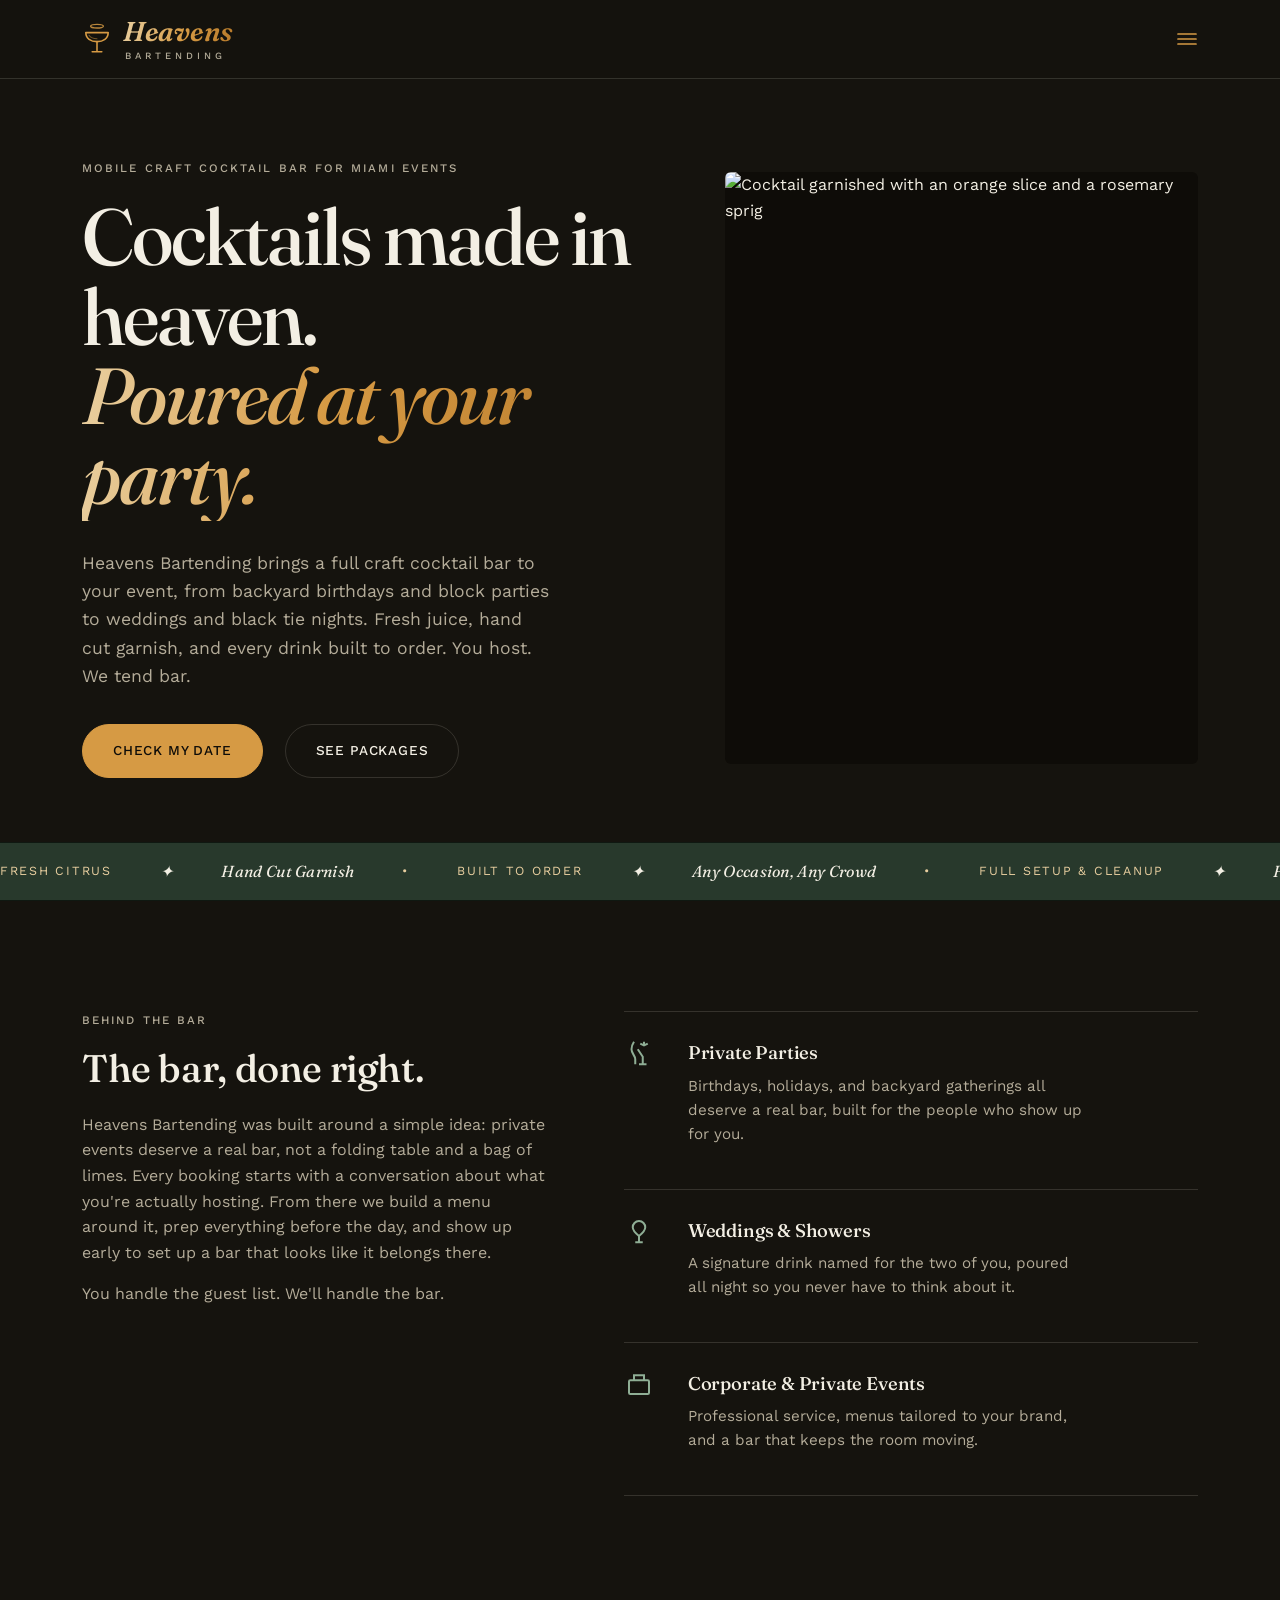
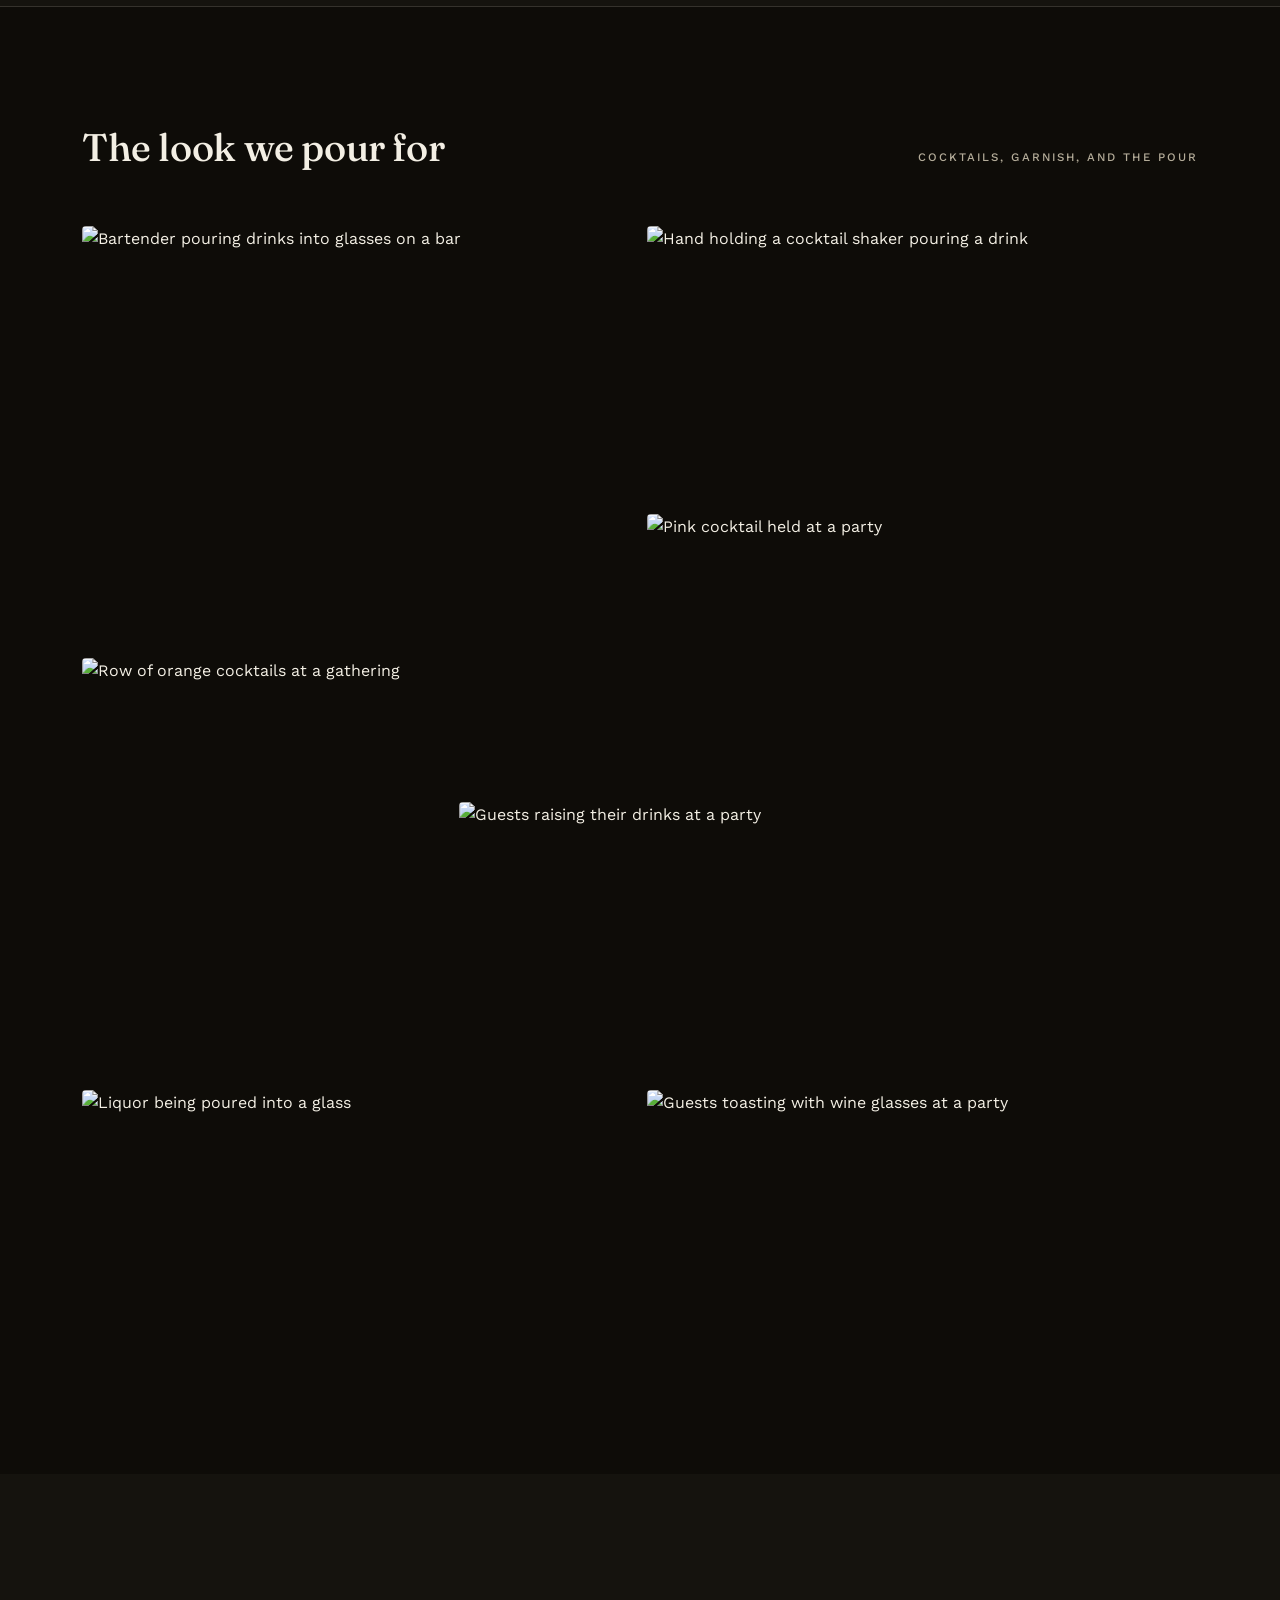
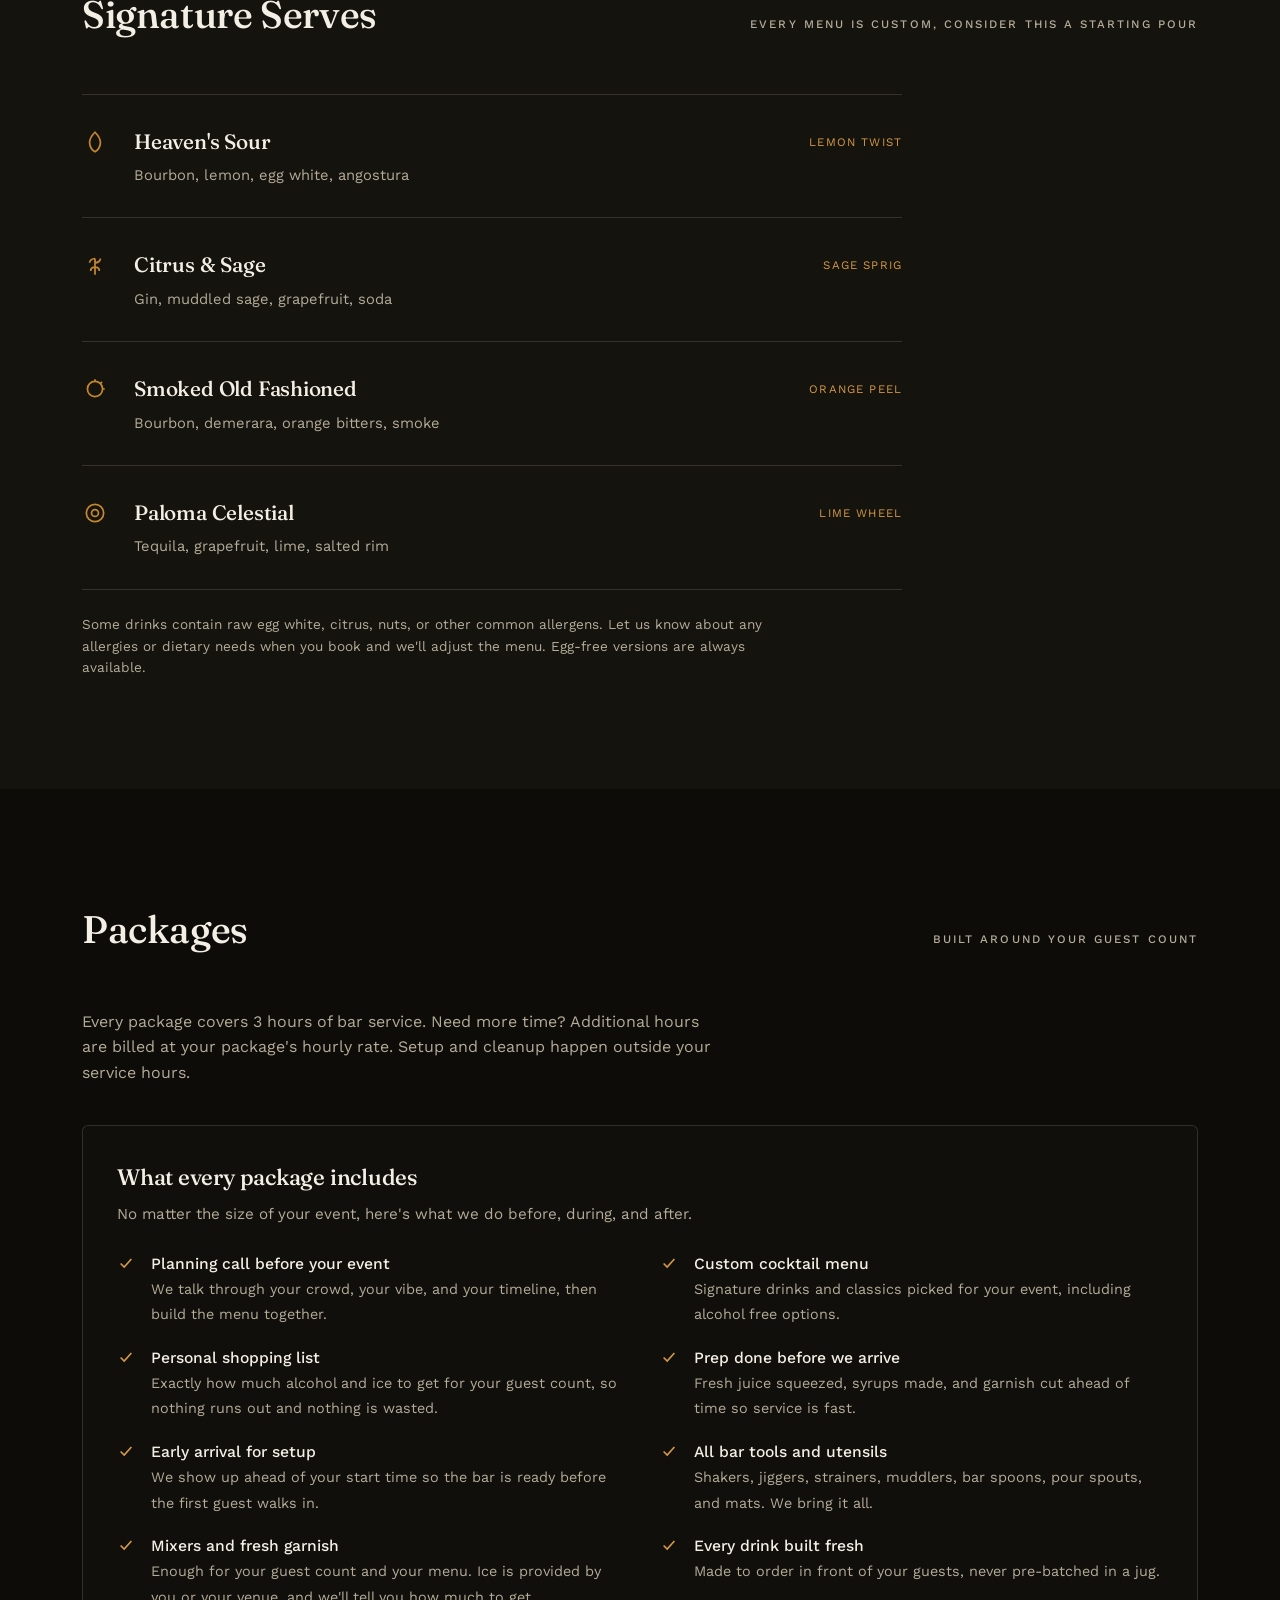
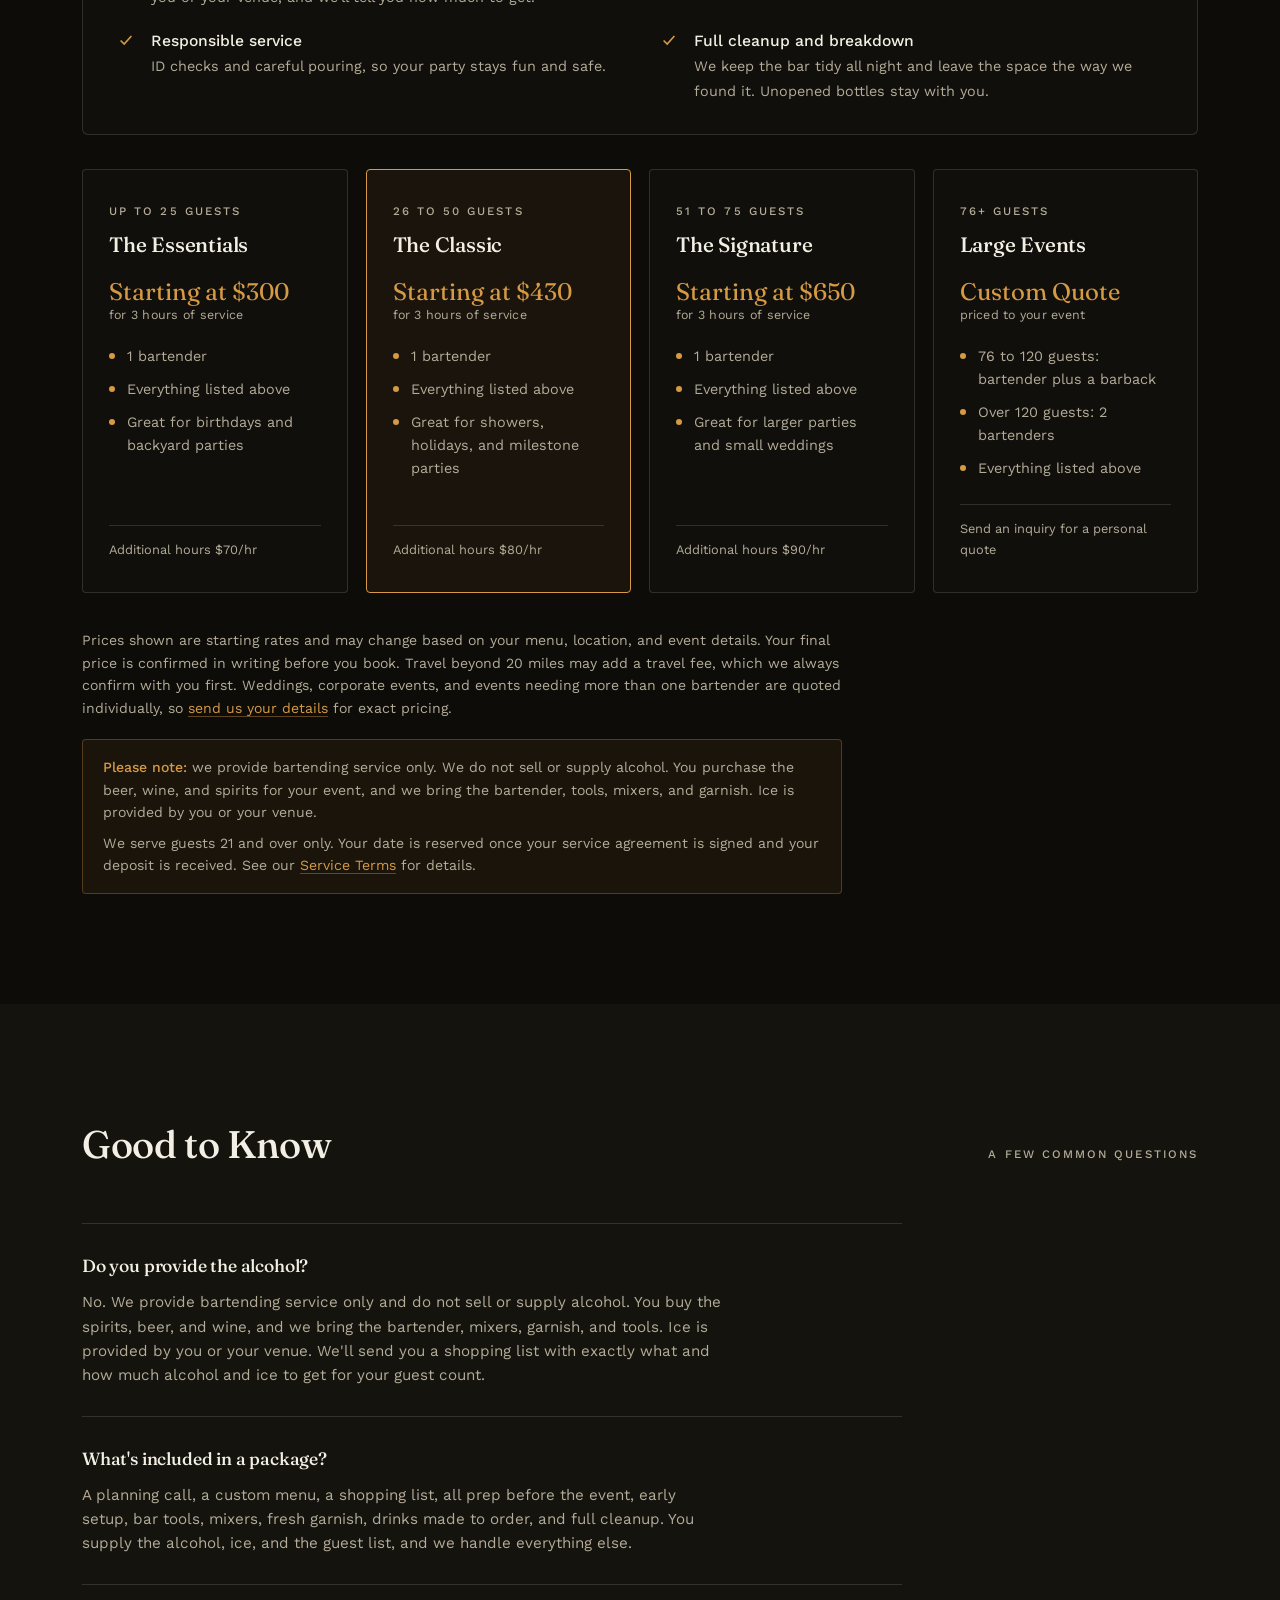
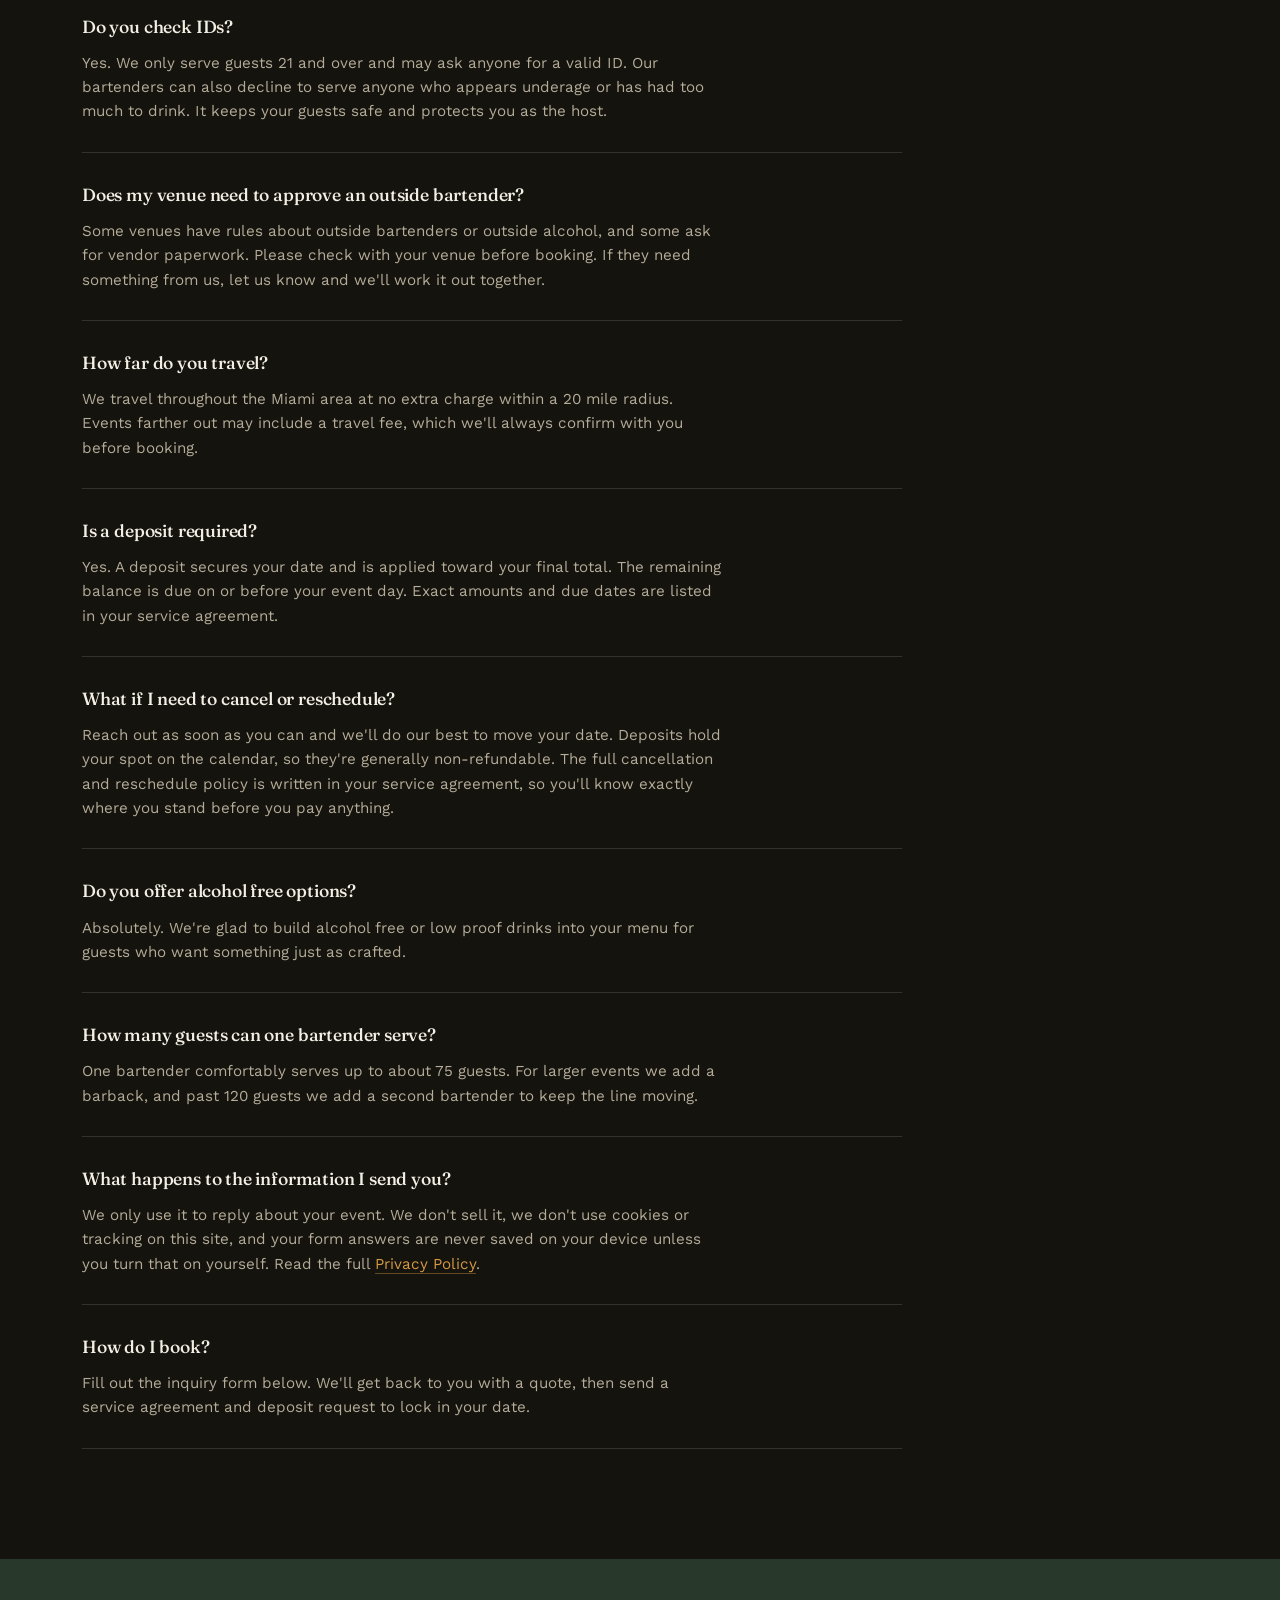
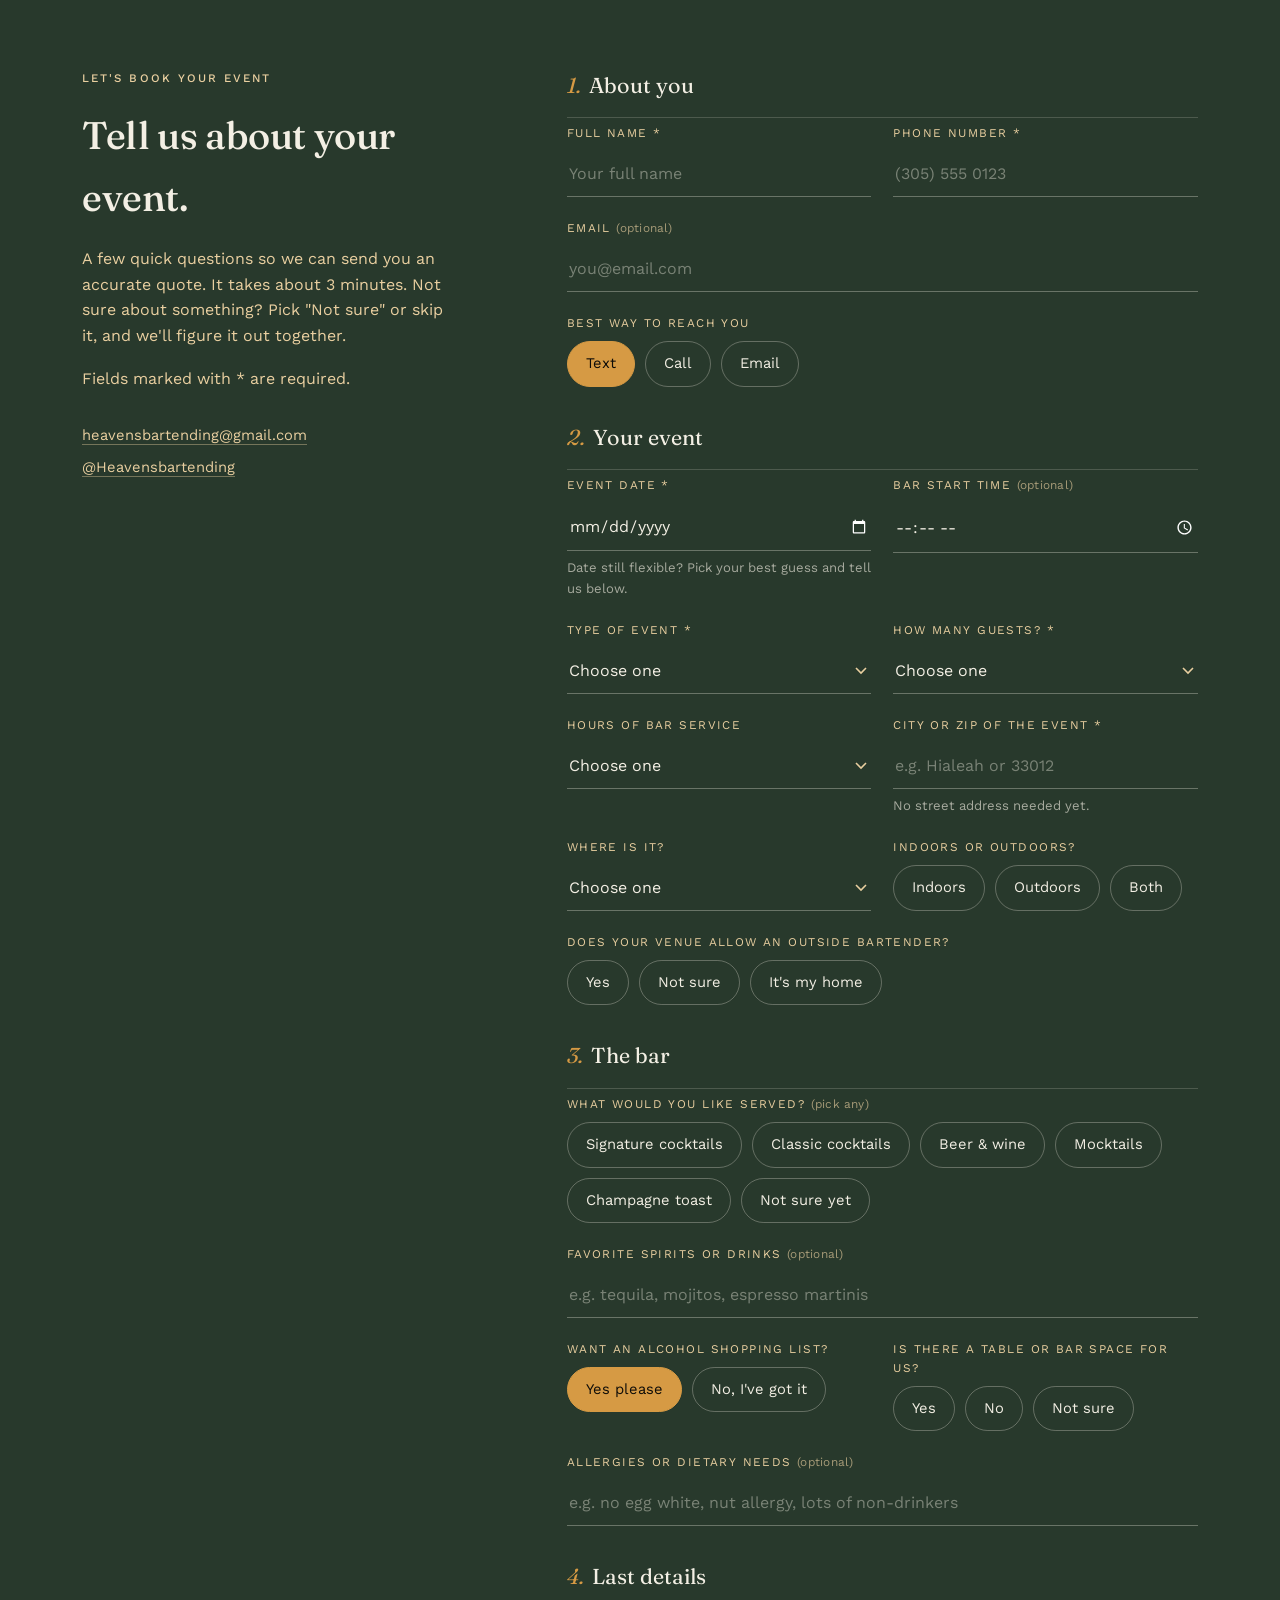
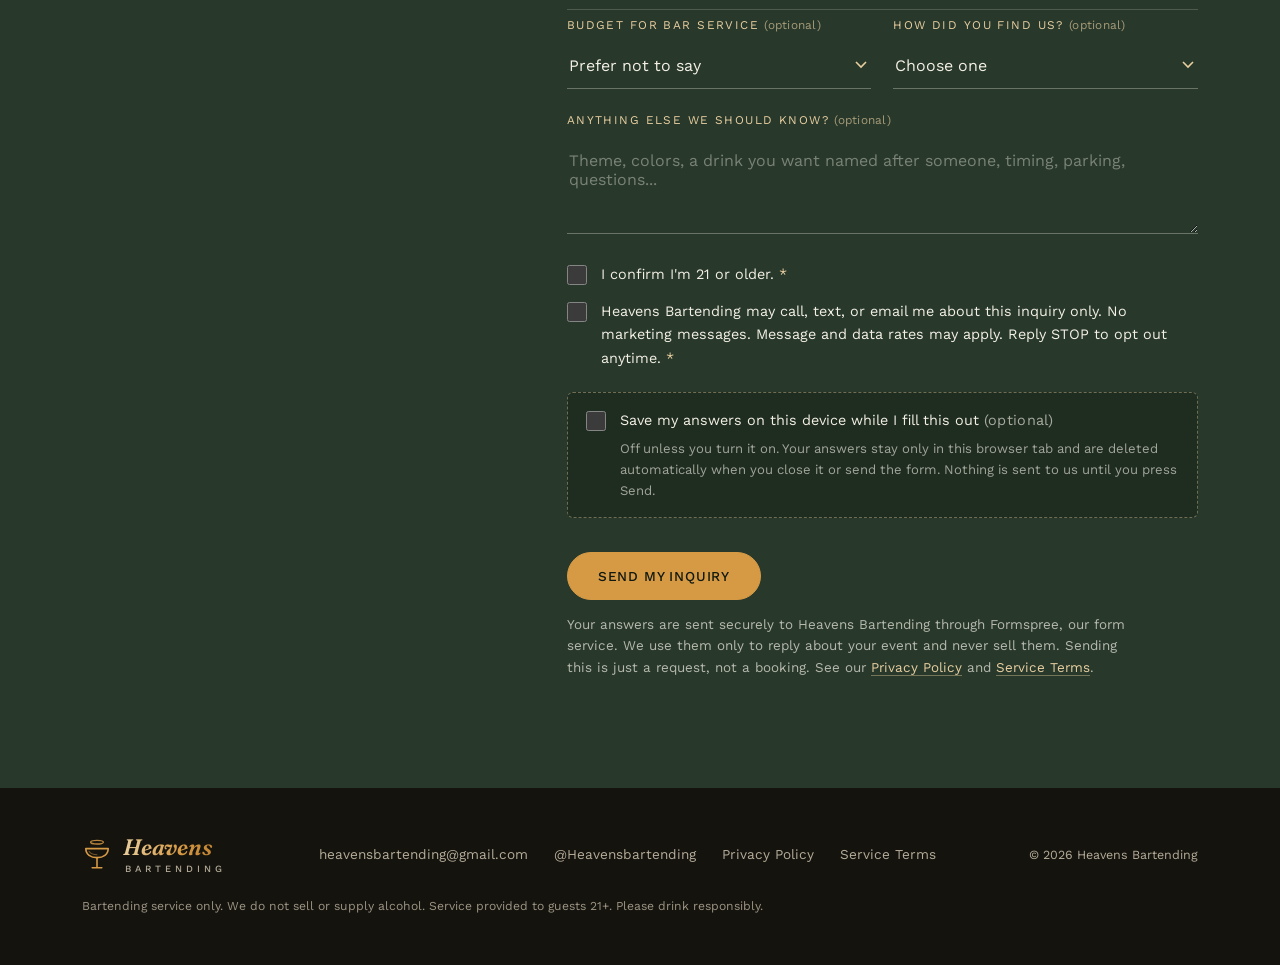
==== commit 8d47a718: "Remove sample-photo caption and restore original share image Drops the "Sample photos from Unsplash " ====
--- a/index.html
+++ b/index.html
@@ -345,7 +345,6 @@
   .g2{grid-column:span 3; grid-row:span 2;}
   .g3,.g4,.g5{grid-column:span 2; grid-row:span 2;}
   .g6,.g7{grid-column:span 3; grid-row:span 2;}
-  .photo-note{margin-top:20px; font-size:0.82rem; color:var(--ink-soft);}
   @media (max-width:900px){
     .grid-gallery{grid-template-columns:repeat(2,1fr); grid-auto-rows:160px;}
     .g1,.g2,.g3,.g4,.g5,.g6,.g7{grid-column:span 1; grid-row:span 2;}
@@ -415,7 +414,7 @@
   }
   .package-extra{font-size:0.8rem; color:var(--ink-soft); border-top:1px solid var(--line); padding-top:14px;}
   .packages-note{margin-top:36px; font-size:0.88rem; color:var(--ink-soft); max-width:760px;}
-  .packages-note a, .disclaimer a, .menu-note a, .photo-note a{color:var(--amber); border-bottom:1px solid rgba(214,154,68,0.4);}
+  .packages-note a, .disclaimer a, .menu-note a{color:var(--amber); border-bottom:1px solid rgba(214,154,68,0.4);}
   .disclaimer{
     margin-top:20px; max-width:760px;
     border:1px solid rgba(214,154,68,0.3);
@@ -769,7 +768,6 @@
             alt="Guests toasting with wine glasses at a party"
             loading="lazy" decoding="async"></figure>
       </div>
-      <p class="photo-note">Sample photos from <a href="https://unsplash.com" target="_blank" rel="noopener noreferrer">Unsplash</a> for now. Photos from our own events are coming soon.</p>
     </div>
   </section>
 
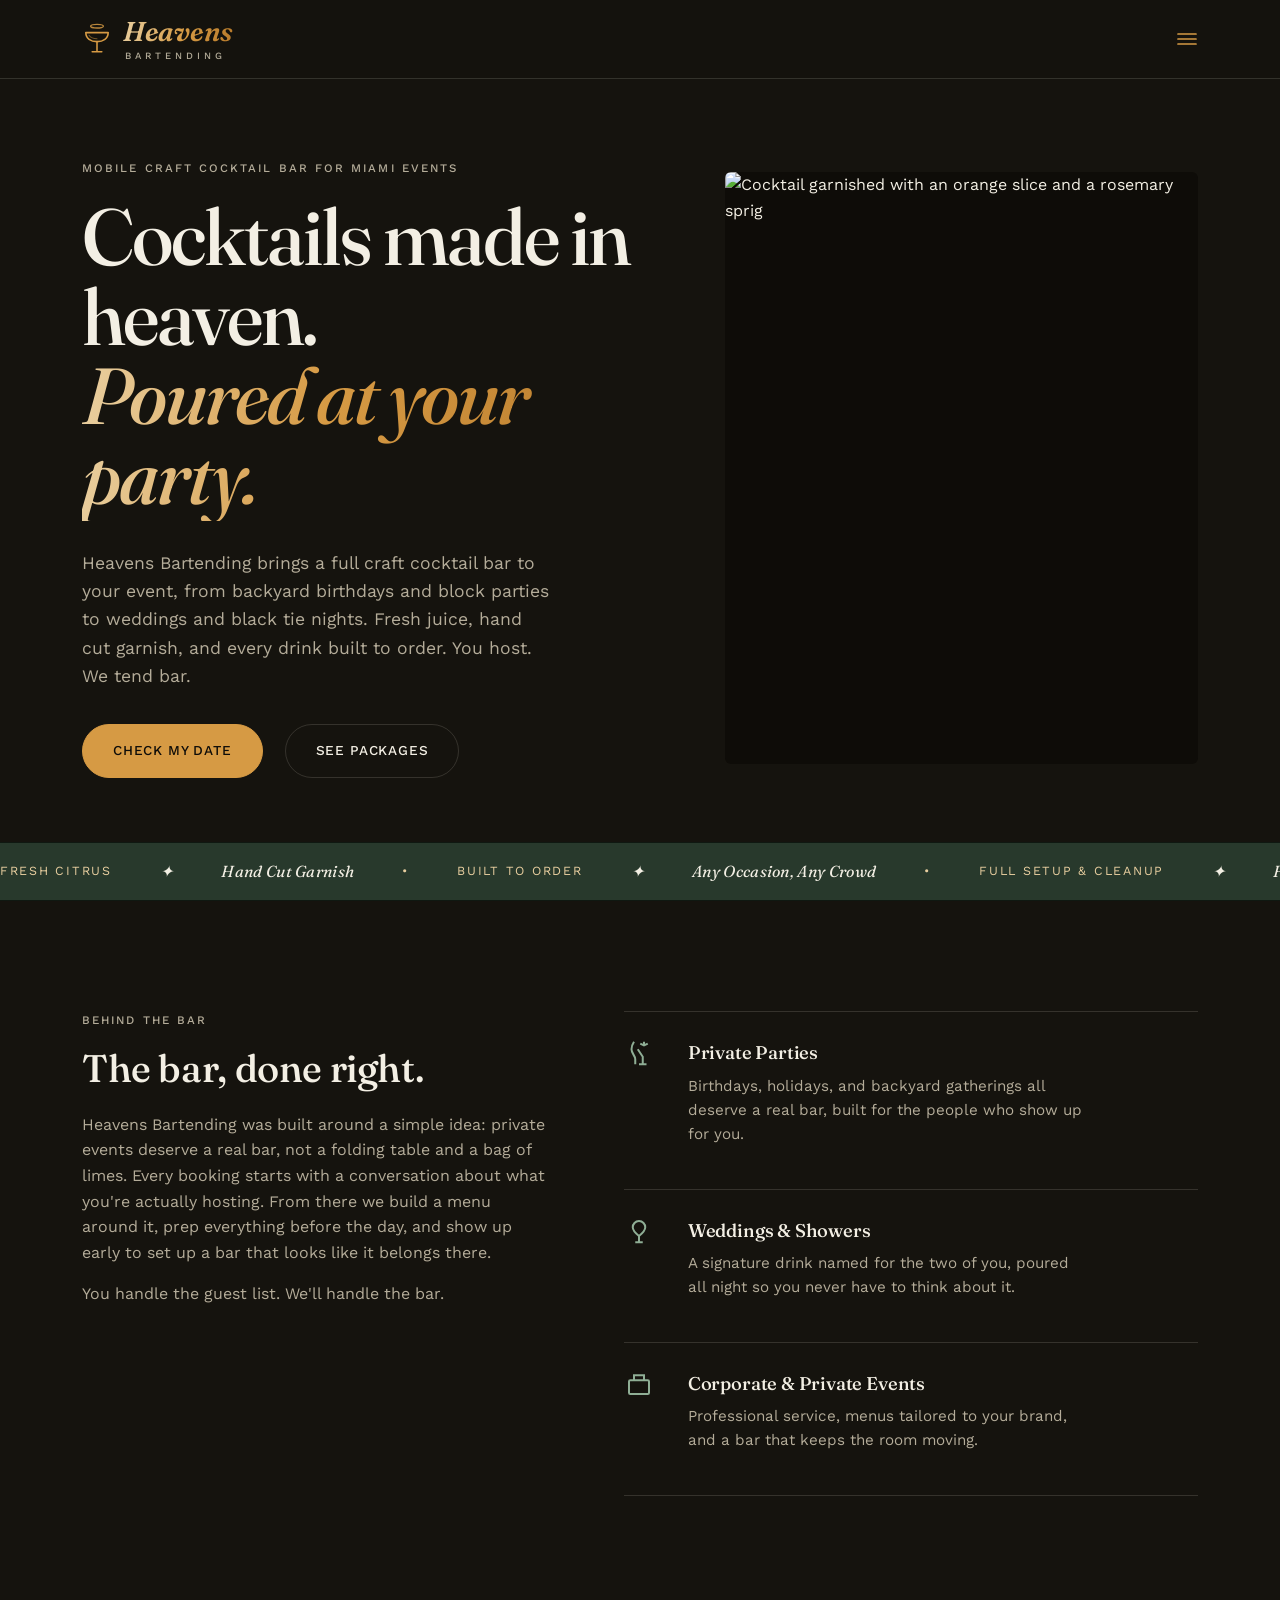
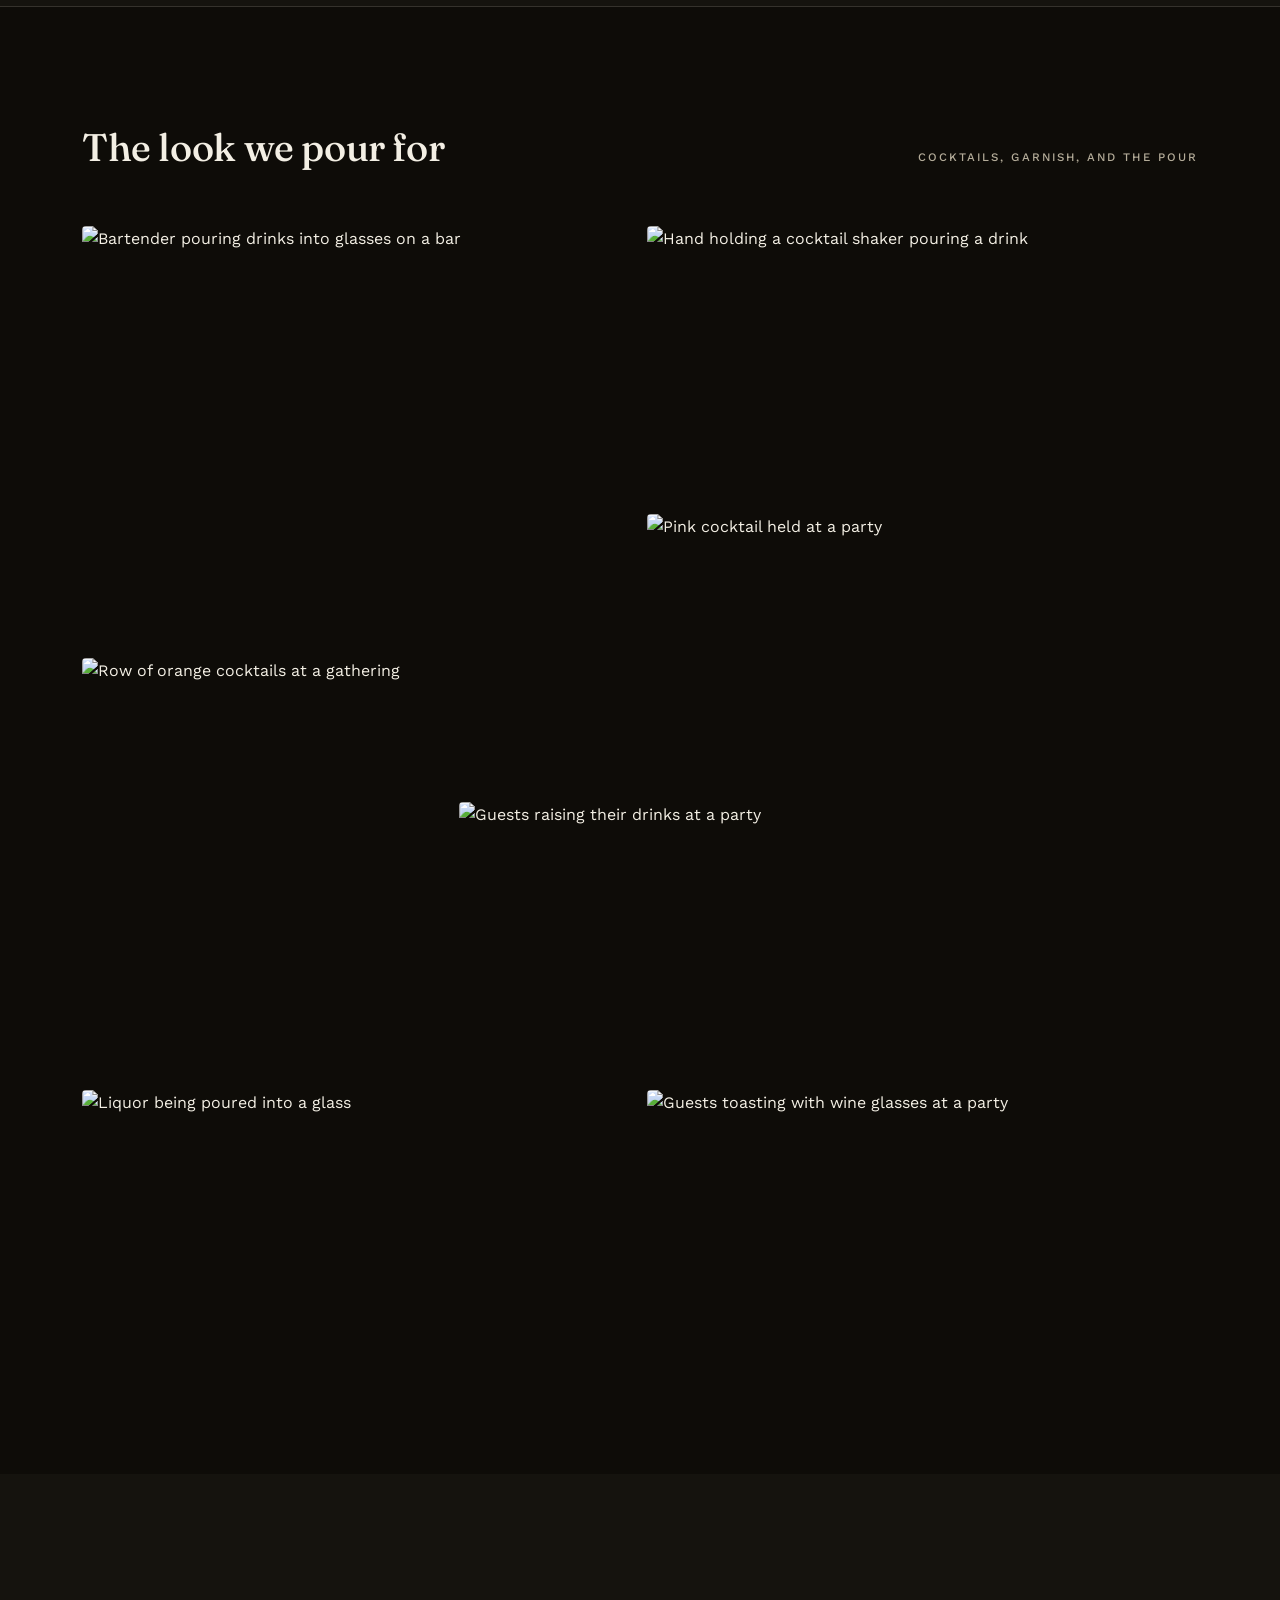
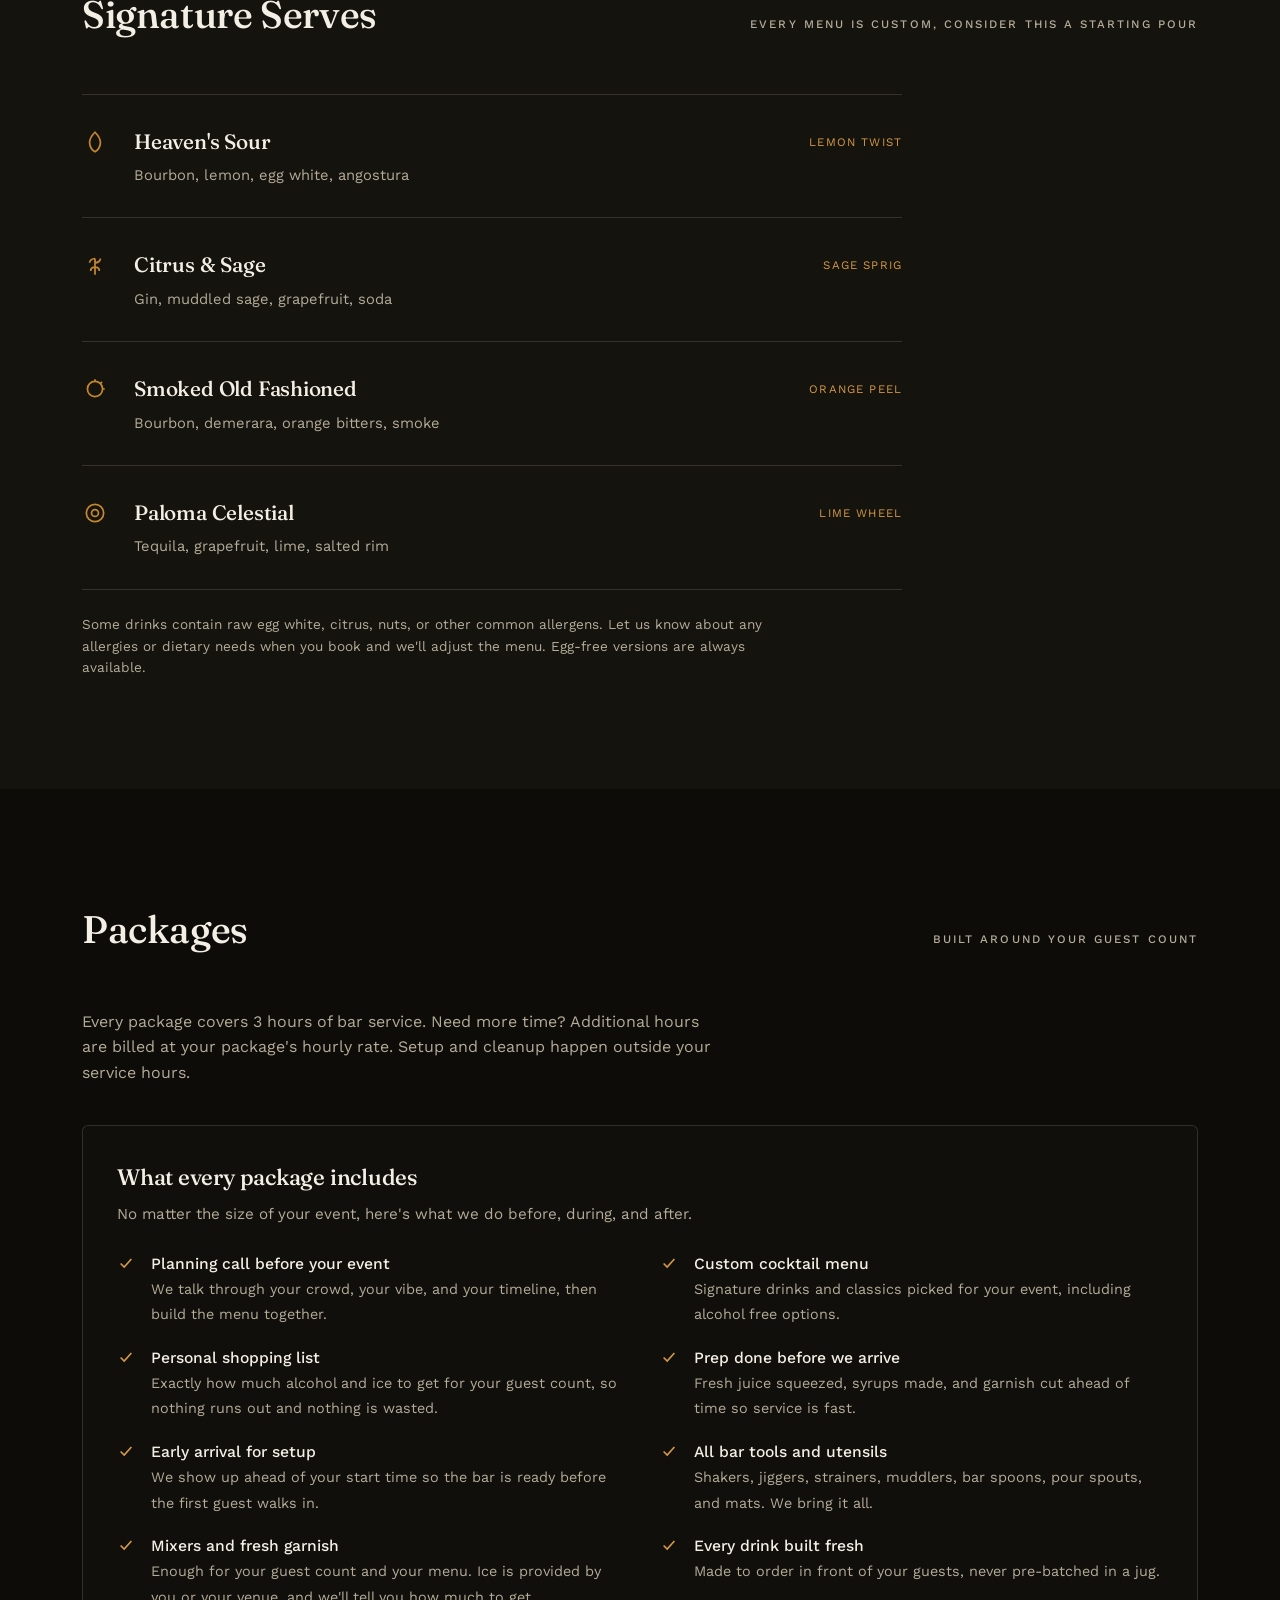
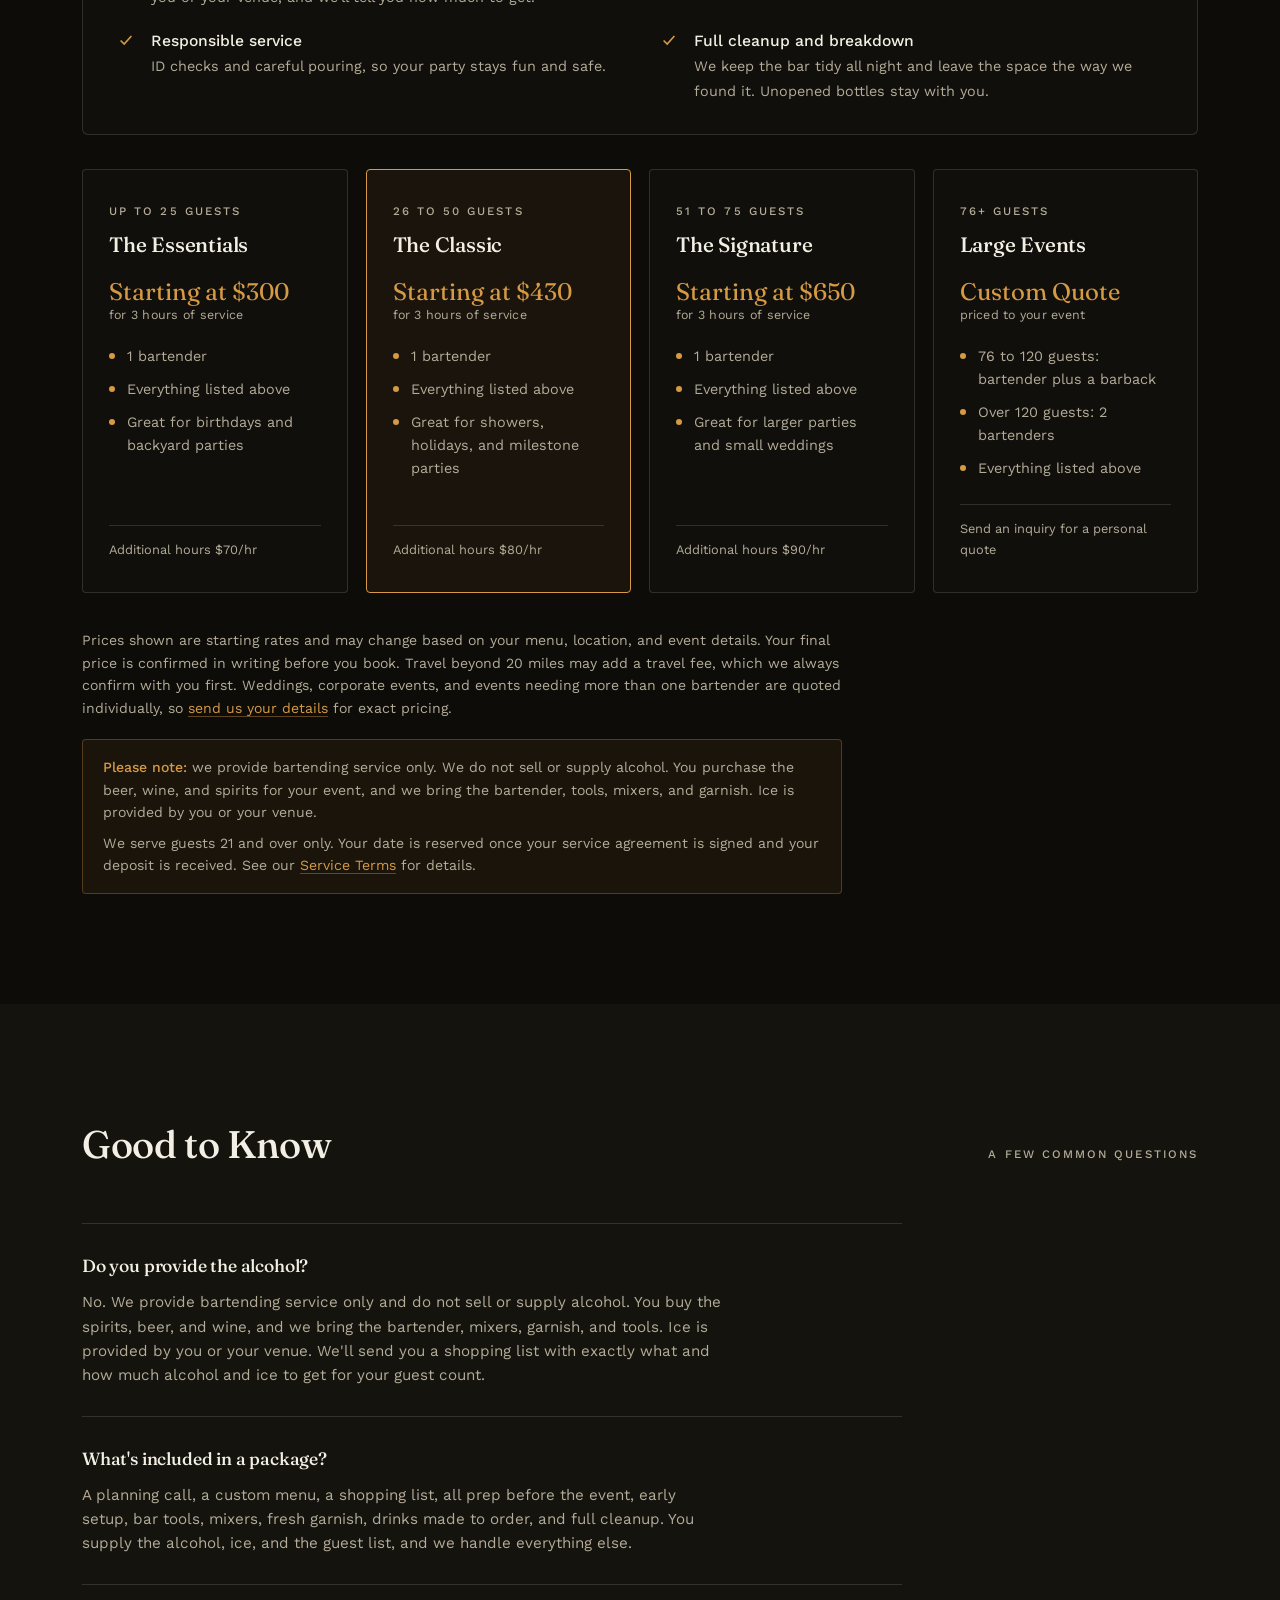
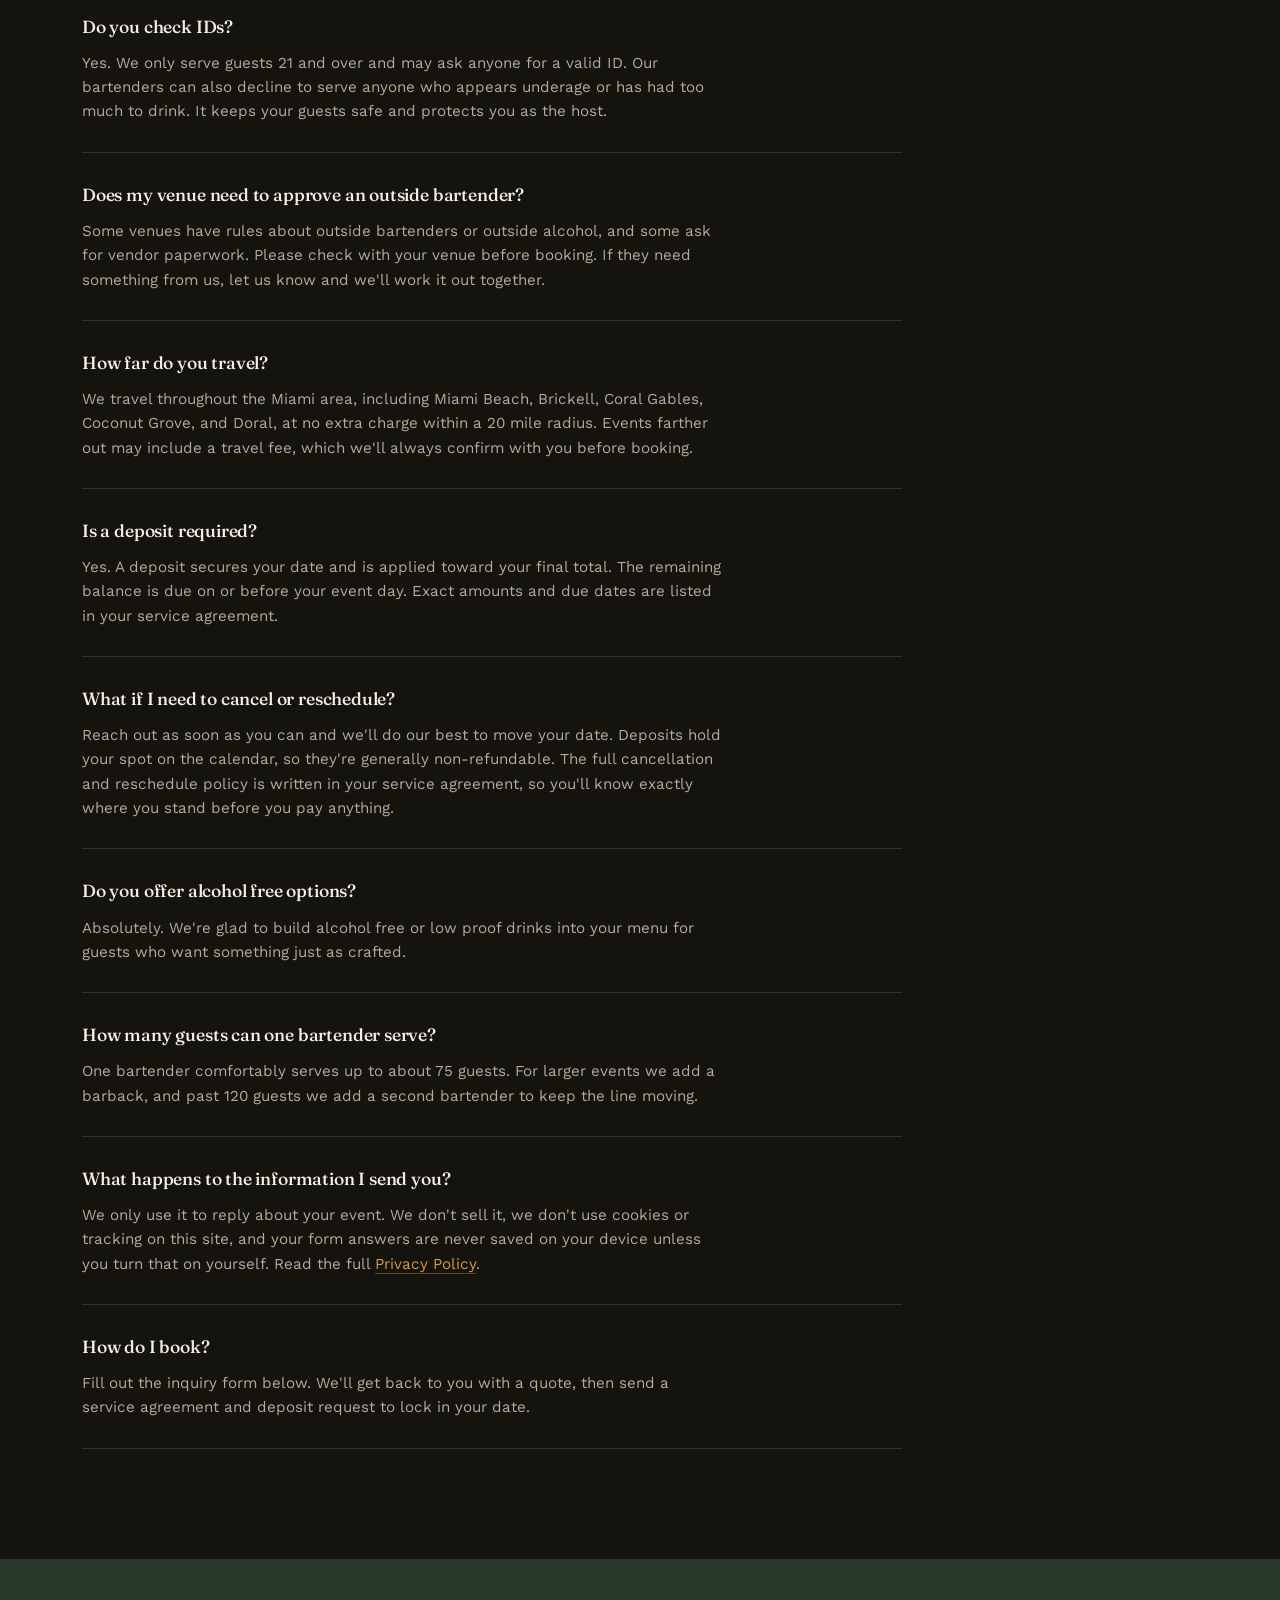
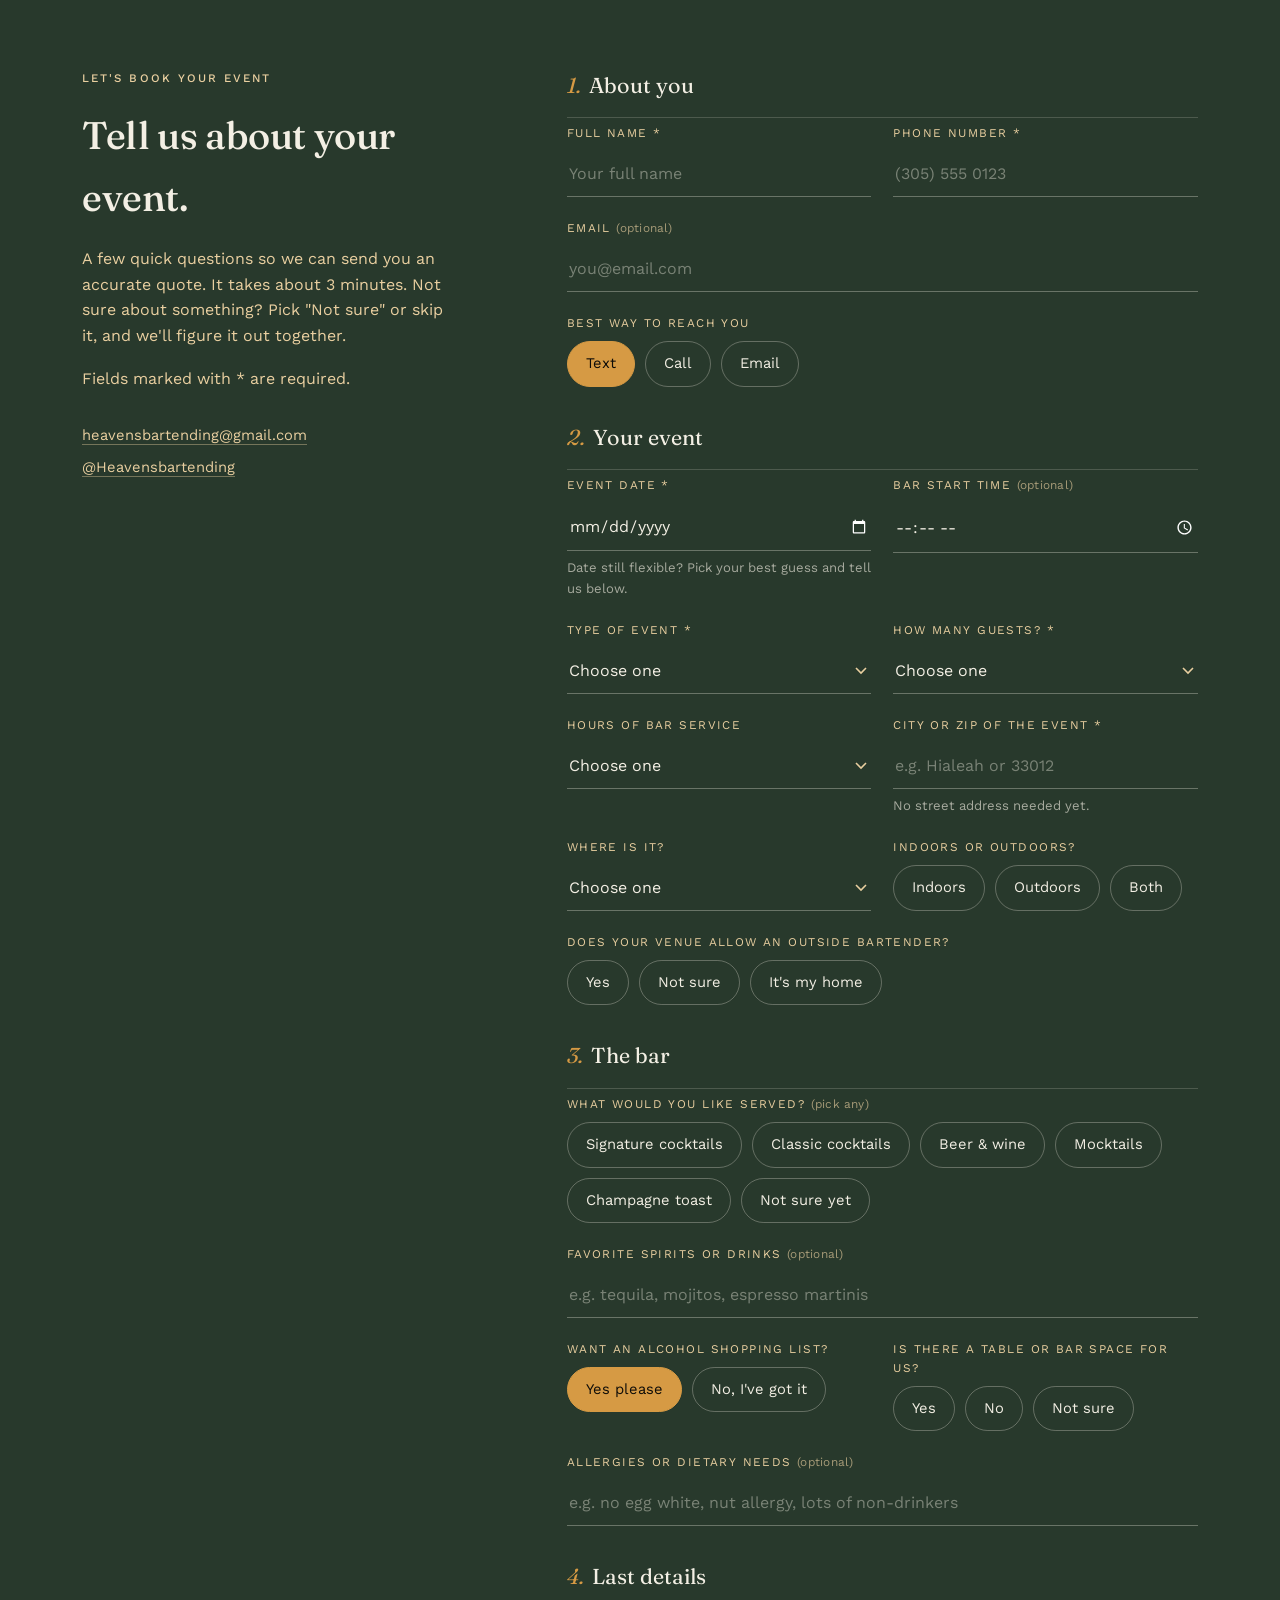
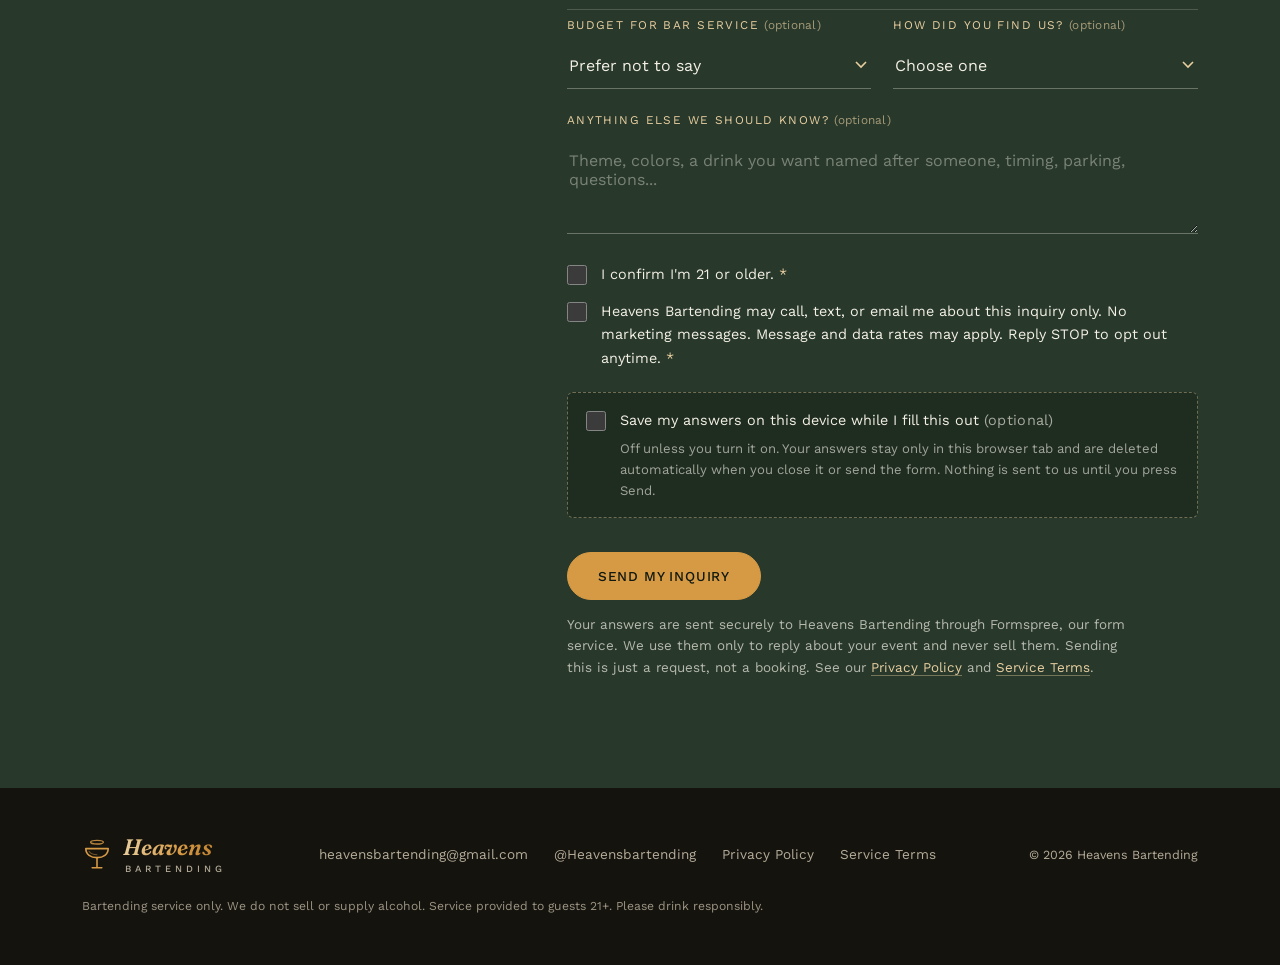
==== commit 2f0121c9: "Improve SEO: sitemap, robots.txt, structured data, local keywords - Add robots.txt and sitemap.xml s" ====
--- a/index.html
+++ b/index.html
@@ -44,15 +44,149 @@
 <script type="application/ld+json">
 {
   "@context": "https://schema.org",
-  "@type": "LocalBusiness",
-  "name": "Heavens Bartending",
-  "description": "Mobile craft cocktail bartending service for weddings, private parties, and corporate events across Miami. Clients supply the alcohol.",
-  "url": "https://heavensbartending.netlify.app/",
-  "image": "https://heavensbartending.netlify.app/og-image.png",
-  "email": "heavensbartending@gmail.com",
-  "sameAs": ["https://instagram.com/Heavensbartending"],
-  "areaServed": { "@type": "City", "name": "Miami, FL" },
-  "priceRange": "$$"
+  "@graph": [
+    {
+      "@type": "LocalBusiness",
+      "@id": "https://heavensbartending.netlify.app/#business",
+      "name": "Heavens Bartending",
+      "description": "Mobile craft cocktail bartending service for weddings, private parties, and corporate events across Miami. Clients supply the alcohol.",
+      "url": "https://heavensbartending.netlify.app/",
+      "image": "https://heavensbartending.netlify.app/og-image.png",
+      "logo": "https://heavensbartending.netlify.app/icon-512.png",
+      "email": "heavensbartending@gmail.com",
+      "sameAs": [
+        "https://instagram.com/Heavensbartending"
+      ],
+      "areaServed": [
+        {
+          "@type": "City",
+          "name": "Miami, FL"
+        },
+        {
+          "@type": "City",
+          "name": "Miami Beach, FL"
+        },
+        {
+          "@type": "City",
+          "name": "Coral Gables, FL"
+        },
+        {
+          "@type": "City",
+          "name": "Doral, FL"
+        },
+        {
+          "@type": "Place",
+          "name": "Brickell, Miami, FL"
+        },
+        {
+          "@type": "Place",
+          "name": "Coconut Grove, Miami, FL"
+        }
+      ],
+      "knowsAbout": [
+        "Mobile bartending",
+        "Craft cocktails",
+        "Wedding bartending",
+        "Private event bartending",
+        "Corporate event bartending"
+      ],
+      "priceRange": "$$"
+    },
+    {
+      "@type": "FAQPage",
+      "@id": "https://heavensbartending.netlify.app/#faq",
+      "mainEntity": [
+        {
+          "@type": "Question",
+          "name": "Do you provide the alcohol?",
+          "acceptedAnswer": {
+            "@type": "Answer",
+            "text": "No. We provide bartending service only and do not sell or supply alcohol. You buy the spirits, beer, and wine, and we bring the bartender, mixers, garnish, and tools. Ice is provided by you or your venue. We'll send you a shopping list with exactly what and how much alcohol and ice to get for your guest count."
+          }
+        },
+        {
+          "@type": "Question",
+          "name": "What's included in a package?",
+          "acceptedAnswer": {
+            "@type": "Answer",
+            "text": "A planning call, a custom menu, a shopping list, all prep before the event, early setup, bar tools, mixers, fresh garnish, drinks made to order, and full cleanup. You supply the alcohol, ice, and the guest list, and we handle everything else."
+          }
+        },
+        {
+          "@type": "Question",
+          "name": "Do you check IDs?",
+          "acceptedAnswer": {
+            "@type": "Answer",
+            "text": "Yes. We only serve guests 21 and over and may ask anyone for a valid ID. Our bartenders can also decline to serve anyone who appears underage or has had too much to drink. It keeps your guests safe and protects you as the host."
+          }
+        },
+        {
+          "@type": "Question",
+          "name": "Does my venue need to approve an outside bartender?",
+          "acceptedAnswer": {
+            "@type": "Answer",
+            "text": "Some venues have rules about outside bartenders or outside alcohol, and some ask for vendor paperwork. Please check with your venue before booking. If they need something from us, let us know and we'll work it out together."
+          }
+        },
+        {
+          "@type": "Question",
+          "name": "How far do you travel?",
+          "acceptedAnswer": {
+            "@type": "Answer",
+            "text": "We travel throughout the Miami area, including Miami Beach, Brickell, Coral Gables, Coconut Grove, and Doral, at no extra charge within a 20 mile radius. Events farther out may include a travel fee, which we'll always confirm with you before booking."
+          }
+        },
+        {
+          "@type": "Question",
+          "name": "Is a deposit required?",
+          "acceptedAnswer": {
+            "@type": "Answer",
+            "text": "Yes. A deposit secures your date and is applied toward your final total. The remaining balance is due on or before your event day. Exact amounts and due dates are listed in your service agreement."
+          }
+        },
+        {
+          "@type": "Question",
+          "name": "What if I need to cancel or reschedule?",
+          "acceptedAnswer": {
+            "@type": "Answer",
+            "text": "Reach out as soon as you can and we'll do our best to move your date. Deposits hold your spot on the calendar, so they're generally non-refundable. The full cancellation and reschedule policy is written in your service agreement, so you'll know exactly where you stand before you pay anything."
+          }
+        },
+        {
+          "@type": "Question",
+          "name": "Do you offer alcohol free options?",
+          "acceptedAnswer": {
+            "@type": "Answer",
+            "text": "Absolutely. We're glad to build alcohol free or low proof drinks into your menu for guests who want something just as crafted."
+          }
+        },
+        {
+          "@type": "Question",
+          "name": "How many guests can one bartender serve?",
+          "acceptedAnswer": {
+            "@type": "Answer",
+            "text": "One bartender comfortably serves up to about 75 guests. For larger events we add a barback, and past 120 guests we add a second bartender to keep the line moving."
+          }
+        },
+        {
+          "@type": "Question",
+          "name": "What happens to the information I send you?",
+          "acceptedAnswer": {
+            "@type": "Answer",
+            "text": "We only use it to reply about your event. We don't sell it, we don't use cookies or tracking on this site, and your form answers are never saved on your device unless you turn that on yourself. Read the full Privacy Policy."
+          }
+        },
+        {
+          "@type": "Question",
+          "name": "How do I book?",
+          "acceptedAnswer": {
+            "@type": "Answer",
+            "text": "Fill out the inquiry form below. We'll get back to you with a quote, then send a service agreement and deposit request to lock in your date."
+          }
+        }
+      ]
+    }
+  ]
 }
 </script>
 <style>
@@ -957,7 +1091,7 @@
         </div>
         <div class="faq-item">
           <h3>How far do you travel?</h3>
-          <p>We travel throughout the Miami area at no extra charge within a 20 mile radius. Events farther out may include a travel fee, which we'll always confirm with you before booking.</p>
+          <p>We travel throughout the Miami area, including Miami Beach, Brickell, Coral Gables, Coconut Grove, and Doral, at no extra charge within a 20 mile radius. Events farther out may include a travel fee, which we'll always confirm with you before booking.</p>
         </div>
         <div class="faq-item">
           <h3>Is a deposit required?</h3>
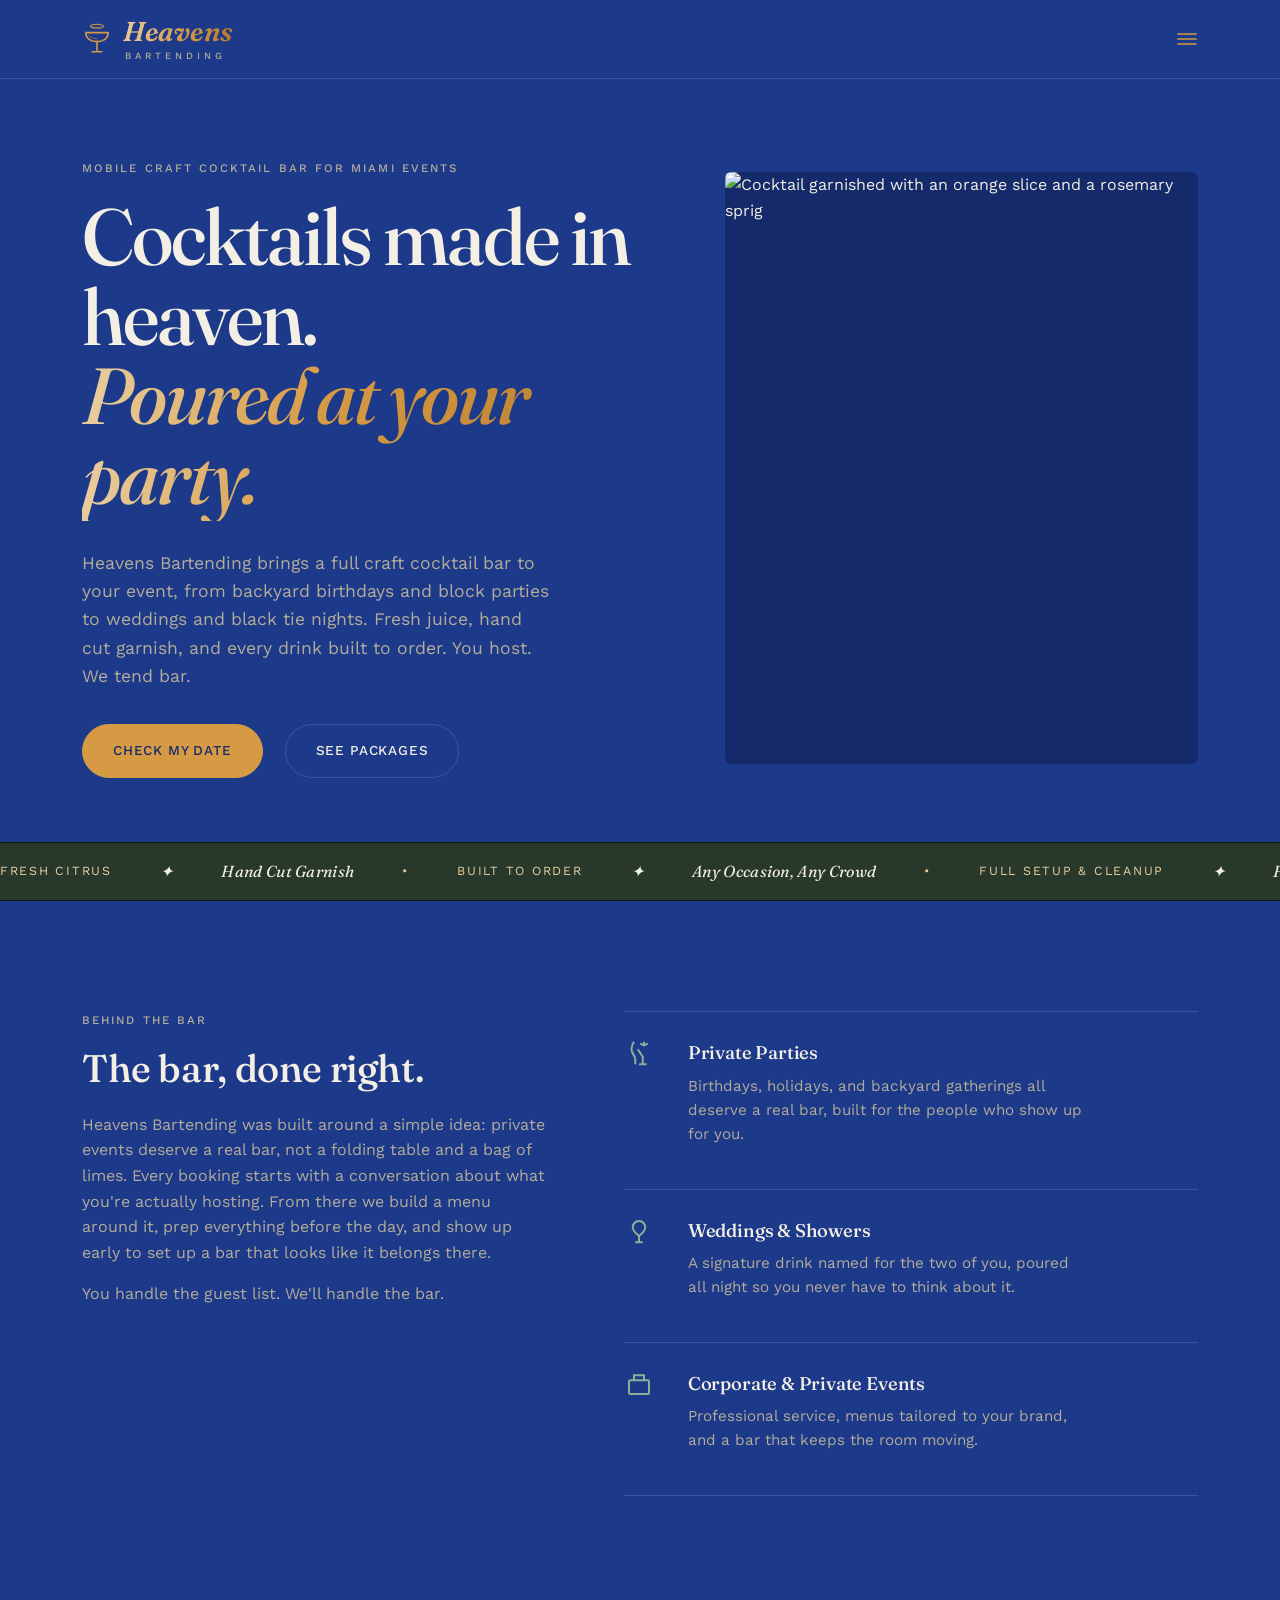
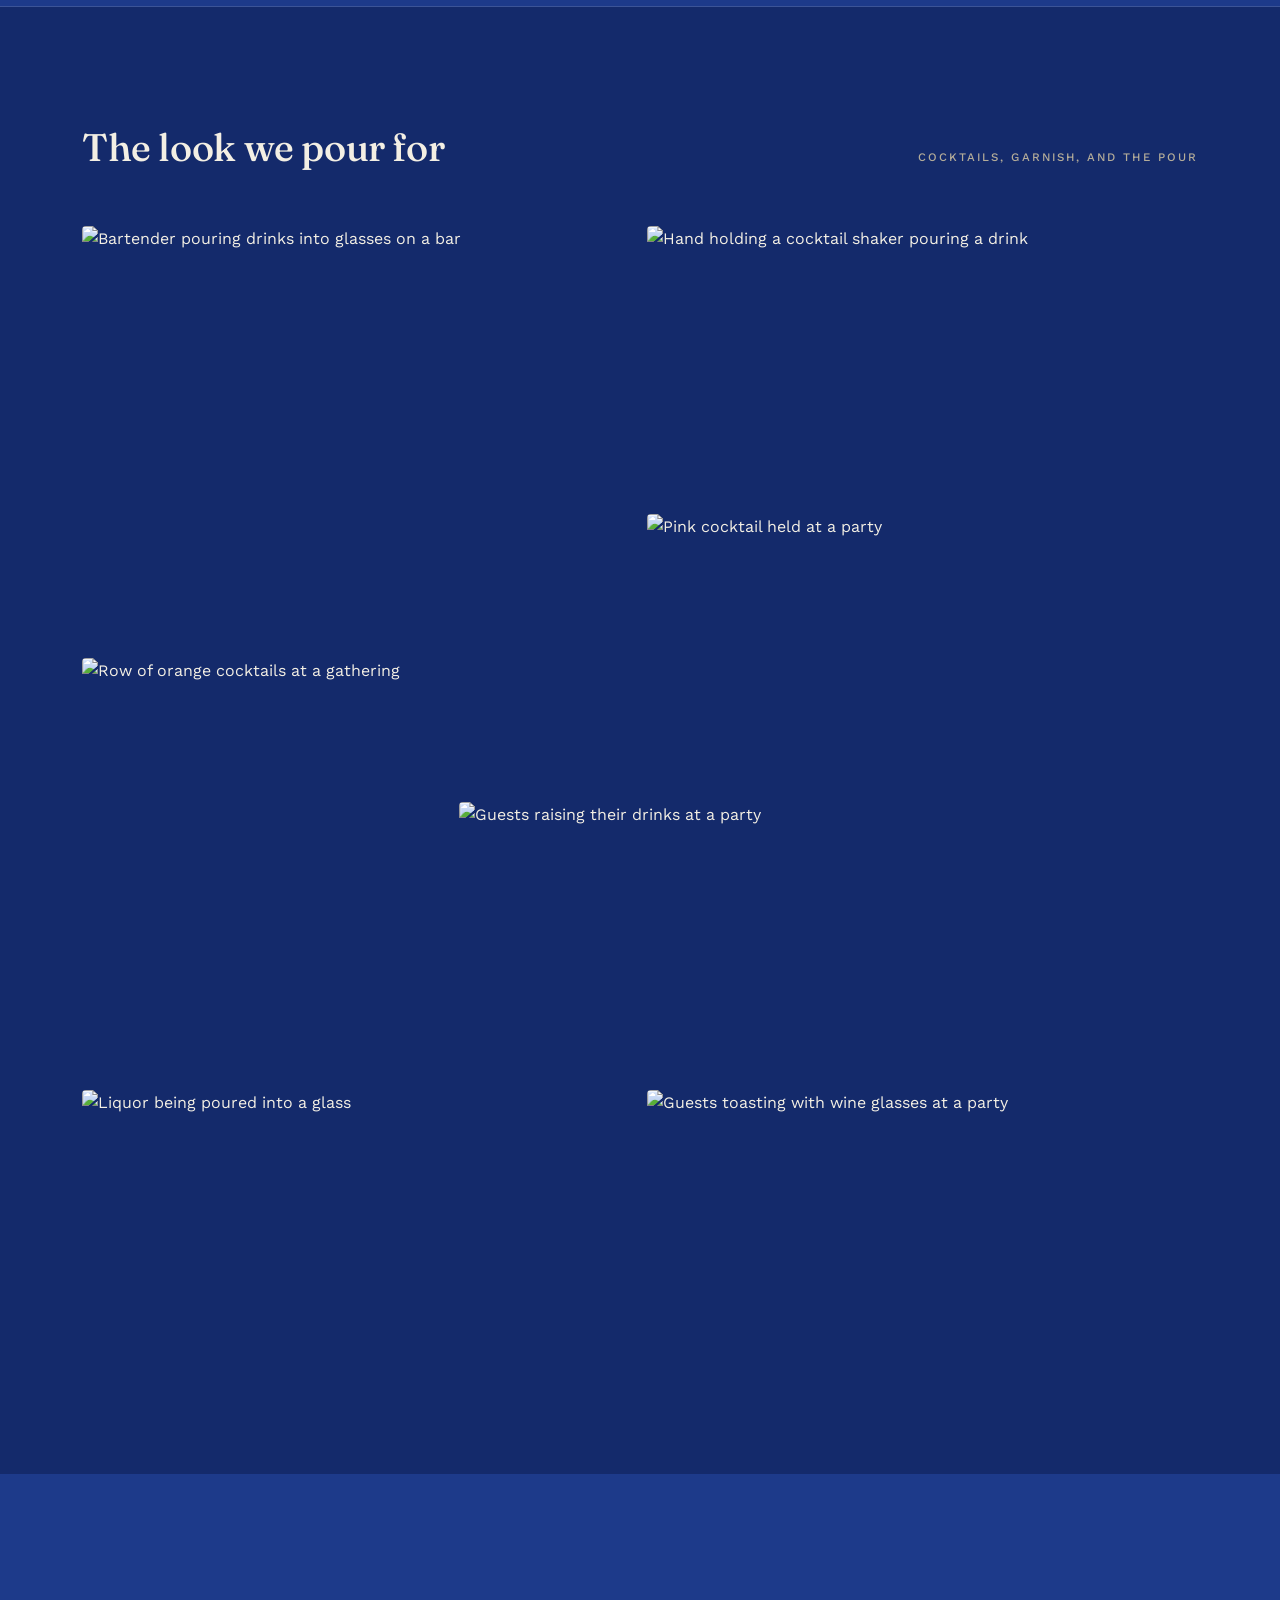
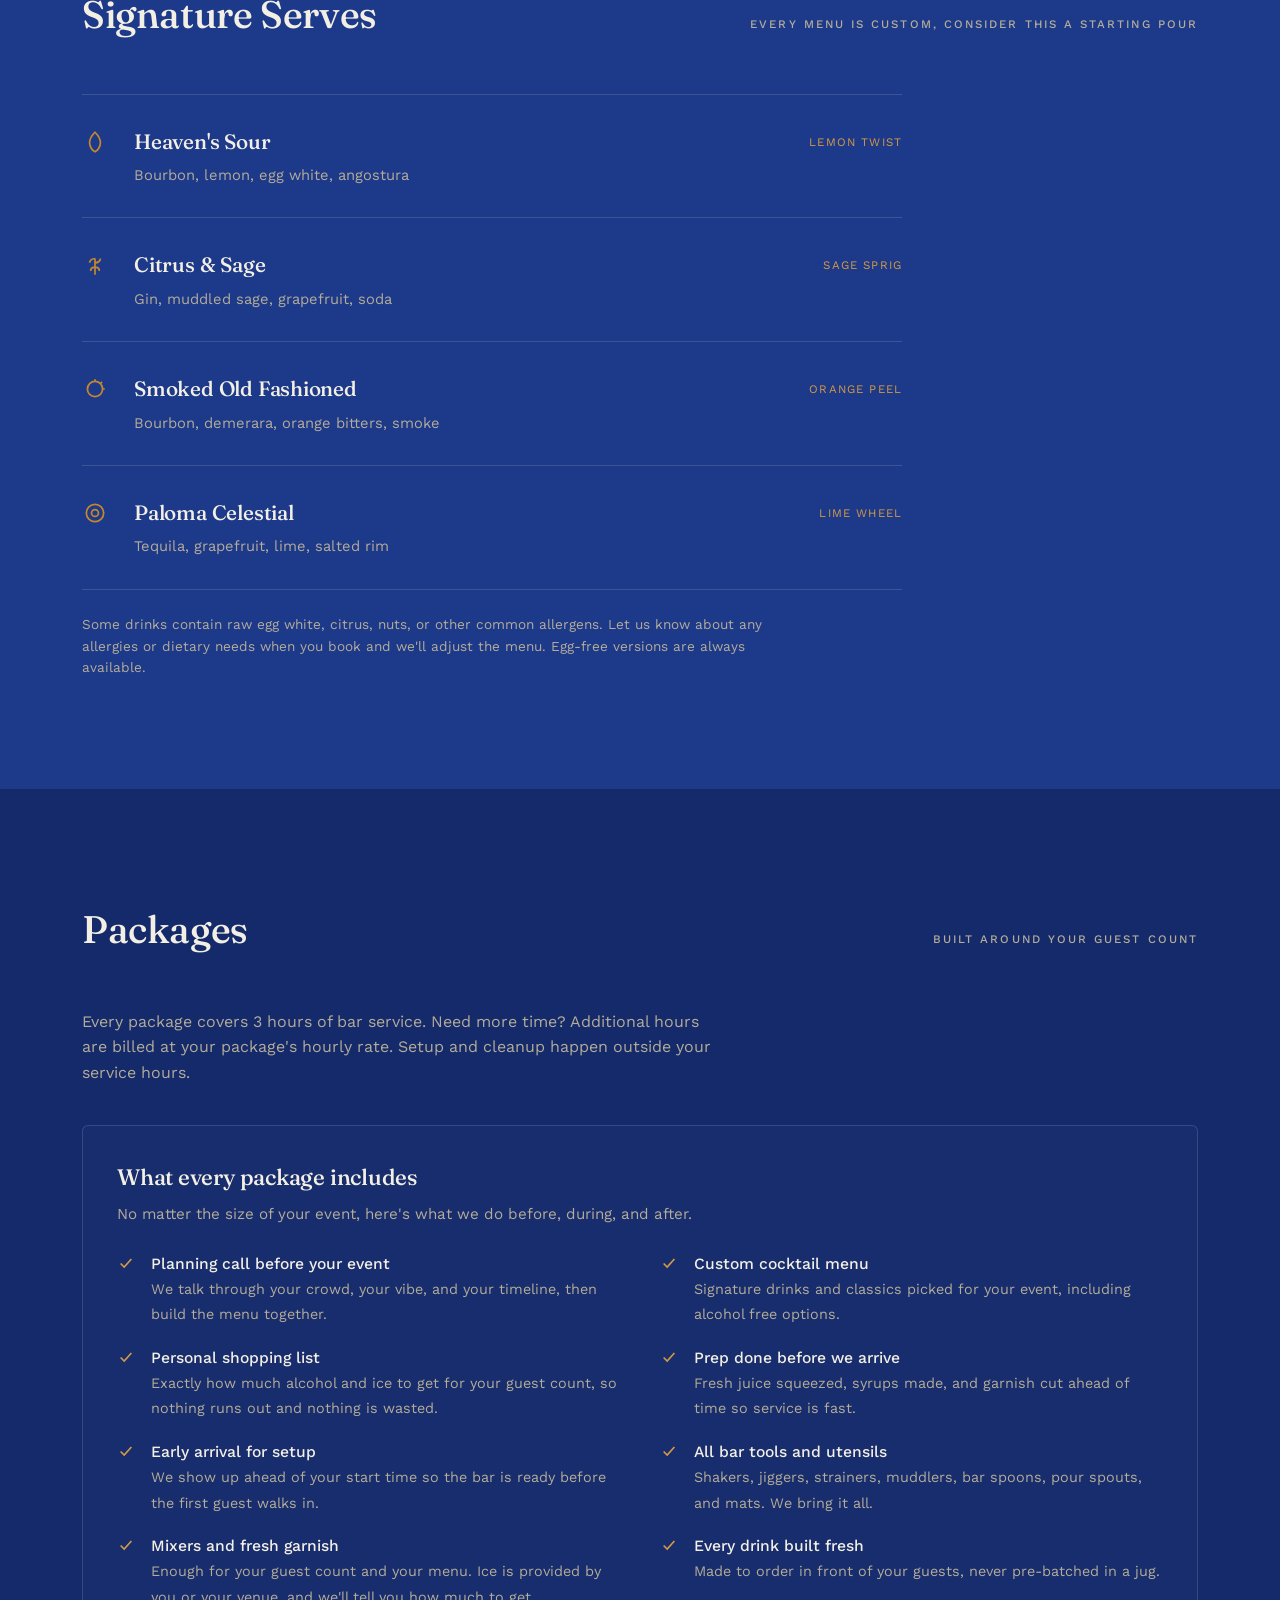
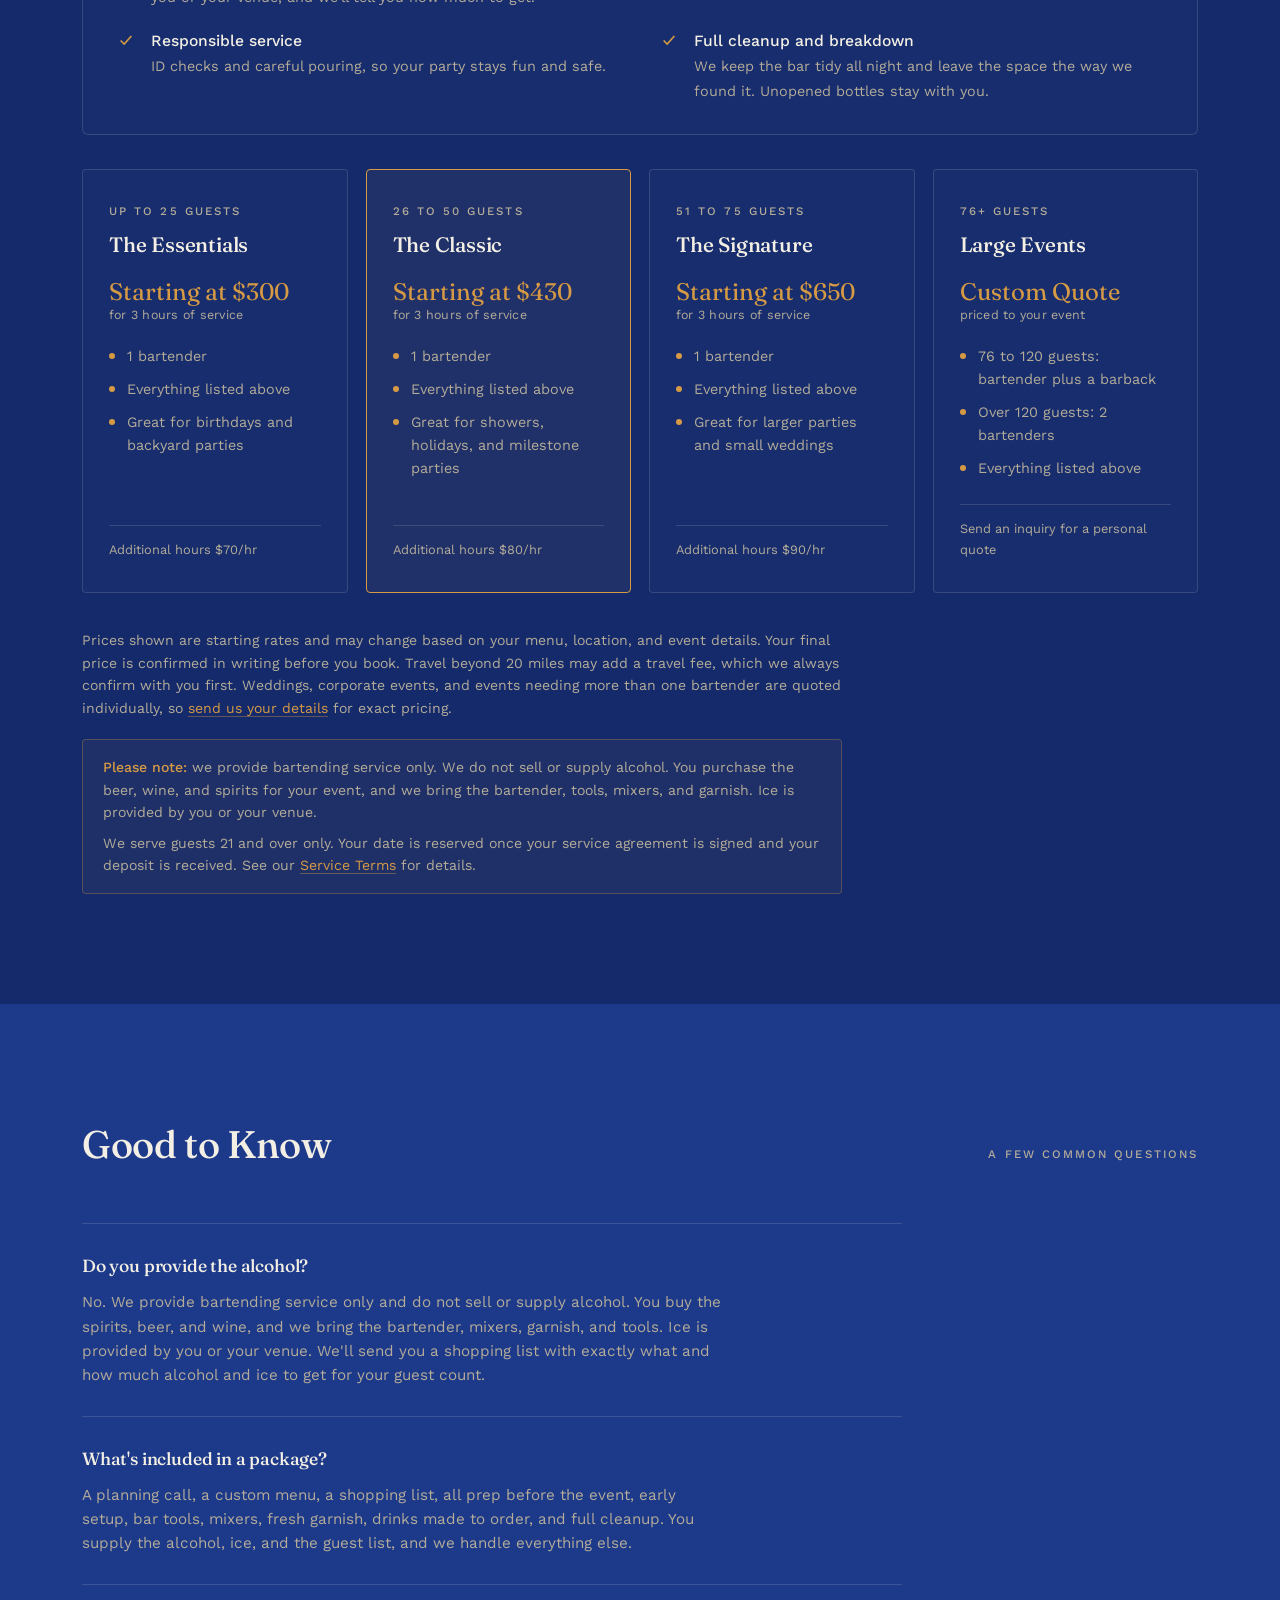
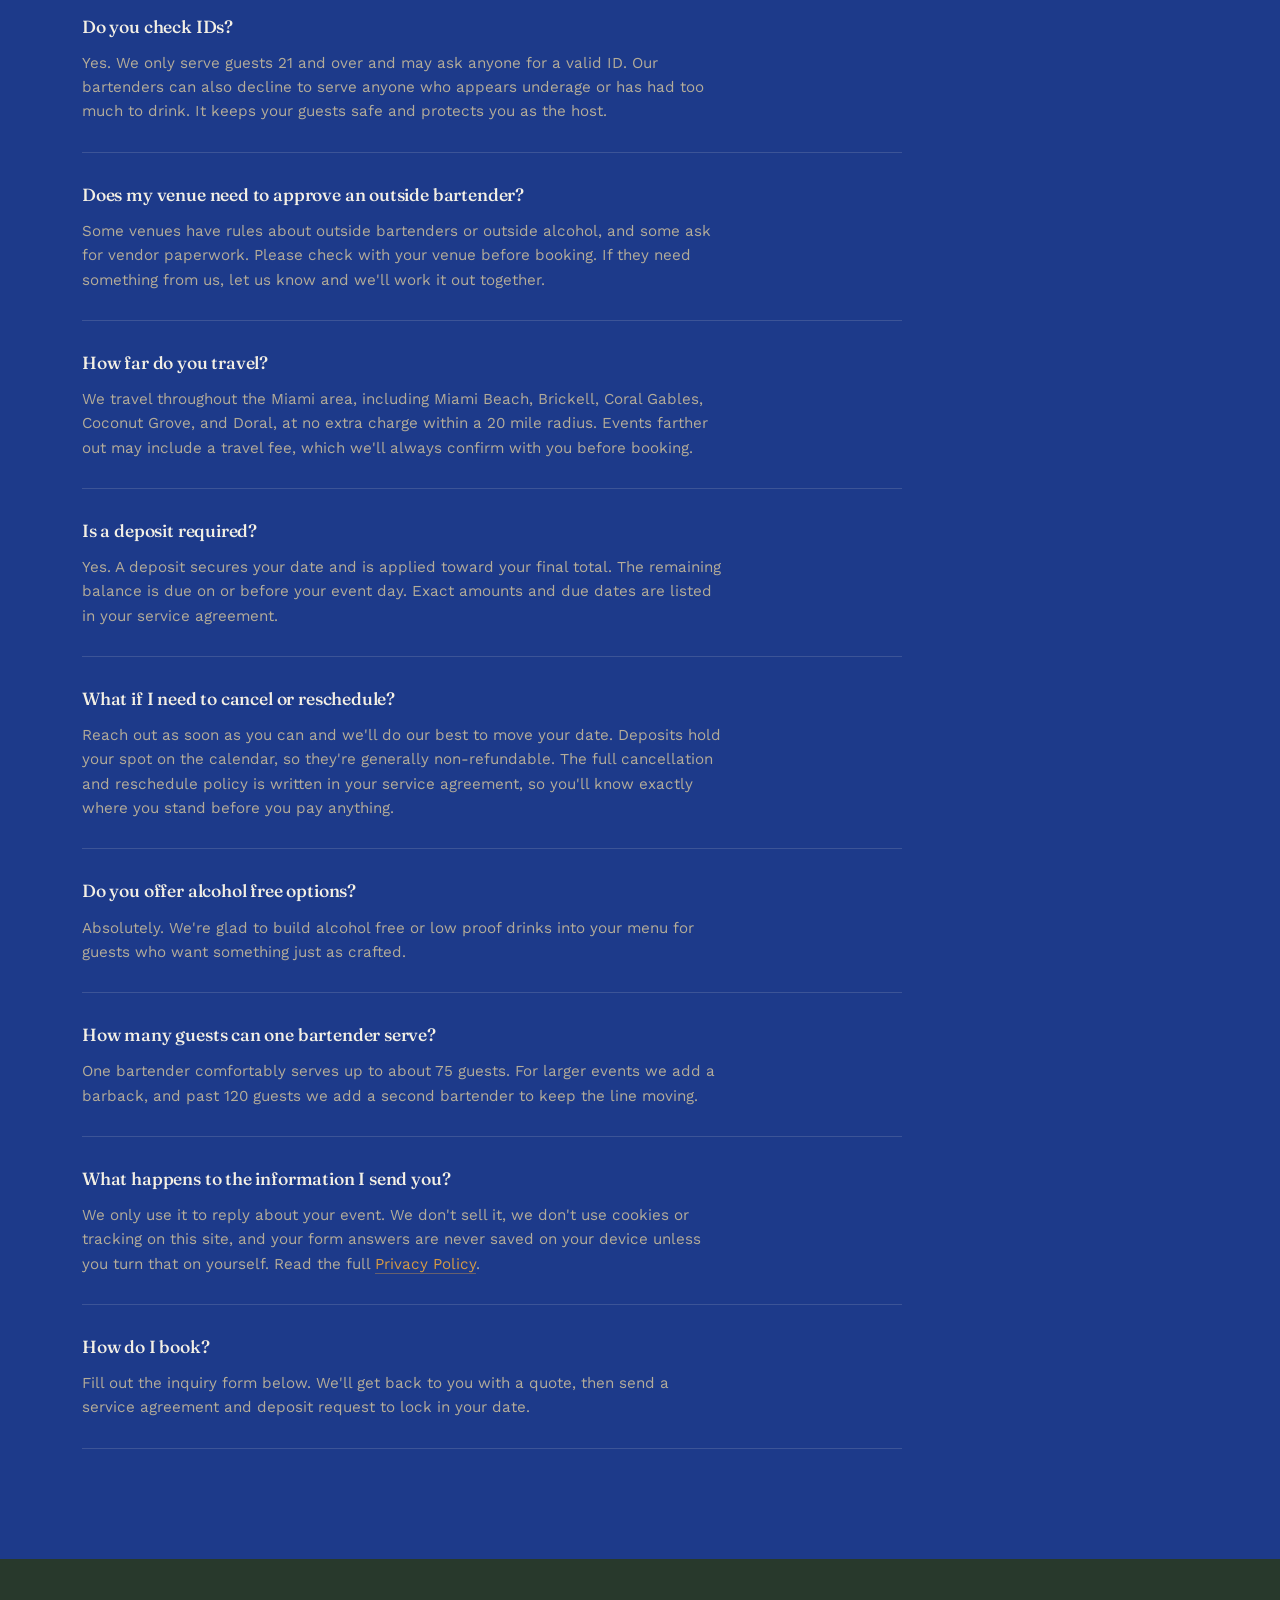
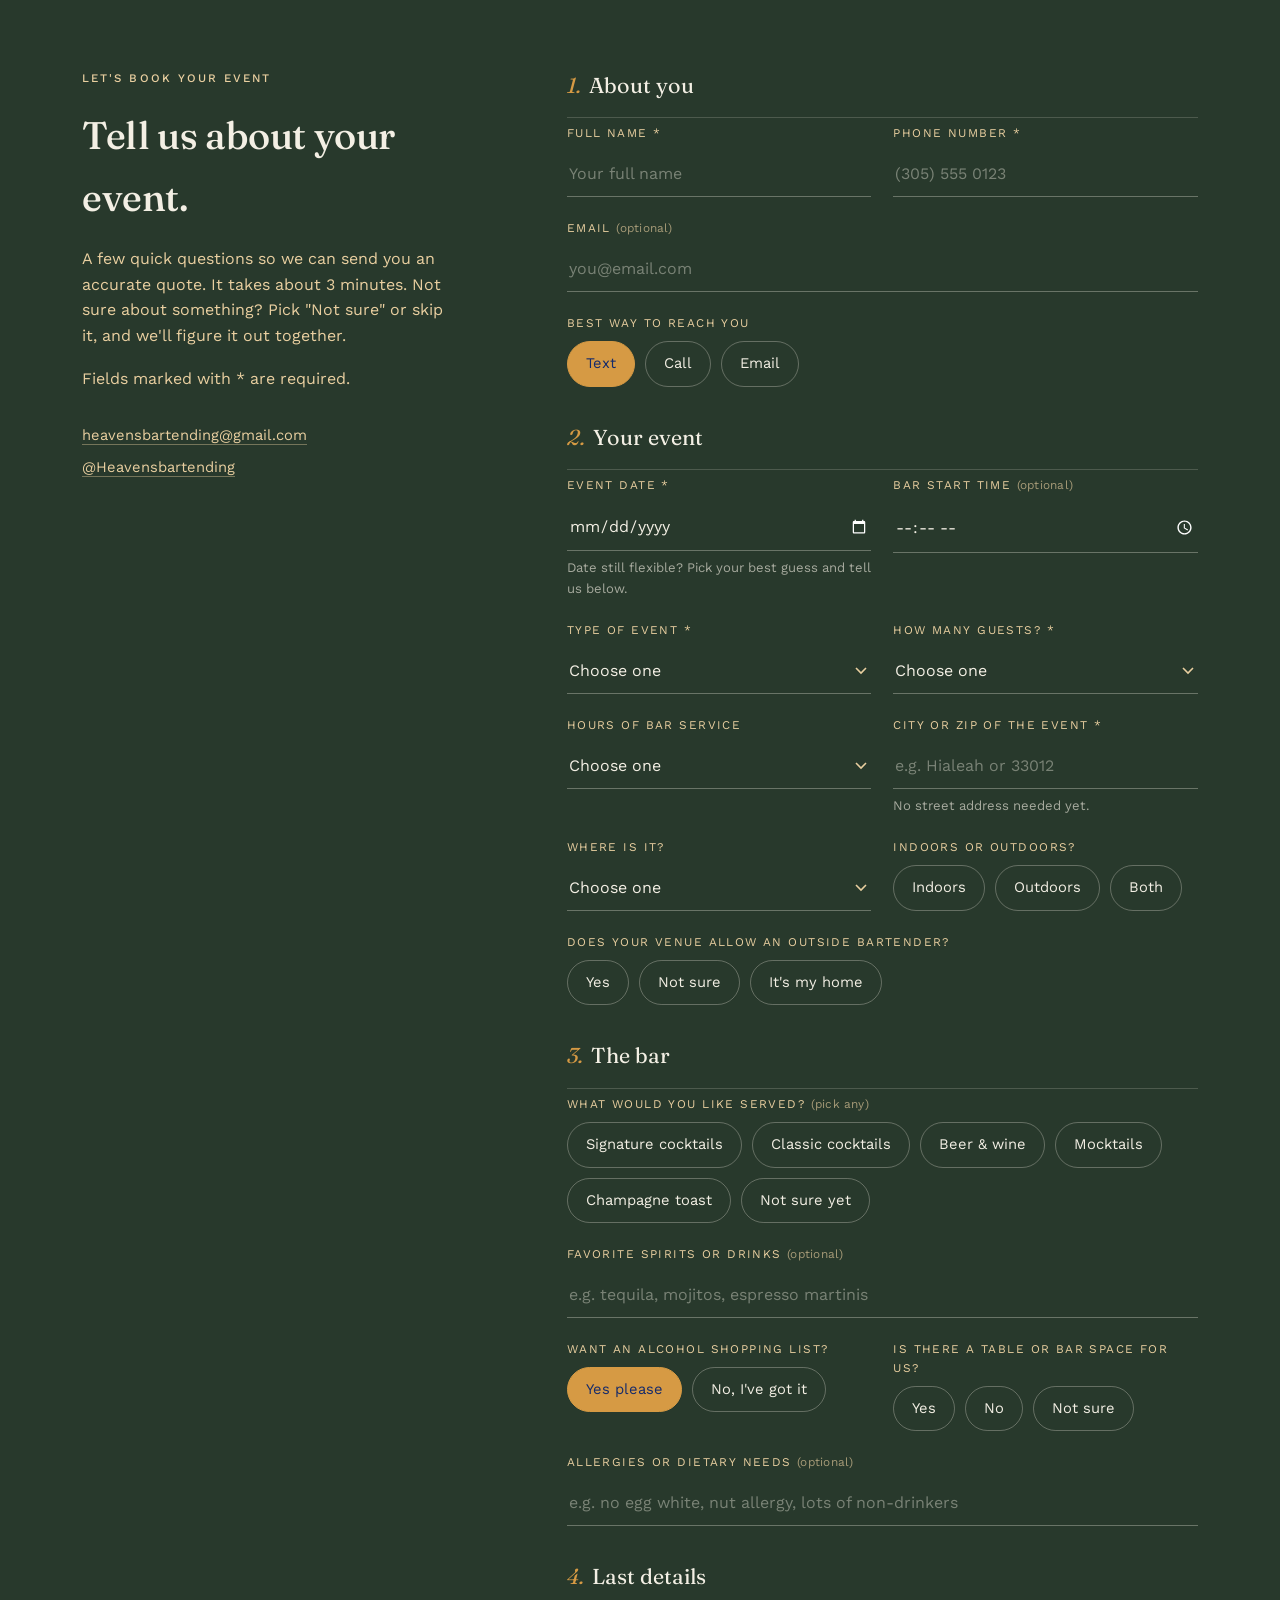
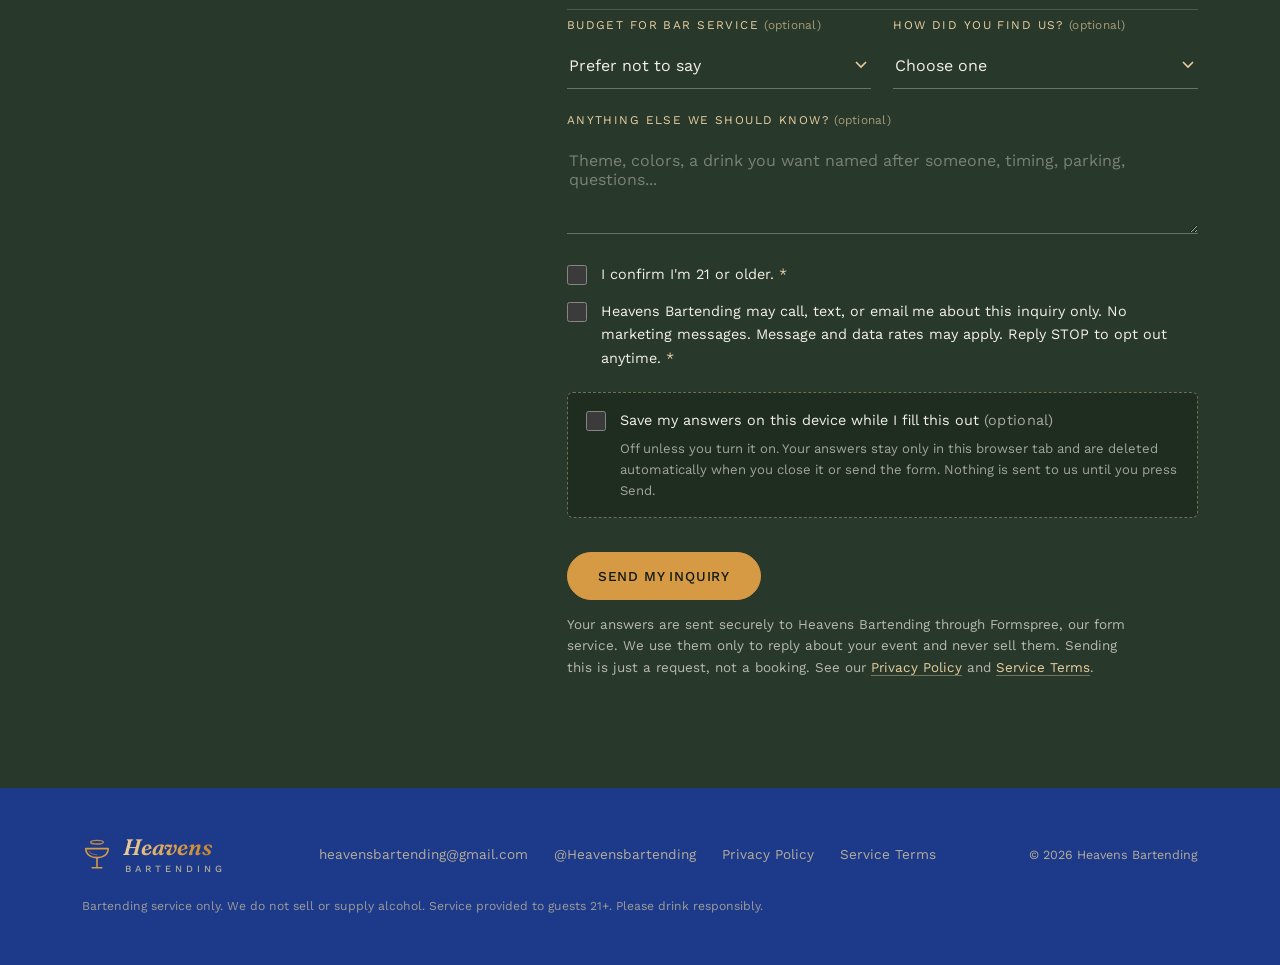
==== commit a3439445: "Change site background to royal blue Main background is now royal blue (#1D3A8A) with a deeper shade" ====
--- a/index.html
+++ b/index.html
@@ -28,7 +28,7 @@
 <meta name="apple-mobile-web-app-capable" content="yes">
 <meta name="apple-mobile-web-app-status-bar-style" content="black-translucent">
 <meta name="mobile-web-app-capable" content="yes">
-<meta name="theme-color" content="#15130E">
+<meta name="theme-color" content="#1D3A8A">
 <link rel="manifest" href="/manifest.webmanifest">
 
 <!-- Icons -->
@@ -191,8 +191,8 @@
 </script>
 <style>
   :root{
-    --linen:#15130E;
-    --linen-deep:#0E0C08;
+    --linen:#1D3A8A;
+    --linen-deep:#142A6B;
     --ink:#F3EFE4;
     --ink-soft:#B4AC99;
     --bottle:#28392C;
@@ -255,7 +255,7 @@
   /* ---------- NAV ---------- */
   header{
     position:sticky; top:0; z-index:50;
-    background:rgba(21,19,14,0.9);
+    background:rgba(29,58,138,0.92);
     backdrop-filter:blur(8px);
     -webkit-backdrop-filter:blur(8px);
     border-bottom:1px solid var(--line);
